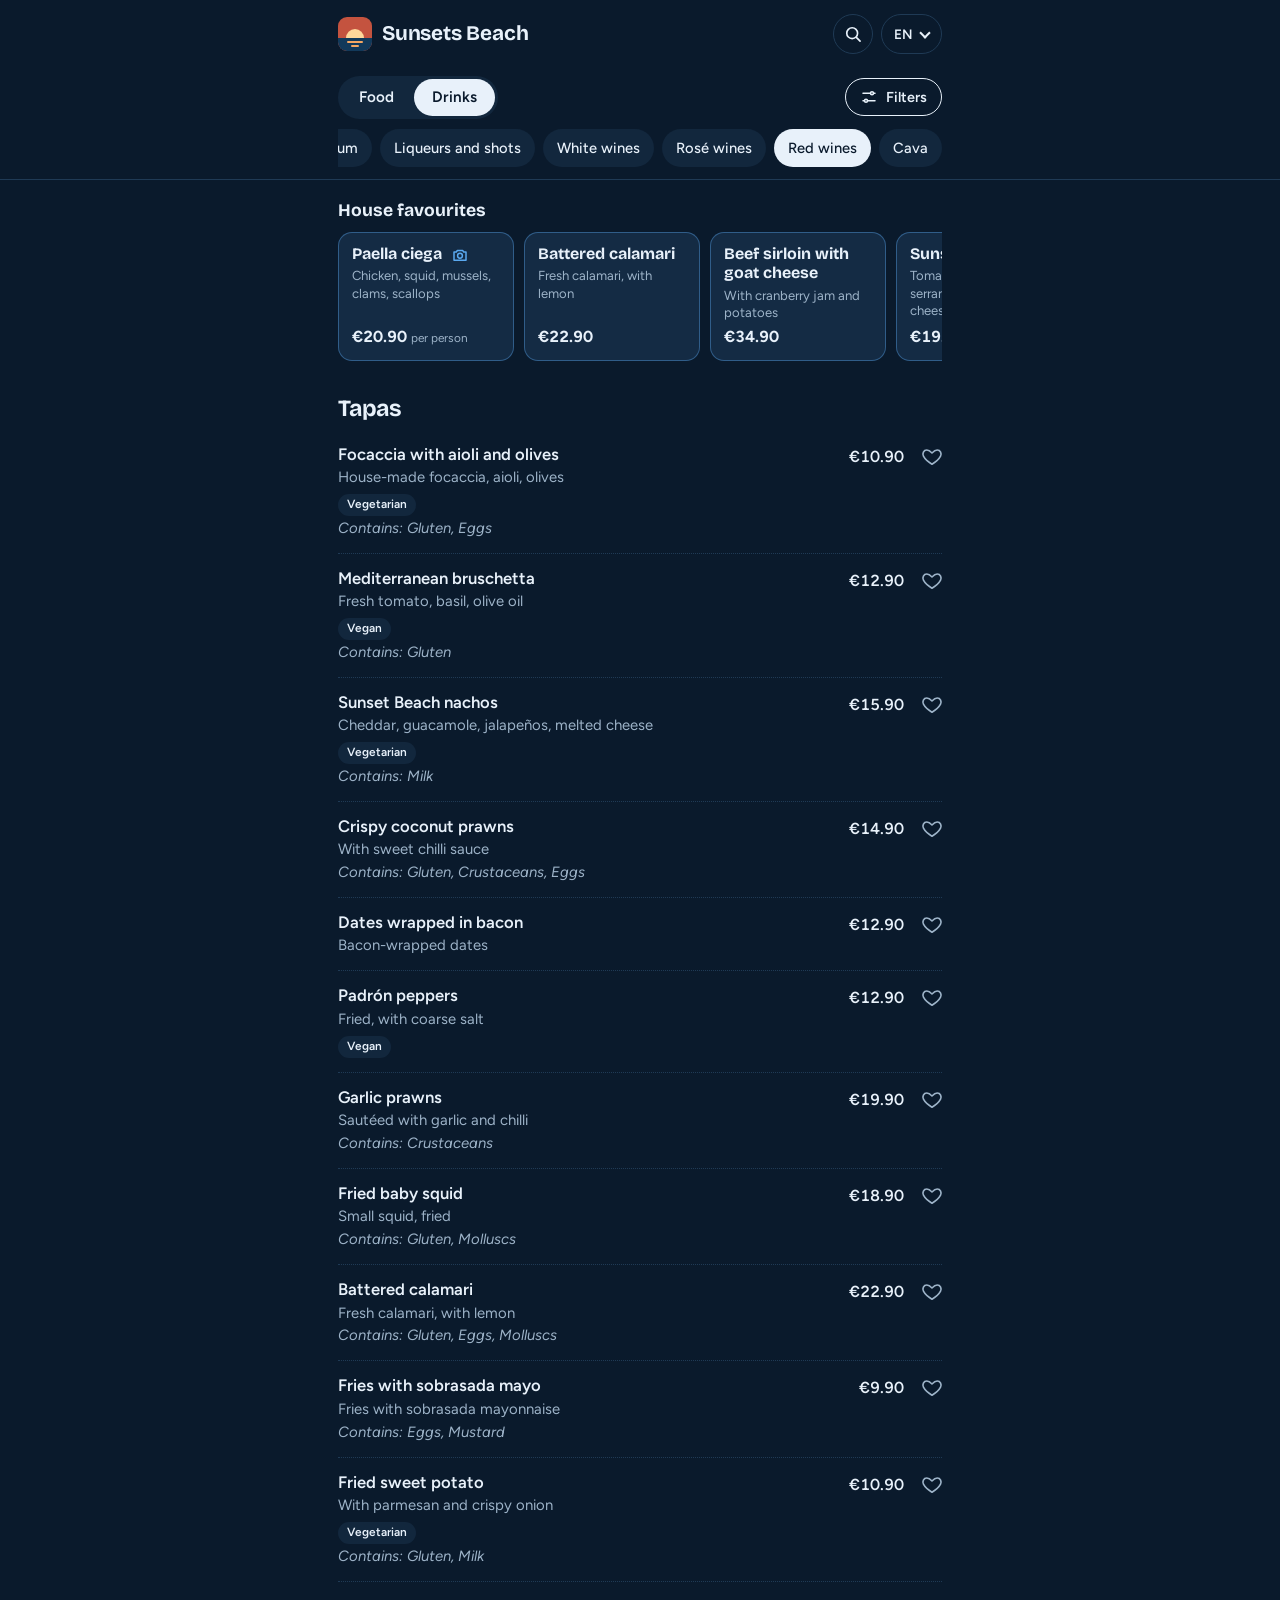
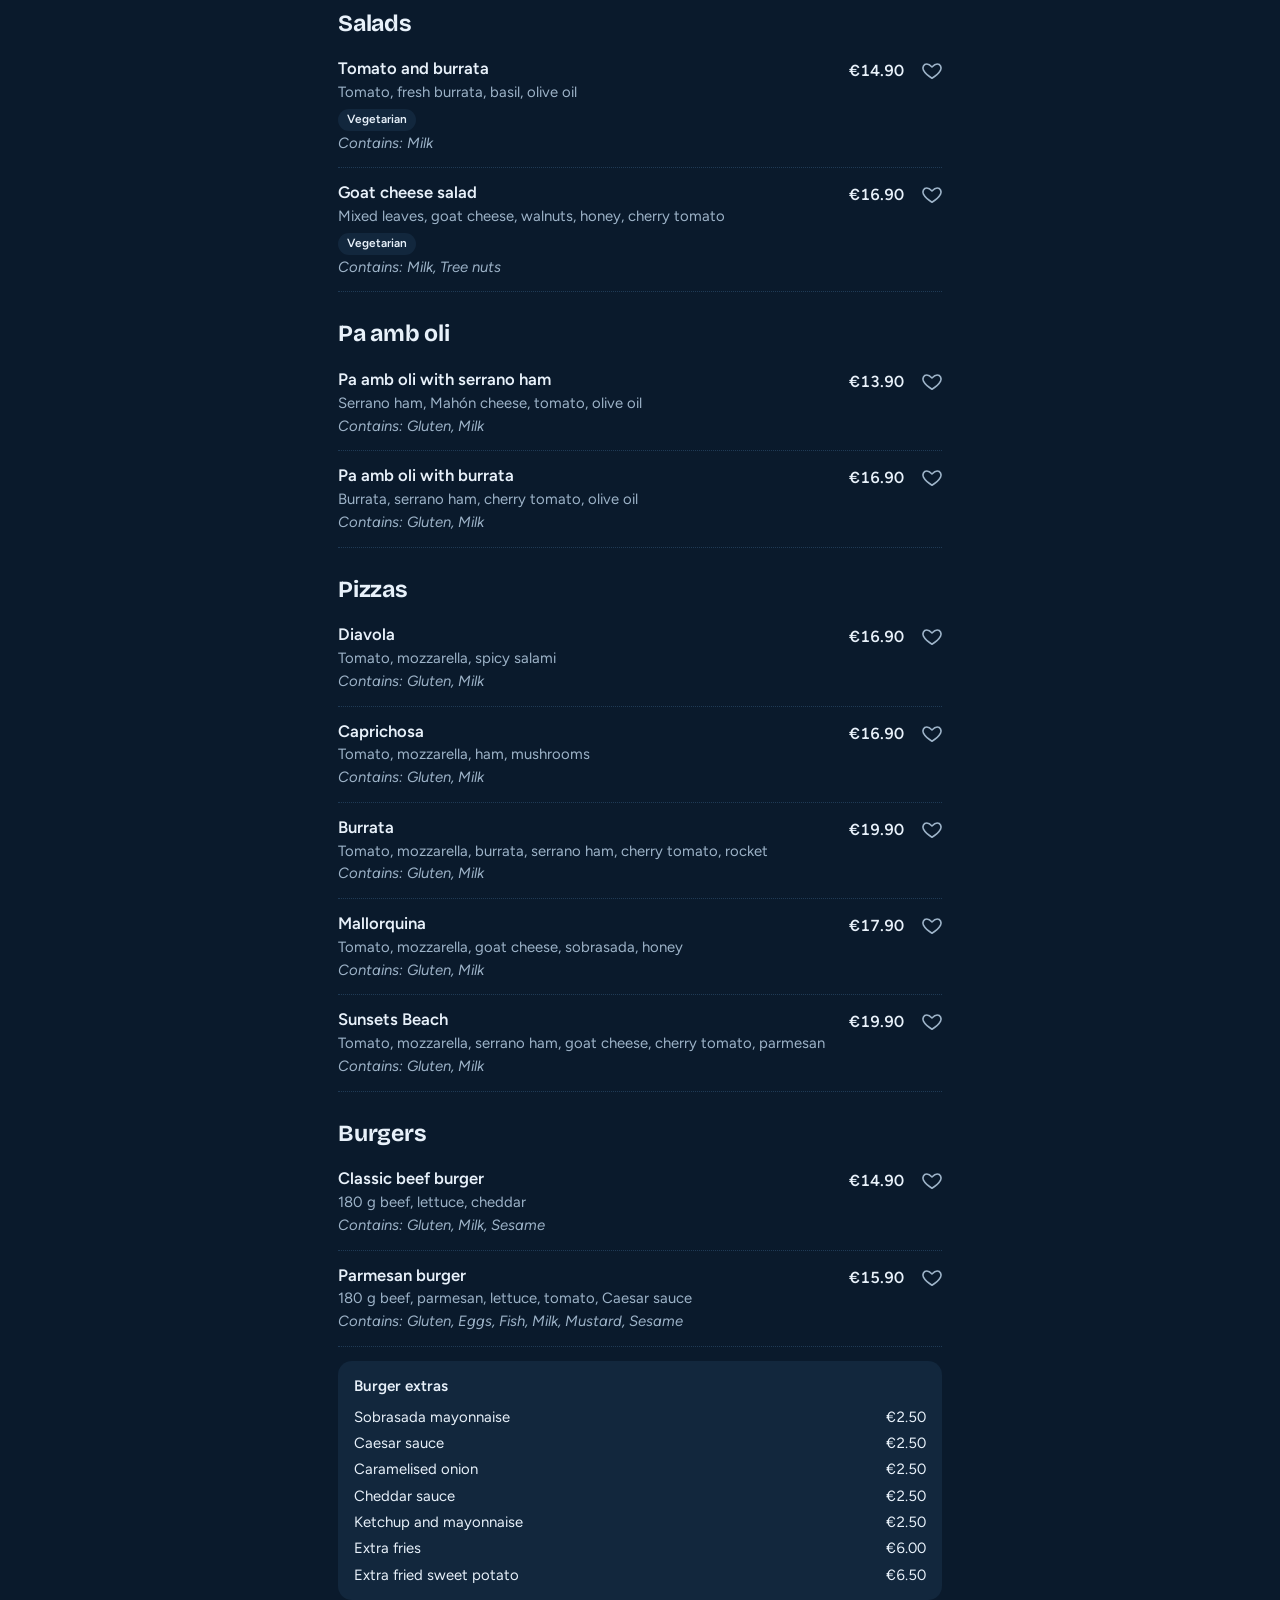
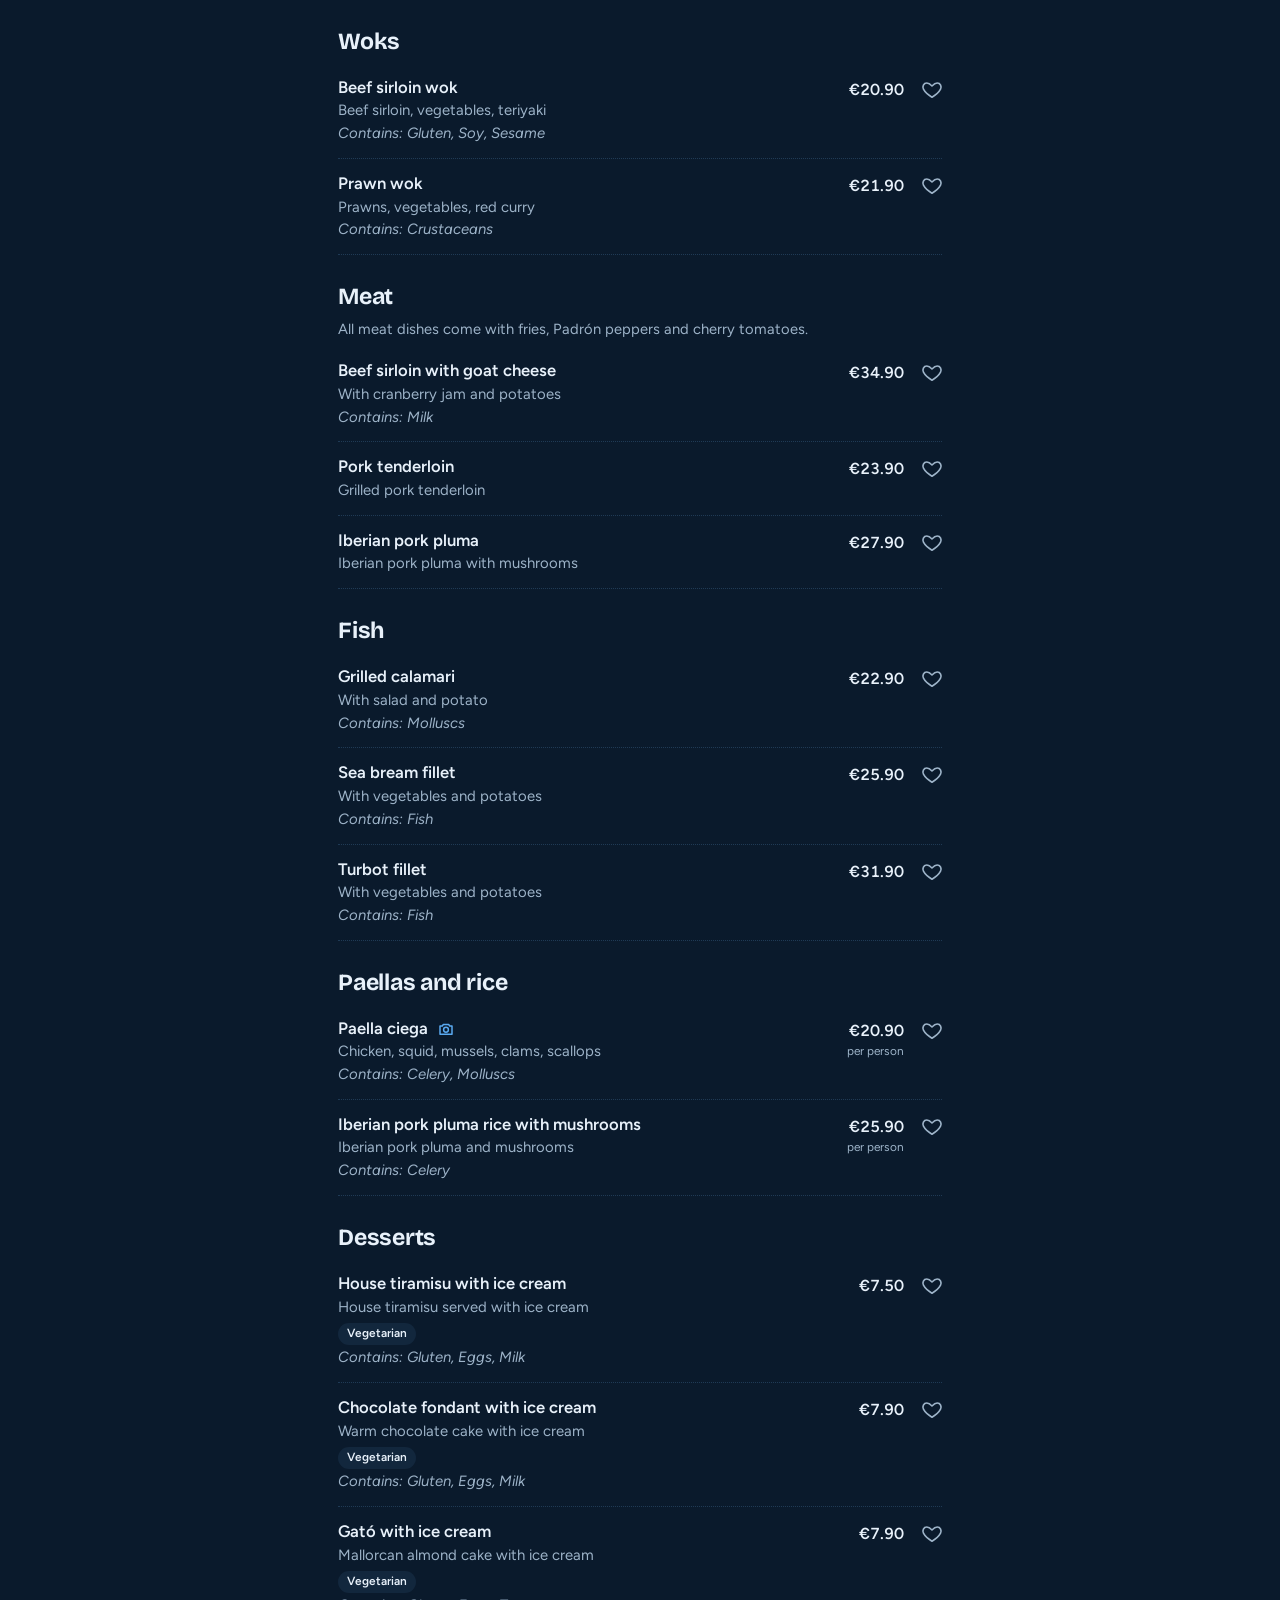
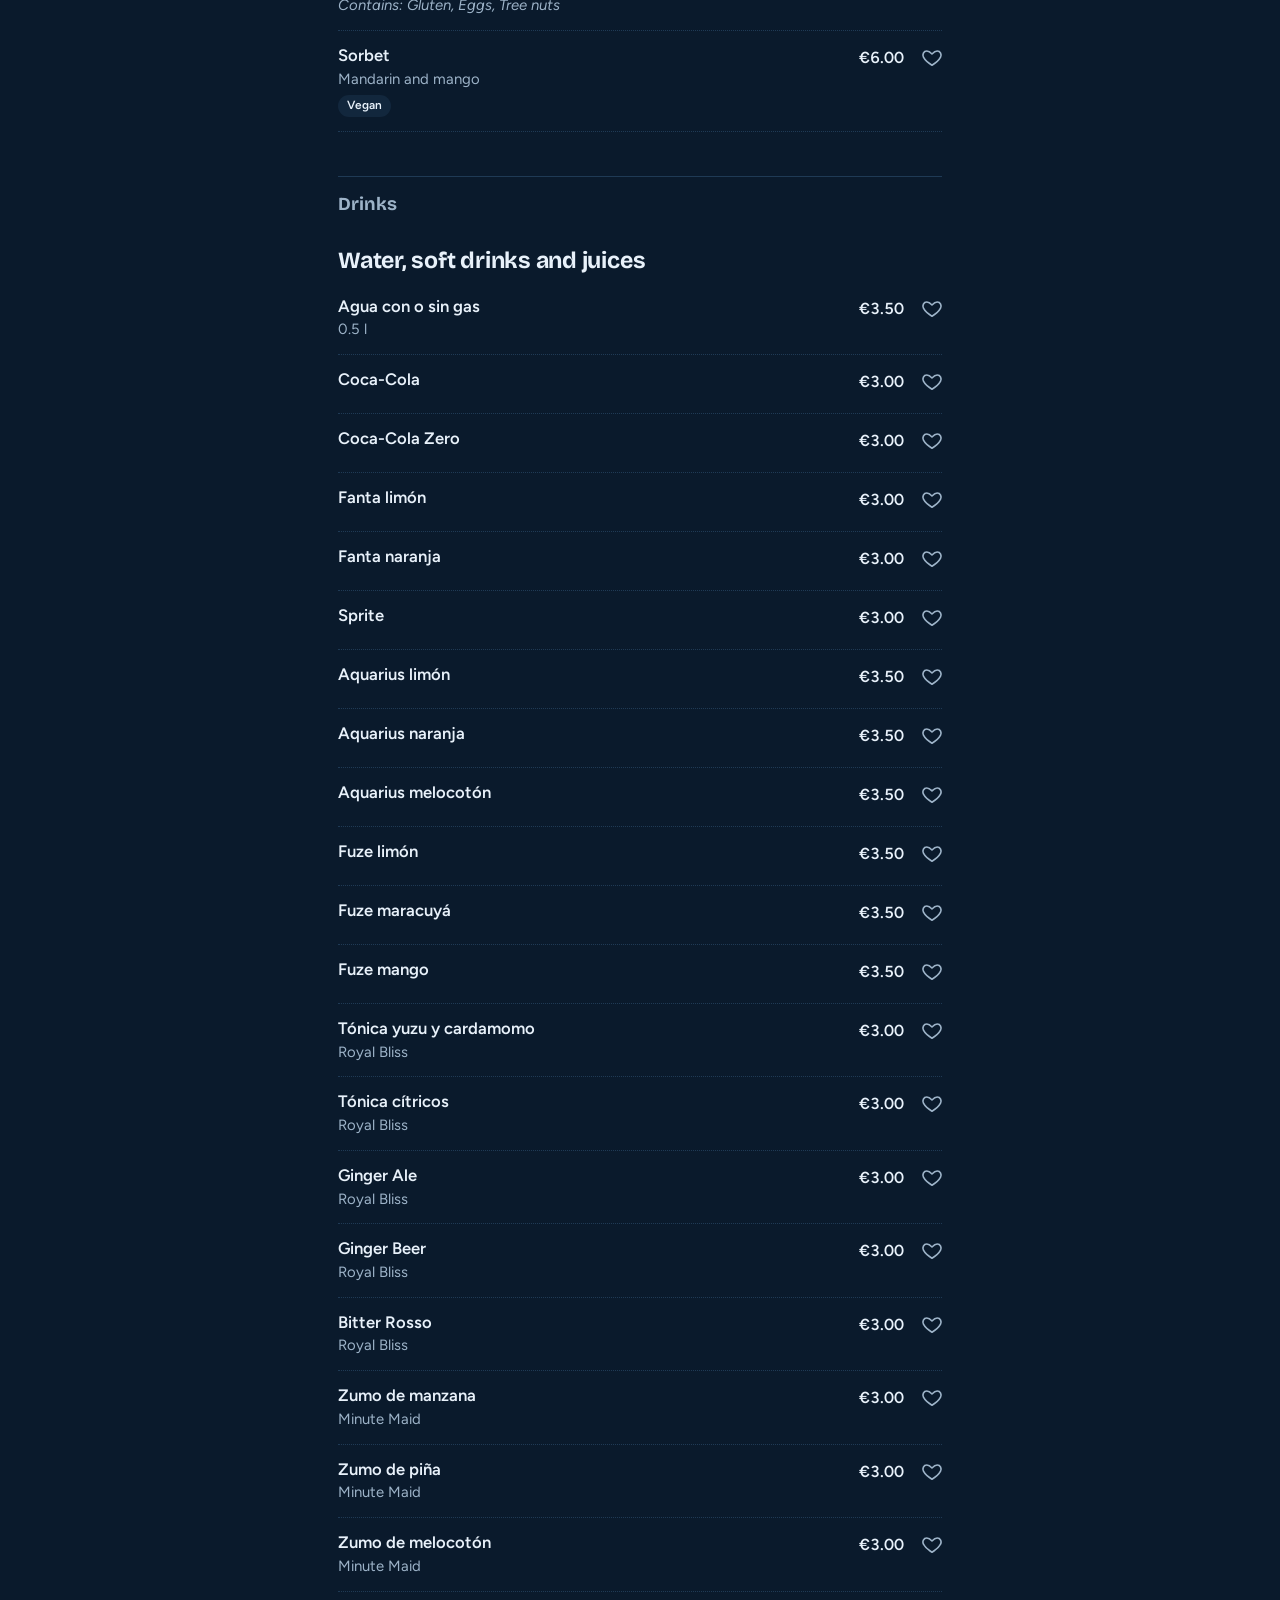
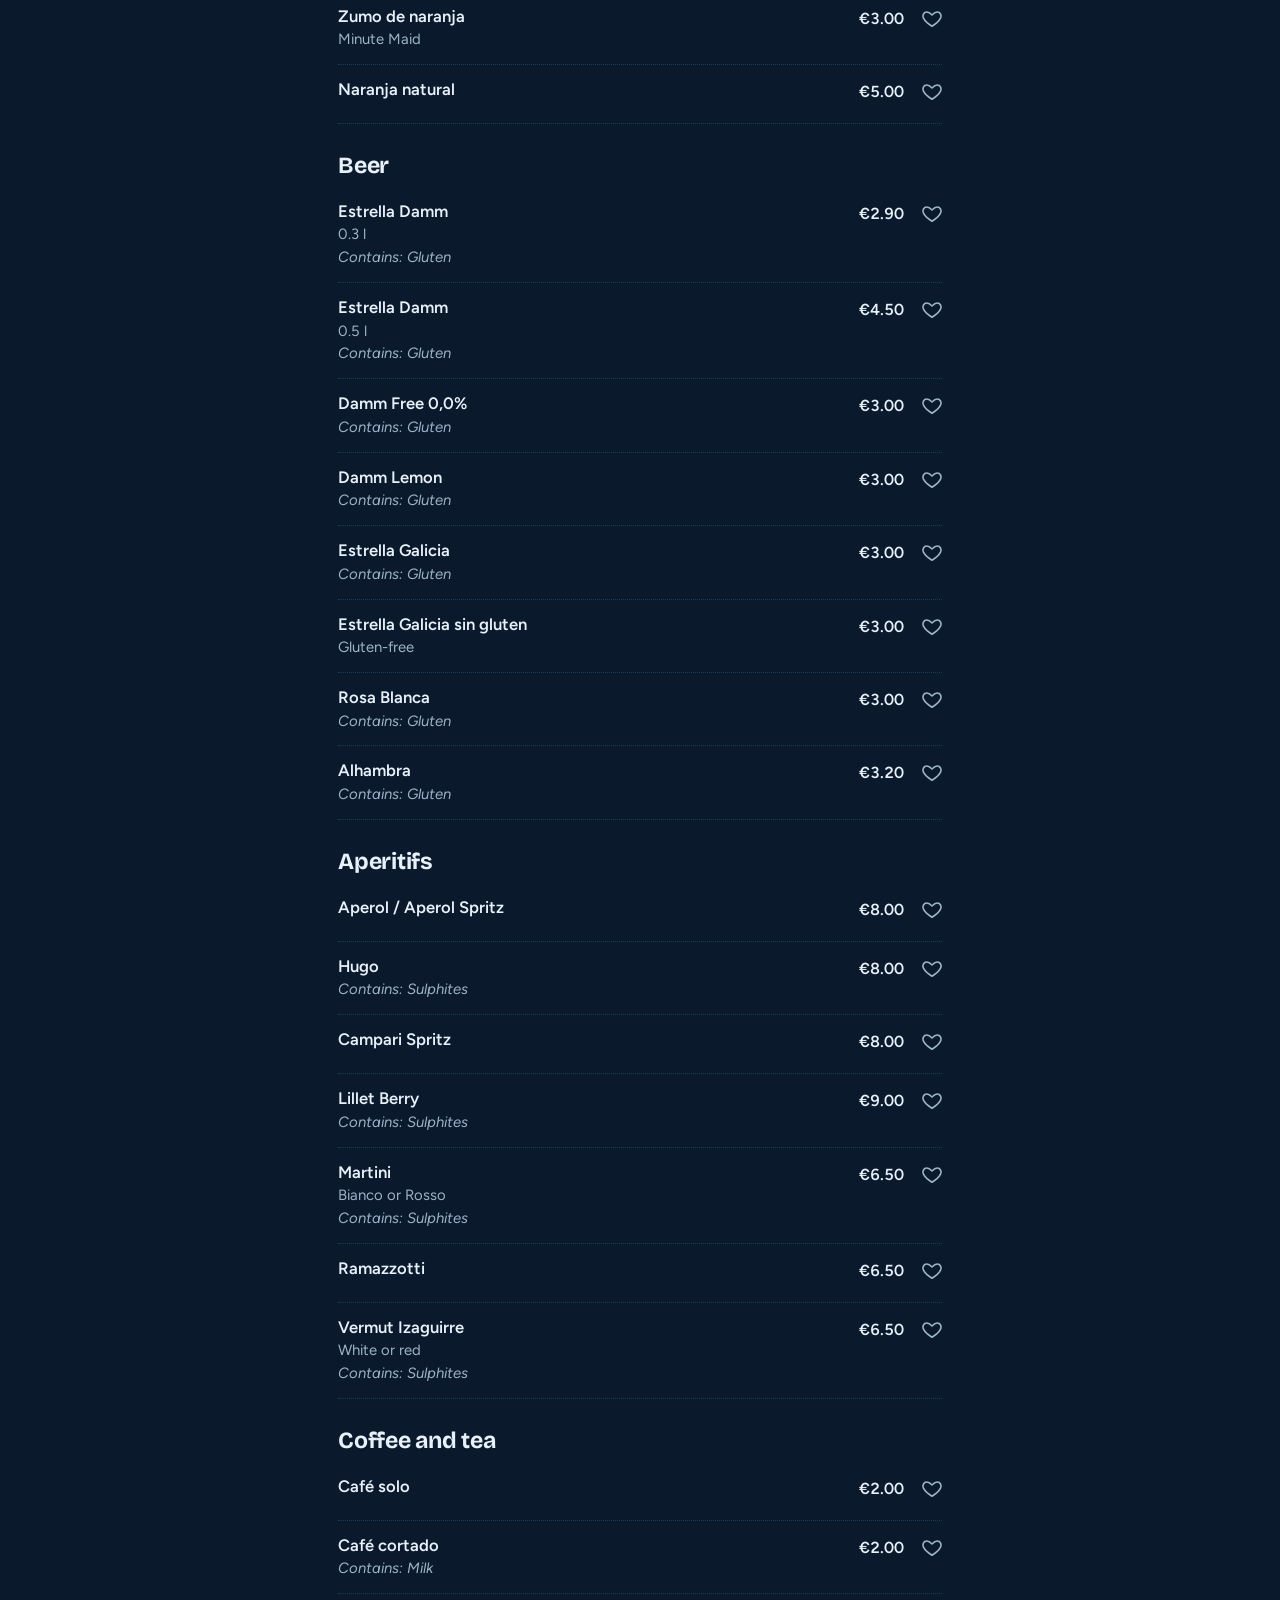
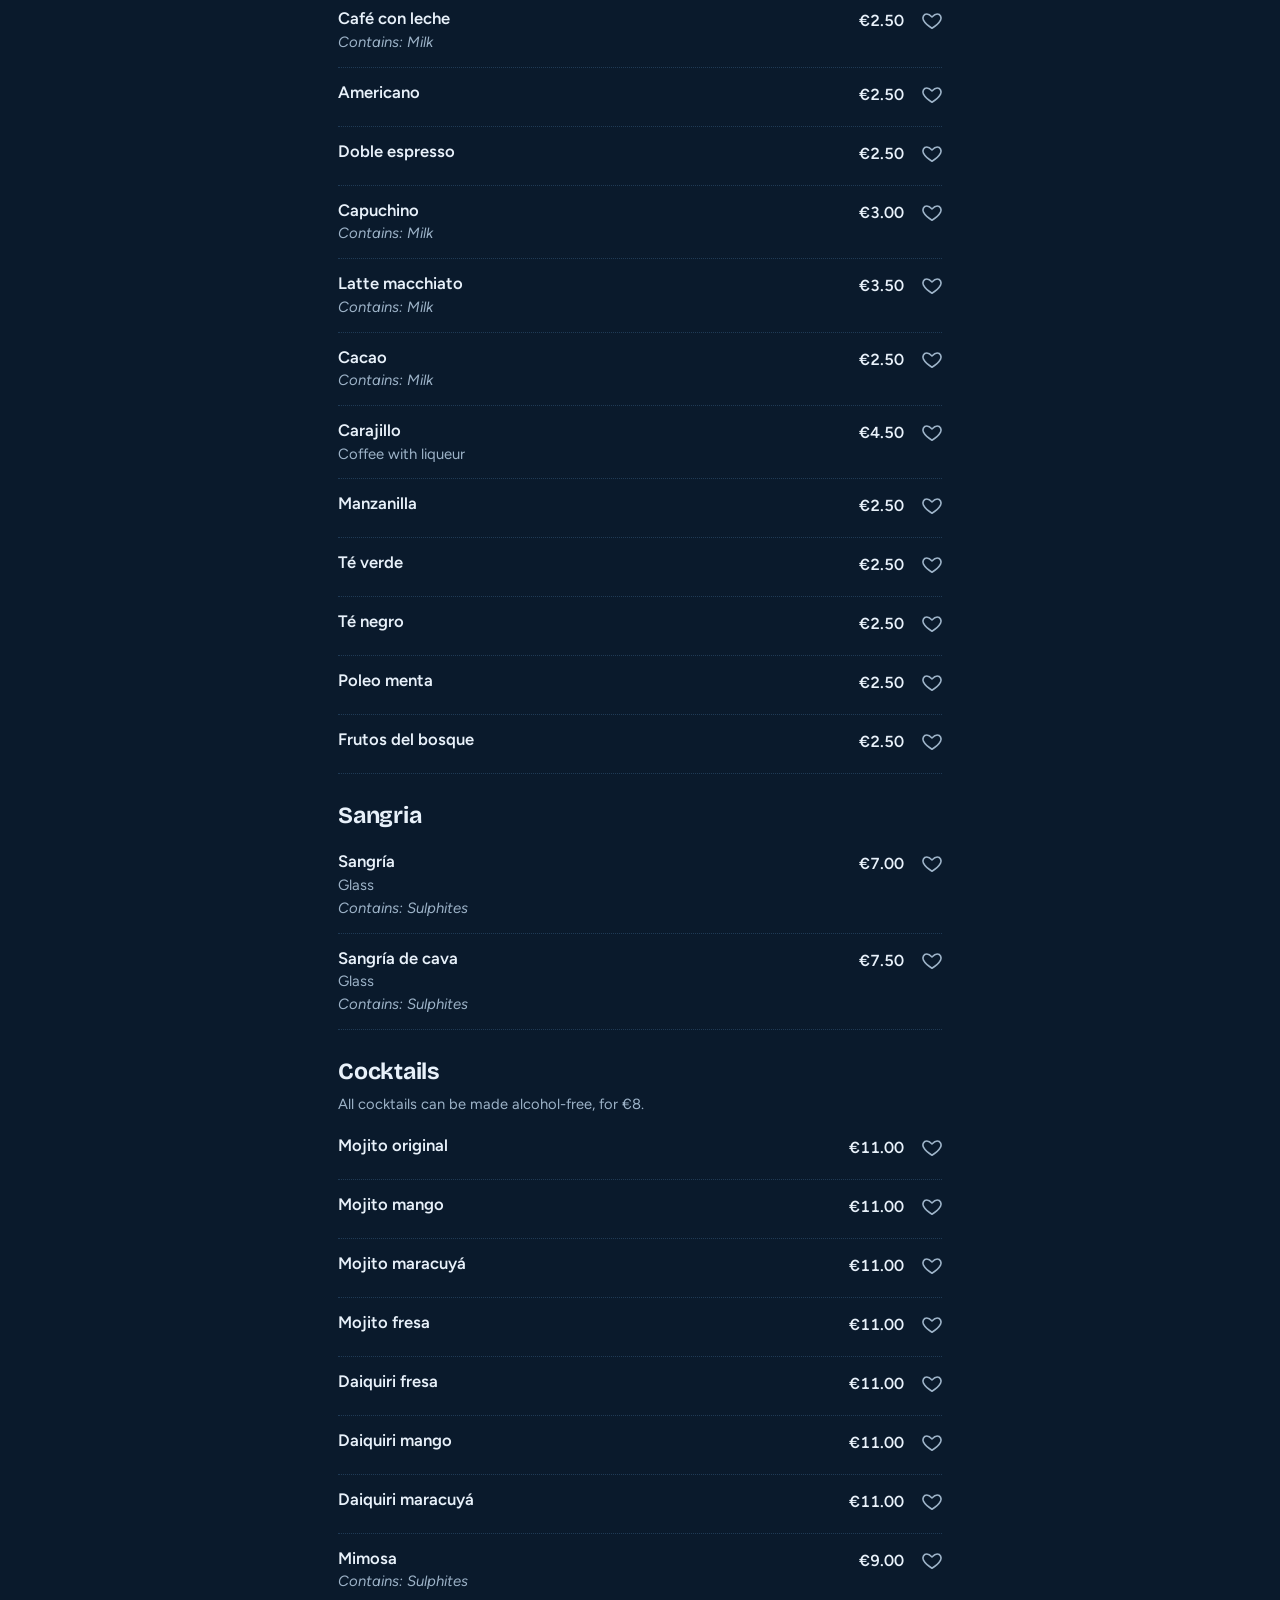
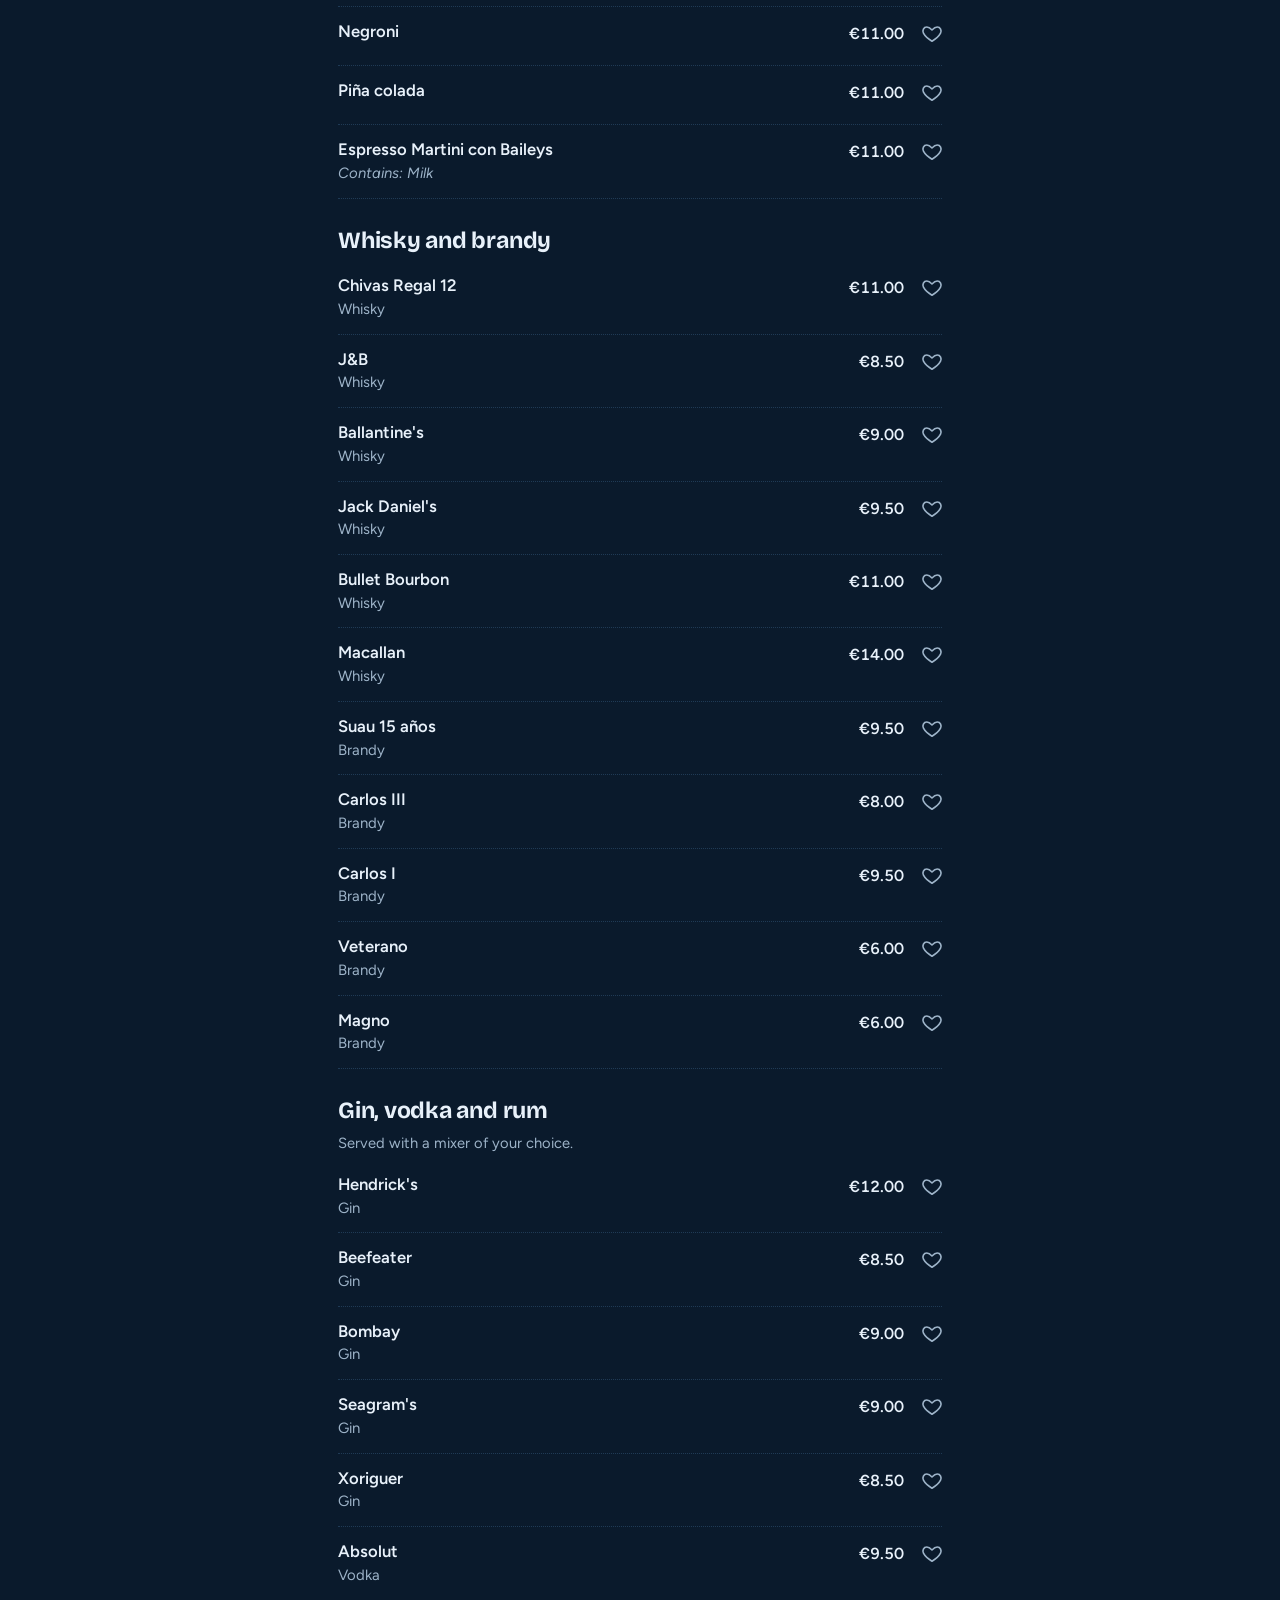
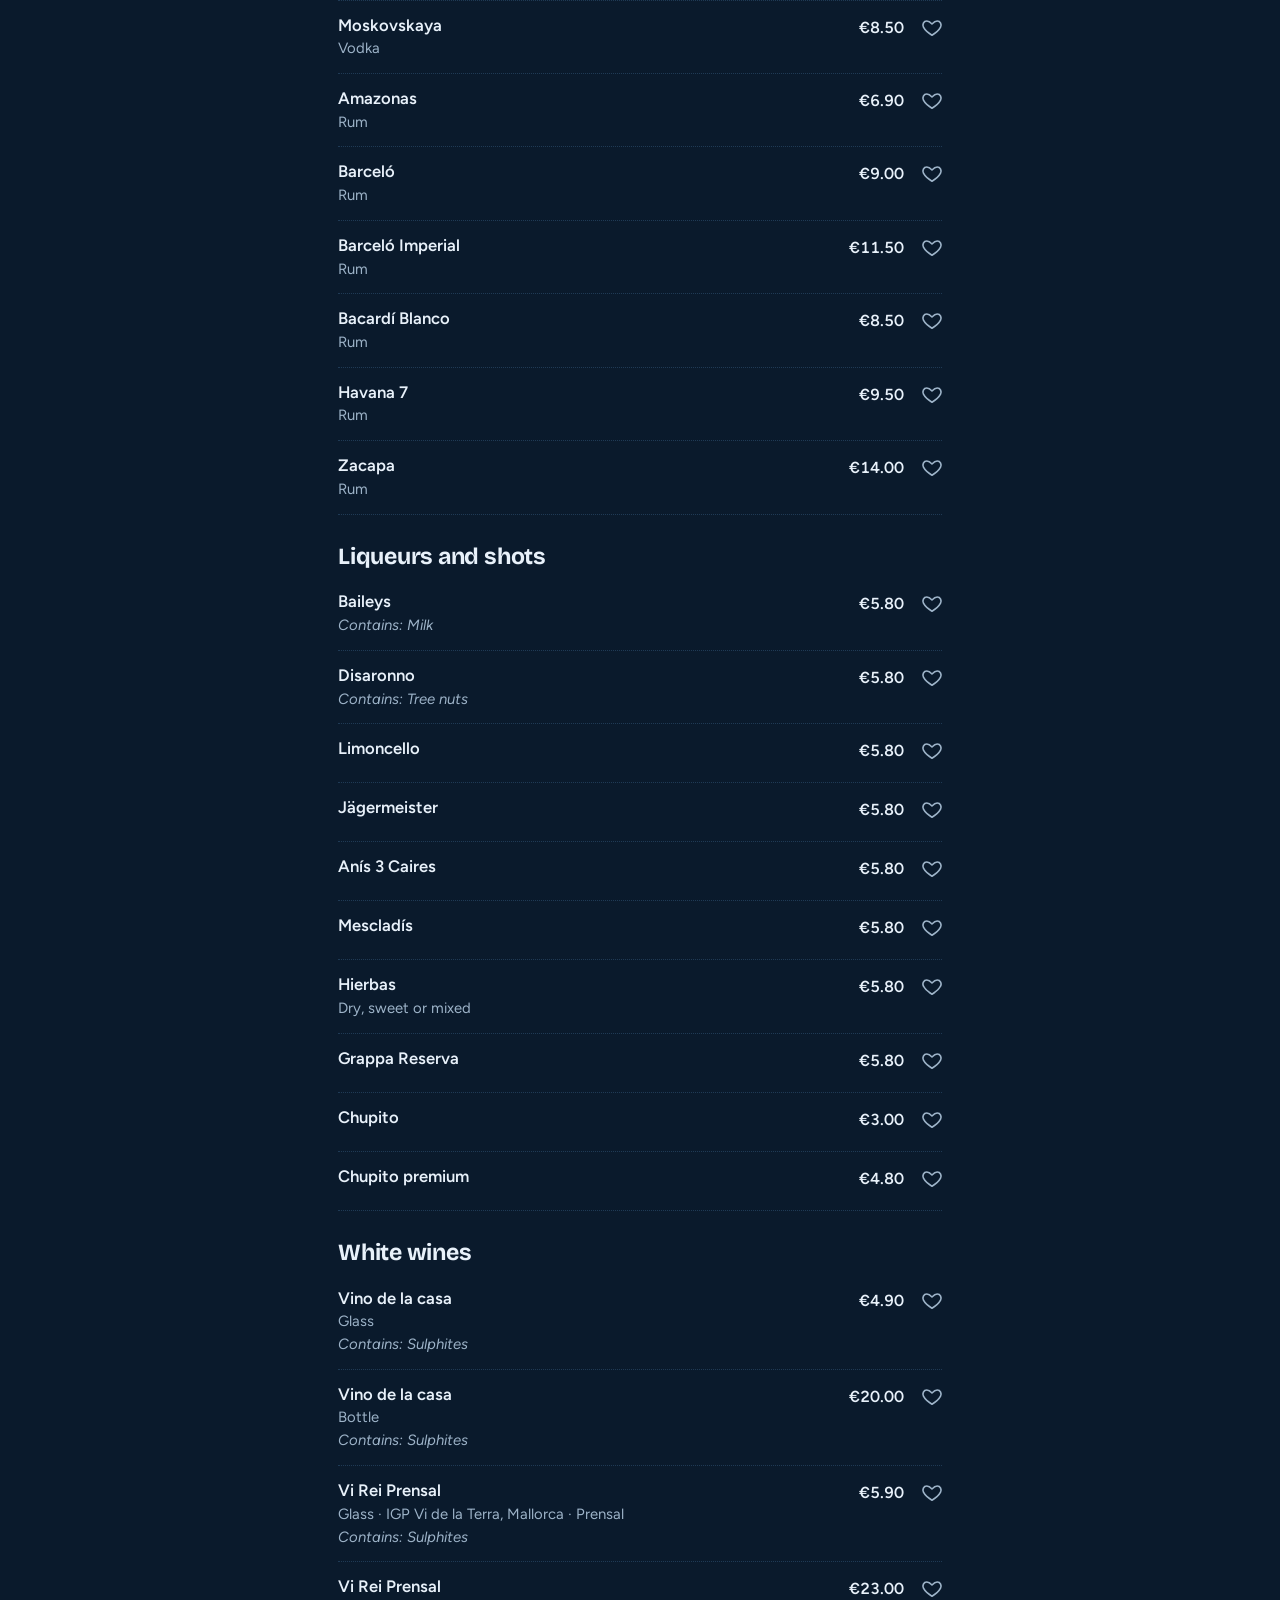
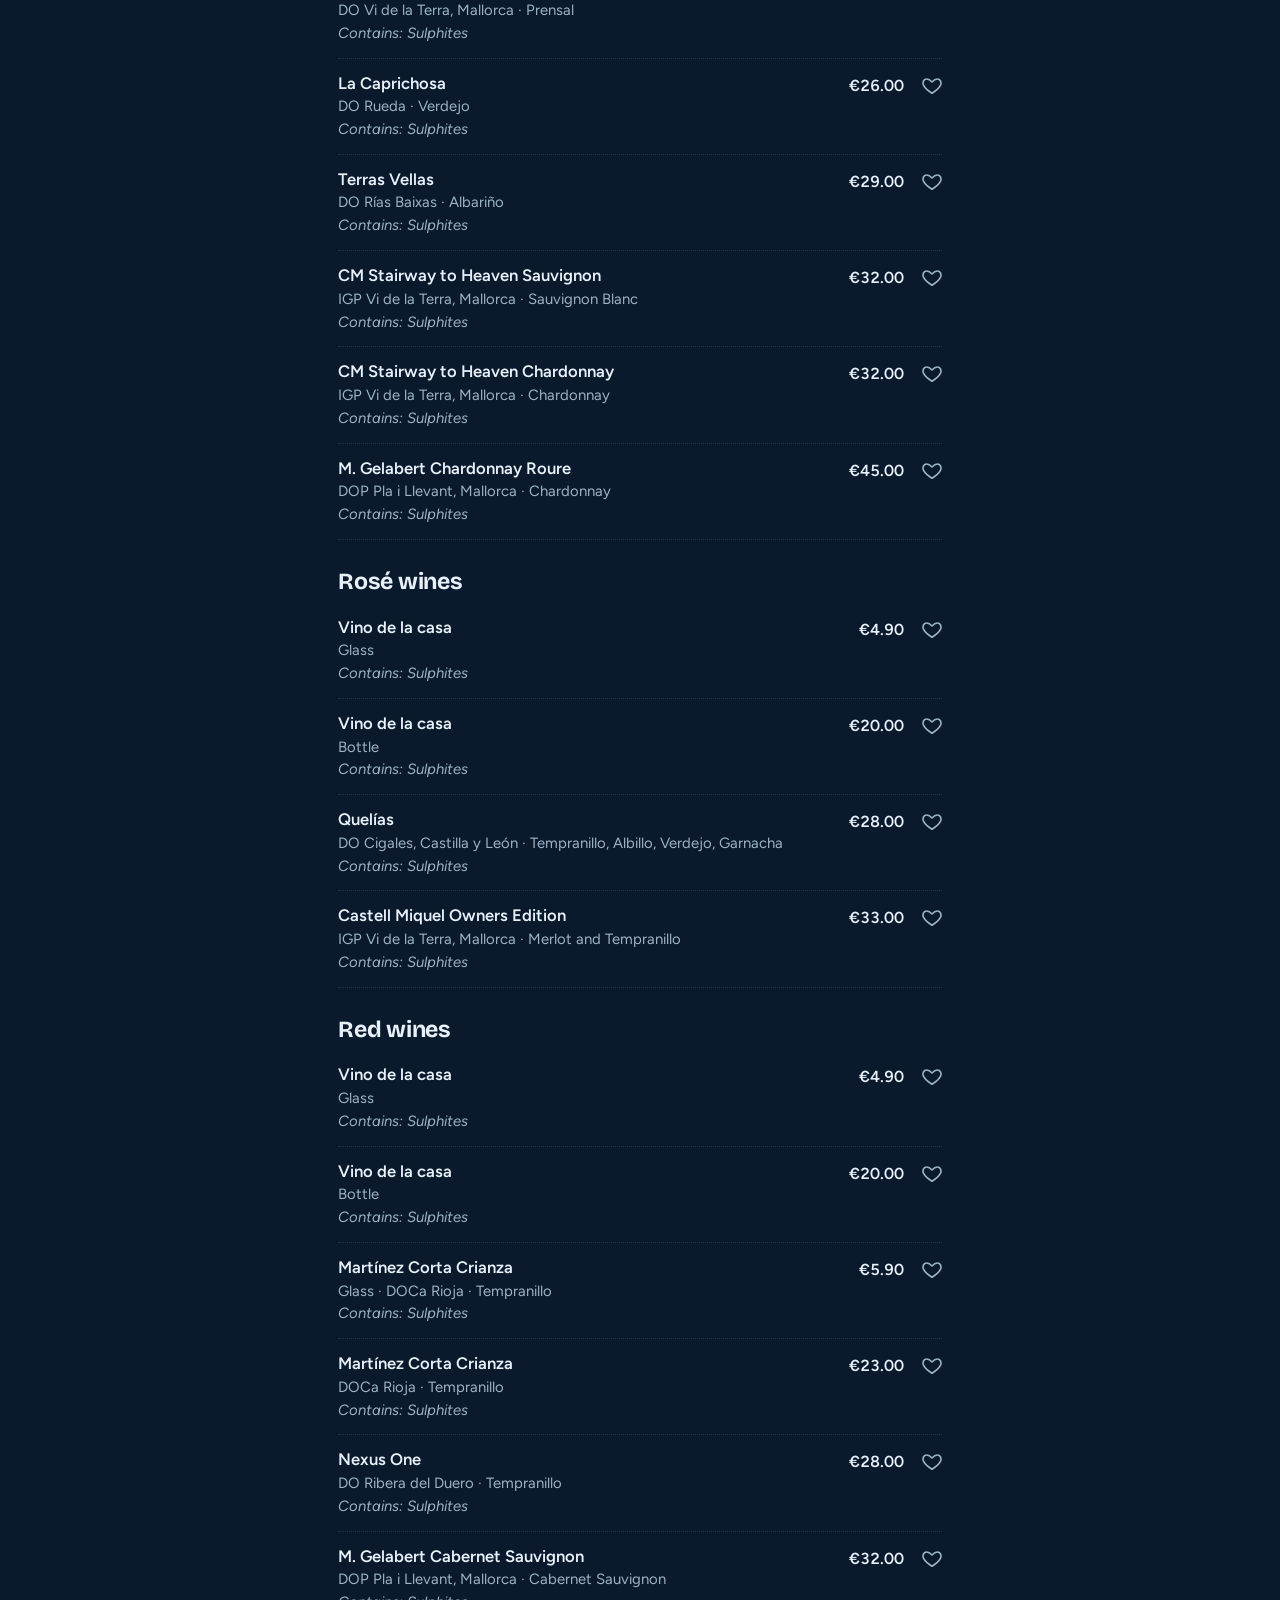
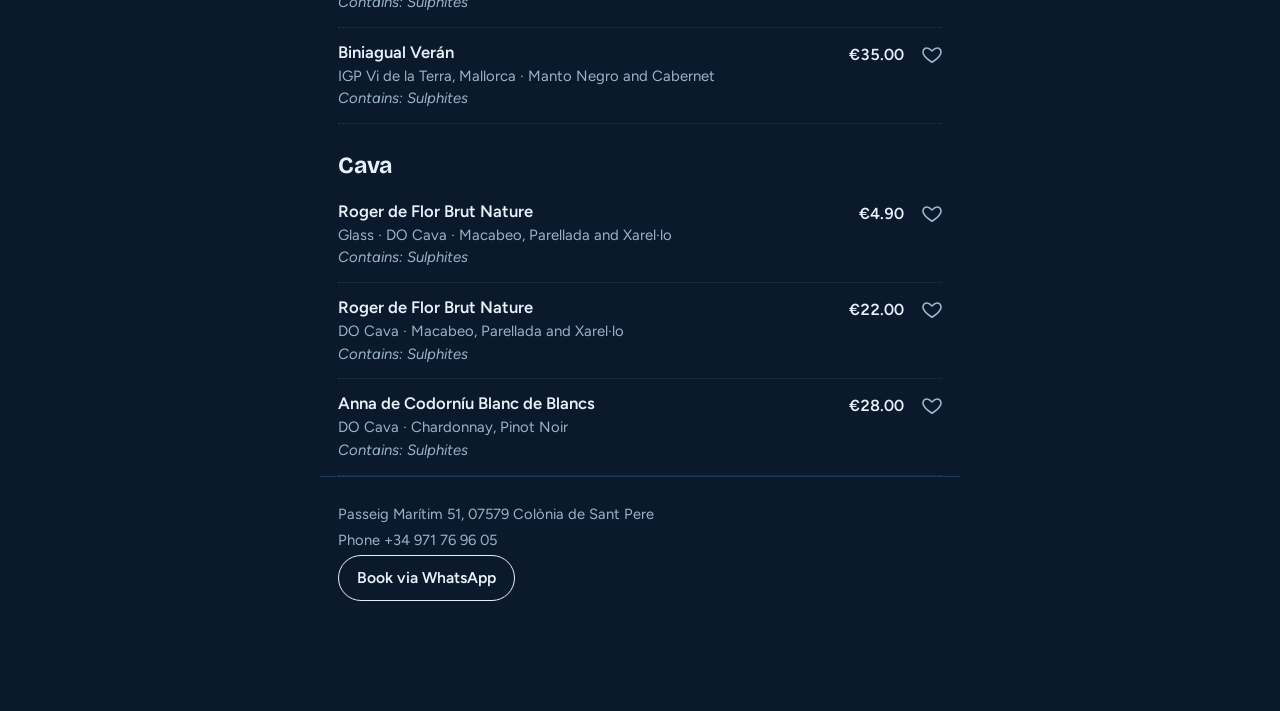
==== carta.html @ a3f98890 "Icono de camara en lugar de la etiqueta y ficha desde favoritos El plato con ficha lleva un icono de" ====
<!doctype html>
<html lang="es">
<head>
<meta charset="utf-8">
<meta name="viewport" content="width=device-width, initial-scale=1, viewport-fit=cover">
<title>Sunsets Beach · Carta</title>
<link rel="preconnect" href="https://fonts.googleapis.com">
<link rel="preconnect" href="https://fonts.gstatic.com" crossorigin>
<link rel="stylesheet" href="https://fonts.googleapis.com/css2?family=Bricolage+Grotesque:opsz,wght@12..96,500;12..96,700&family=Figtree:wght@400;500;600&display=swap">
<script>try{if(localStorage.getItem("sb-theme")==="light")document.documentElement.setAttribute("data-theme","light")}catch(e){}</script>
<link rel="stylesheet" href="style.css?v=20261004c">
</head>
<body>
<div class="wrap slim">
  <a href="index.html" id="homeLink"><svg viewBox="0 0 34 34" aria-hidden="true"><defs><clipPath id="lg"><rect width="34" height="34" rx="9"/></clipPath></defs><g clip-path="url(#lg)"><rect width="34" height="34" fill="var(--sky-b)"/><circle cx="17" cy="21" r="9" fill="var(--sun)"/><rect y="21" width="34" height="13" fill="var(--sea-a)"/><rect x="9" y="24" width="16" height="2" rx="1" fill="var(--glint)"/><rect x="13" y="28" width="8" height="2" rx="1" fill="var(--glint)"/></g></svg><span>Sunsets Beach</span></a>
  <div class="head-tools">
    <button type="button" class="icon-btn" id="searchBtn" aria-expanded="false" aria-controls="searchRow"><svg viewBox="0 0 24 24" aria-hidden="true"><circle cx="11" cy="11" r="6.5"/><path d="M16 16l4.5 4.5"/></svg></button>
    <details class="langmenu" id="langMenu"><summary id="langCur"></summary><div class="lang" id="lang"></div></details>
  </div>
</div>
<div class="wrap search" id="searchRow" hidden><input type="search" id="q" autocomplete="off" aria-label="Buscar"><p class="search-info" id="qInfo" aria-live="polite"></p></div>

<div class="bar">
  <div class="wrap bar-inner">
    <div class="bar-top">
      <div class="seg" id="seg"></div>
      <button type="button" class="btn small" id="filtersBtn" aria-expanded="false" aria-controls="sheet"></button>
    </div>
    <nav class="chips" id="chips" aria-label="Categorías"></nav>
  </div>
</div>

<main>
  <div class="wrap" id="alControls"></div>
  <div class="wrap stars-wrap" id="starsWrap"></div>
  <div class="wrap" id="menu"></div>
  <footer class="wrap">
    <p id="addr"></p>
    <p id="phone"></p>
    <p><a class="btn" id="reserve" href="#" target="_blank" rel="noopener"></a></p>
  </footer>
</main>

<div class="tray-back" id="trayBack" hidden></div>
<div class="tray" id="tray" data-state="closed" hidden>
  <div class="tray-inner">
    <button class="tray-head" id="trayHead" aria-expanded="false" aria-controls="trayBody">
      <span class="grab" aria-hidden="true"></span>
      <span class="th-left"><span id="trayCount"></span><small id="trayHint"></small></span>
      <span class="th-right"><span class="tray-total" id="trayTotal"></span><span class="chev" aria-hidden="true"><svg viewBox="0 0 24 24"><path d="M6 15l6-6 6 6"/></svg></span></span>
    </button>
    <div class="tray-body" id="trayBody" inert><div class="tray-body-in">
      <ul class="tray-list" id="trayList"></ul>
      <p class="tray-note" id="trayNote"></p>
      <div class="tray-actions">
        <button class="btn primary small" id="waiterBtn" type="button"></button>
        <button class="link-btn" id="trayClear" type="button"></button>
      </div>
    </div></div>
  </div>
</div>

<div id="sheetWrap"></div>
<div id="fichaWrap"></div>

<div class="waiter" id="waiter" role="dialog" aria-modal="true" hidden>
  <div class="waiter-inner" id="waiterBody"></div>
</div>
<script src="data.js?v=20261004c"></script>
<script src="carta.js?v=20261004c"></script>
</body>
</html>
---- style.css ----
/* Palette: blues taken from the restaurant's existing look. Warm tones stay only in the sunset artwork and as a warning colour. */
/* Oscuro por defecto; el claro se activa con data-theme="light" (ajuste en Filtros). */
:root {
  --bg: #0A1A2C;
  --ink: #E8F1FA;
  --muted: #9DB3C8;
  --line: #1F3A55;
  --accent: #5AA9F0;
  --on-accent: #04121F;
  --chip: #12273D;
  --raised: #1D4068;
  --raised-line: #5AA9F0;
  --warn: #FF8266;
  --ok: #4FD08E;
  --sky-a: #5B3F6B;
  --sky-b: #C4533F;
  --sky-c: #F08A4B;
  --sun: #FFD79A;
  --sea-a: #12395A;
  --sea-b: #0A2438;
  --glint: #F5A762;
  --font-display: "Bricolage Grotesque", "Trebuchet MS", system-ui, sans-serif;
  --font-body: "Figtree", system-ui, -apple-system, "Segoe UI", sans-serif;
  color-scheme: dark;
}
:root[data-theme="light"] {
  --bg: #F4F8FC;
  --ink: #0E2A47;
  --muted: #4A647D;
  --line: #D3E0EC;
  --accent: #1565C0;
  --on-accent: #FFFFFF;
  --chip: #E3EDF7;
  --raised: #FFFFFF;
  --raised-line: #1565C0;
  --warn: #C8391F;
  --ok: #1B8553;
  --sky-a: #FFD98F;
  --sky-b: #F7945F;
  --sky-c: #D2432A;
  --sun: #FFF0C2;
  --sea-a: #1B5E8F;
  --sea-b: #0F3F66;
  --glint: #FFD98F;
  color-scheme: light;
}

* { box-sizing: border-box; }
body {
  background: var(--bg);
  color: var(--ink);
  font-family: var(--font-body);
  font-size: 16px;
  line-height: 1.5;
  margin: 0;
  padding-bottom: 96px;
}
@media (prefers-reduced-motion: no-preference) { html { scroll-behavior: smooth; } }
button { font: inherit; color: inherit; }
:focus-visible { outline: 3px solid var(--accent); outline-offset: 2px; border-radius: 6px; }

.hero-art { display: block; width: 100%; height: 200px; }
.hero-art .sky-a { stop-color: var(--sky-a); }
.hero-art .sky-b { stop-color: var(--sky-b); }
.hero-art .sky-c { stop-color: var(--sky-c); }
.hero-art .sun { fill: var(--sun); }
.hero-art .sea-a { fill: var(--sea-a); }
.hero-art .sea-b { fill: var(--sea-b); }
.hero-art .glint { fill: var(--glint); }

.wrap { max-width: 640px; margin: 0 auto; padding-inline: 18px; }

.intro { padding-block: 22px 8px; }
.intro h1 {
  font-family: var(--font-display);
  font-weight: 700;
  font-size: clamp(2.4rem, 11vw, 3.6rem);
  line-height: 1;
  letter-spacing: -0.02em;
  margin: 0 0 6px;
  text-wrap: balance;
}
.intro .tagline { margin: 0; color: var(--muted); font-size: 1.05rem; }
.facts { display: flex; flex-wrap: wrap; gap: 6px 18px; margin: 16px 0 0; padding: 0; list-style: none; font-size: 0.95rem; }
.facts li { min-width: 0; }
.facts b { font-weight: 600; }

.actions { display: flex; flex-wrap: wrap; gap: 10px; margin-top: 18px; }
.btn {
  display: inline-flex; align-items: center; gap: 8px;
  min-height: 46px; padding: 0 18px;
  border-radius: 999px; border: 1.5px solid var(--ink);
  background: transparent; color: var(--ink);
  font-weight: 600; font-size: 0.98rem; text-decoration: none; cursor: pointer;
}
.btn.primary { background: var(--accent); border-color: var(--accent); color: var(--on-accent); }
.contact { margin: 12px 0 0; font-size: 0.9rem; color: var(--muted); }

.bar {
  position: sticky; top: env(safe-area-inset-top, 0px); z-index: 5;
  background: var(--bg); border-bottom: 1px solid var(--line);
  margin-top: 8px;
}
.bar-inner { display: flex; flex-direction: column; gap: 8px; padding-block: 10px; }
.bar-top { display: flex; align-items: center; justify-content: space-between; gap: 12px; }
.seg { display: flex; padding: 3px; gap: 2px; background: var(--chip); border-radius: 999px; }
.seg button { border: 0; background: transparent; border-radius: 999px; padding: 7px 18px; font-weight: 600; font-size: 0.95rem; cursor: pointer; color: var(--ink); }
.seg button[aria-pressed="true"] { background: var(--ink); color: var(--bg); }
.chips { display: flex; gap: 8px; overflow-x: auto; min-width: 0; scrollbar-width: none; padding-block: 2px; }
.chips::-webkit-scrollbar { display: none; }
.chip {
  flex: none; border: 0; background: var(--chip); color: var(--ink);
  border-radius: 999px; padding: 8px 14px; font-weight: 500; font-size: 0.92rem; cursor: pointer; white-space: nowrap;
}
.chip[aria-current="true"] { background: var(--ink); color: var(--bg); }
.lang { display: flex; gap: 2px; flex: none; font-size: 0.82rem; font-weight: 600; }
.lang button { border: 0; background: transparent; padding: 6px 5px; cursor: pointer; color: var(--muted); border-radius: 6px; }
.lang button[aria-pressed="true"] { color: var(--ink); text-decoration: underline; text-decoration-thickness: 2px; text-underline-offset: 5px; }
.lang button[disabled] { opacity: 0.45; cursor: not-allowed; }

.section { padding-top: 24px; scroll-margin-top: 118px; }
.section h2 {
  font-family: var(--font-display); font-weight: 700; font-size: 1.45rem; letter-spacing: -0.01em;
  margin: 0 0 4px;
}
.note { margin: 0 0 6px; color: var(--muted); font-size: 0.92rem; }
.dishes { list-style: none; margin: 0; padding: 0; }
.dish {
  display: grid; grid-template-columns: minmax(0, 1fr) auto auto; align-items: start; column-gap: 10px;
  padding: 14px 0; border-bottom: 1px dotted var(--line);
}
.dish h3 { margin: 0; font-size: 1.04rem; font-weight: 600; line-height: 1.3; }
.dish p { margin: 2px 0 0; color: var(--muted); font-size: 0.93rem; line-height: 1.4; }
.price { font-weight: 600; font-variant-numeric: tabular-nums; white-space: nowrap; padding-top: 1px; text-align: right; }
.price small { display: block; font-weight: 400; color: var(--muted); font-size: 0.74rem; }
.fav { border: 0; background: transparent; width: 36px; height: 36px; margin: -6px -8px 0 0; display: grid; place-items: center; cursor: pointer; border-radius: 50%; }
.fav svg { width: 22px; height: 22px; fill: none; stroke: var(--muted); stroke-width: 1.8; }
.fav[aria-pressed="true"] svg { fill: var(--warn); stroke: var(--warn); }
.extras { margin-top: 14px; padding: 14px 16px; background: var(--chip); border-radius: 14px; }
.extras h3 { margin: 0 0 8px; font-size: 0.95rem; font-weight: 600; }
.extras ul { list-style: none; margin: 0; padding: 0; display: grid; gap: 4px; }
.extras li { display: flex; justify-content: space-between; gap: 12px; font-size: 0.93rem; font-variant-numeric: tabular-nums; }
.demo-note { margin: 12px 0 0; font-size: 0.8rem; line-height: 1.35; color: var(--muted); }
.demo-note b { font-weight: 600; color: var(--ink); }
.group-title { font-family: var(--font-display); font-weight: 700; font-size: 1.15rem; color: var(--muted); margin: 44px 0 0; padding-top: 14px; border-top: 1px solid var(--line); scroll-margin-top: 118px; }
#menu > .group-title:first-child { position: absolute; width: 1px; height: 1px; margin: 0; padding: 0; border: 0; overflow: hidden; clip-path: inset(50%); white-space: nowrap; }

footer { margin-top: 40px; padding-block: 26px 10px; border-top: 1px solid var(--line); color: var(--muted); font-size: 0.92rem; }
footer p { margin: 0 0 4px; }

.tray {
  position: fixed; left: 0; right: 0; bottom: 0; z-index: 8;
  padding: 0 20px calc(18px + env(safe-area-inset-bottom, 0px));
  background: var(--raised); border-top: 2px solid var(--raised-line);
  border-radius: 18px 18px 0 0; box-shadow: 0 -12px 32px rgba(0, 0, 0, 0.45);
}
.tray[hidden] { display: none; }
.tray-inner { max-width: 640px; margin: 0 auto; }
.tray-total { font-variant-numeric: tabular-nums; font-weight: 700; }
.tray-list { list-style: none; margin: 4px 0 8px; padding: 0; max-height: 34vh; overflow-y: auto; transition: max-height 0.28s ease; }
.tray-list li { display: flex; justify-content: space-between; gap: 14px; padding: 14px 0; border-bottom: 1px solid color-mix(in srgb, var(--ink) 16%, transparent); font-size: 0.94rem; }
.tray-list li span:first-child { min-width: 0; }
.tray-note { margin: 14px 0 0; font-size: 0.82rem; color: var(--muted); }
.link-btn { border: 0; background: transparent; color: var(--accent); font-weight: 600; cursor: pointer; padding: 0; text-decoration: underline; }

/* ---- portada y cabecera de la carta ---- */
.slim { display: flex; align-items: center; justify-content: space-between; gap: 12px; padding-block: 14px 4px; }
.slim a { display: inline-flex; align-items: center; gap: 10px; color: var(--ink); text-decoration: none; font-family: var(--font-display); font-weight: 700; font-size: 1.3rem; letter-spacing: -0.01em; }
.slim svg { width: 34px; height: 34px; flex: none; }
.slim .where { color: var(--muted); font-family: var(--font-body); font-weight: 500; font-size: 0.95rem; }
.btn.big { min-height: 52px; padding: 0 24px; font-size: 1.05rem; }
.p-section { padding-top: 34px; }
.p-section h2 { font-family: var(--font-display); font-weight: 700; font-size: 1.6rem; letter-spacing: -0.01em; margin: 0 0 10px; }
.p-section p { margin: 0 0 8px; max-width: 60ch; }
.photos { display: grid; grid-template-columns: repeat(3, minmax(0, 1fr)); gap: 8px; margin-top: 12px; }
.ph { aspect-ratio: 4 / 3; max-width: 100%; border: 1.5px dashed var(--line); border-radius: 14px; background: var(--chip); display: grid; place-items: center; text-align: center; padding: 10px; color: var(--muted); font-size: 0.88rem; }
.hours { margin: 0; padding: 0; }
.hours div { display: flex; justify-content: space-between; gap: 12px; padding: 9px 0; border-bottom: 1px dotted var(--line); font-variant-numeric: tabular-nums; }
.hours dt { font-weight: 500; }
.hours dd { margin: 0; color: var(--muted); }
.hours .off dd { color: var(--warn); font-weight: 600; }
.place { display: grid; gap: 6px; }
.place a.inline { color: var(--accent); font-weight: 600; }
[hidden] { display: none !important; }

/* ---- alérgenos ---- */
.al-text { margin: 5px 0 0; font-size: 0.86rem; font-style: italic; color: var(--muted); line-height: 1.35; }
.al-text .hit { font-weight: 600; color: var(--warn); }
.al-ctrl { display: flex; flex-wrap: wrap; align-items: center; gap: 10px 16px; margin-top: 18px; }
.switch { display: inline-flex; align-items: center; gap: 10px; border: 0; background: transparent; cursor: pointer; font-weight: 600; font-size: 0.95rem; padding: 4px 0; }
.switch .track { width: 44px; height: 26px; border-radius: 999px; background: var(--line); position: relative; flex: none; transition: background 0.15s; }
.switch .track::after { content: ""; position: absolute; top: 3px; left: 3px; width: 20px; height: 20px; border-radius: 50%; background: var(--bg); transition: transform 0.15s; }
.switch[aria-checked="true"] .track { background: var(--accent); }
.switch[aria-checked="true"] .track::after { transform: translateX(18px); }
.btn.small { min-height: 38px; padding: 0 14px; font-size: 0.9rem; }
.btn.small[aria-expanded="true"] { background: var(--ink); color: var(--bg); }
.avoid-panel { margin-top: 12px; padding: 14px 16px; background: var(--chip); border-radius: 14px; }
.avoid-panel h3, .sheet h3 { margin: 0; font-size: 0.98rem; font-weight: 600; }
.avoid-panel .opts, .sheet .opts { display: flex; flex-wrap: wrap; gap: 8px; margin-top: 10px; }
.opt { border: 1.5px solid var(--line); background: var(--bg); color: var(--ink); border-radius: 999px; padding: 7px 13px; cursor: pointer; font-size: 0.9rem; }
.opt[aria-pressed="true"] { background: var(--accent); border-color: var(--accent); color: var(--on-accent); font-weight: 600; }
.avoid-panel .tray-note { margin-top: 10px; }
.avoid-status { margin: 10px 0 0; font-size: 0.92rem; }
.avoid-status b { font-weight: 600; }

/* ---- dieta ---- */
.tags { display: flex; flex-wrap: wrap; gap: 5px; margin-top: 6px; }
.tag { font-size: 0.74rem; font-weight: 600; padding: 2px 9px; border-radius: 999px; background: var(--chip); color: var(--ink); }
.filter-sec + .filter-sec { margin-top: 16px; }
.dish.nofit h3, .dish.nofit p:not(.al-text), .dish.nofit .price { opacity: 0.4; }

/* ---- resumen desplegable ---- */
.tray-head { position: relative; display: flex; align-items: center; justify-content: space-between; gap: 12px; width: 100%; border: 0; background: transparent; cursor: pointer; padding: 26px 0 18px; text-align: left; touch-action: none; user-select: none; }
.grab { position: absolute; top: 9px; left: 50%; width: 42px; height: 4px; margin-left: -21px; border-radius: 2px; background: color-mix(in srgb, var(--ink) 45%, transparent); }
.th-left { display: flex; flex-direction: column; min-width: 0; }
.th-left span { font-weight: 600; }
.th-left small { color: var(--muted); font-size: 0.82rem; }
.th-right { display: flex; align-items: center; gap: 10px; flex: none; }
.chev { width: 36px; height: 36px; border-radius: 50%; background: var(--accent); color: var(--on-accent); display: grid; place-items: center; transition: transform 0.2s; }
.chev svg { width: 20px; height: 20px; fill: none; stroke: currentColor; stroke-width: 2.4; stroke-linecap: round; stroke-linejoin: round; }
.tray-head[aria-expanded="true"] .chev { transform: rotate(180deg); }
.tray-list li { align-items: center; }
.tray-list .nm { flex: 1; min-width: 0; }
.tray-list .pr { min-width: 66px; text-align: right; font-variant-numeric: tabular-nums; }
.step { display: inline-flex; align-items: center; gap: 8px; flex: none; }
.step button { width: 38px; height: 38px; border-radius: 50%; border: 1.5px solid color-mix(in srgb, var(--ink) 40%, transparent); background: transparent; cursor: pointer; font-size: 1.1rem; line-height: 1; }
.step span { min-width: 22px; text-align: center; font-weight: 600; font-variant-numeric: tabular-nums; }
.tray-actions { display: flex; flex-wrap: wrap; align-items: center; gap: 12px 22px; margin-top: 20px; }

/* ---- buscador ---- */
.search { margin-top: 8px; }
.search input { width: 100%; min-height: 48px; border: 1.5px solid var(--line); border-radius: 999px; padding: 0 20px; background: var(--bg); color: var(--ink); font: inherit; }
.search input::placeholder { color: var(--muted); }
.search-info { margin: 8px 4px 0; color: var(--muted); font-size: 0.9rem; }

/* ---- modo camarero ---- */
.waiter { position: fixed; inset: 0; z-index: 30; background: var(--bg); color: var(--ink); overflow-y: auto; padding: calc(16px + env(safe-area-inset-top, 0px)) 20px calc(28px + env(safe-area-inset-bottom, 0px)); }
.waiter-inner { max-width: 640px; margin: 0 auto; }
.waiter-top { display: flex; justify-content: space-between; align-items: center; gap: 12px; }
.waiter h2 { font-family: var(--font-display); font-weight: 700; font-size: 2rem; line-height: 1.1; margin: 18px 0 2px; }
.waiter .sub { margin: 0 0 18px; color: var(--muted); }
.w-list { list-style: none; margin: 0; padding: 0; }
.w-list li { display: grid; grid-template-columns: auto minmax(0, 1fr); gap: 14px; align-items: baseline; padding: 14px 0; border-bottom: 1px solid var(--line); }
.w-qty { font-family: var(--font-display); font-weight: 700; font-size: 2rem; color: var(--accent); min-width: 2.2ch; font-variant-numeric: tabular-nums; }
.w-name { font-family: var(--font-display); font-weight: 700; font-size: 1.55rem; line-height: 1.2; }
.w-trans { display: block; color: var(--muted); font-size: 1rem; font-weight: 400; font-family: var(--font-body); }
.w-avoid { margin-top: 20px; padding: 14px 16px; border-radius: 14px; background: var(--chip); font-size: 1.15rem; line-height: 1.4; }
.w-avoid b { color: var(--warn); }
.w-avoid small { display: block; color: var(--muted); font-size: 0.9rem; margin-top: 2px; }
.w-note { margin-top: 22px; color: var(--muted); font-size: 0.9rem; }

/* ---- estado abierto/cerrado ---- */
.status { display: inline-flex; align-items: center; gap: 8px; margin: 14px 0 0; padding: 6px 14px; border-radius: 999px; background: var(--chip); font-weight: 600; font-size: 0.95rem; }
.status::before { content: ""; width: 10px; height: 10px; border-radius: 50%; background: var(--warn); flex: none; }
.status.open::before { background: var(--ok); }
.hours .today dt { font-weight: 700; }
.hours .today dt small { font-weight: 500; color: var(--accent); margin-left: 6px; }

/* ---- favoritos de la casa ---- */
.stars-wrap { margin-top: 18px; }
.stars-wrap h2 { font-family: var(--font-display); font-weight: 700; font-size: 1.1rem; margin: 0 0 8px; }
.stars { display: flex; gap: 10px; overflow-x: auto; scroll-snap-type: x proximity; padding-bottom: 6px; scrollbar-width: thin; }
.star { flex: 0 0 auto; width: 176px; min-width: 0; text-align: left; border: 1px solid color-mix(in srgb, var(--accent) 40%, transparent); border-radius: 14px; background: color-mix(in srgb, var(--accent) 12%, var(--bg)); color: var(--ink); padding: 11px 13px; cursor: pointer; scroll-snap-align: start; display: flex; flex-direction: column; gap: 4px; }
.star h3 { margin: 0; font-family: var(--font-display); font-weight: 700; font-size: 1rem; line-height: 1.2; }
.star p { margin: 0; color: var(--muted); font-size: 0.82rem; line-height: 1.3; flex: 1; display: -webkit-box; -webkit-line-clamp: 2; -webkit-box-orient: vertical; overflow: hidden; }
.star .sp { font-weight: 700; font-variant-numeric: tabular-nums; }
.star.nofit { opacity: 0.45; }
@keyframes flash { from { background: var(--chip); } to { background: transparent; } }
.dish.flash { animation: flash 1.6s ease-out; }
@media (prefers-reduced-motion: reduce) { .dish.flash { animation: none; background: var(--chip); } }

/* ---- cabecera compacta ---- */
.head-tools { display: flex; align-items: center; gap: 8px; flex: none; }
.icon-btn { width: 40px; height: 40px; border-radius: 50%; border: 1.5px solid var(--line); background: transparent; color: var(--ink); display: grid; place-items: center; cursor: pointer; }
.icon-btn svg { width: 20px; height: 20px; fill: none; stroke: currentColor; stroke-width: 2; stroke-linecap: round; }
.icon-btn[aria-expanded="true"] { background: var(--ink); color: var(--bg); border-color: var(--ink); }
.langmenu { position: relative; }
.langmenu summary { list-style: none; display: inline-flex; align-items: center; gap: 8px; min-height: 40px; padding: 0 12px; border: 1.5px solid var(--line); border-radius: 999px; font-weight: 600; font-size: 0.85rem; cursor: pointer; }
.langmenu summary::-webkit-details-marker { display: none; }
.langmenu summary::after { content: ""; width: 6px; height: 6px; border: solid currentColor; border-width: 0 2px 2px 0; transform: rotate(45deg); margin-top: -3px; }
.langmenu[open] summary::after { transform: rotate(-135deg); margin-top: 3px; }
.langmenu .lang { position: absolute; right: 0; top: calc(100% + 6px); z-index: 12; flex-direction: column; gap: 0; min-width: 150px; padding: 6px; background: var(--bg); border: 1px solid var(--line); border-radius: 14px; box-shadow: 0 10px 30px rgba(0, 0, 0, 0.35); font-size: 0.95rem; }
.langmenu .lang button { text-align: left; padding: 10px 12px; color: var(--ink); border-radius: 8px; text-decoration: none; }
.langmenu .lang button[aria-pressed="true"] { background: var(--chip); text-decoration: none; }
.langmenu .lang button[disabled] { color: var(--muted); }
.btn.small svg { width: 18px; height: 18px; fill: none; stroke: currentColor; stroke-width: 2; stroke-linecap: round; }
.badge { min-width: 20px; height: 20px; padding: 0 6px; border-radius: 999px; background: var(--accent); color: var(--on-accent); font-size: 0.75rem; display: inline-grid; place-items: center; }
#filtersBtn { flex: none; }

/* ---- hoja de filtros ---- */
.sheet-back { position: fixed; inset: 0; z-index: 20; background: rgba(2, 10, 20, 0.6); }
.sheet { position: fixed; left: 0; right: 0; bottom: 0; z-index: 21; max-height: 86vh; overflow-y: auto; background: var(--bg); border-top: 1px solid var(--line); border-radius: 20px 20px 0 0; padding: 18px 18px calc(22px + env(safe-area-inset-bottom, 0px)); }
.sheet-inner { max-width: 640px; margin: 0 auto; }
.sheet-top { display: flex; justify-content: space-between; align-items: center; gap: 12px; }
.sheet h2 { font-family: var(--font-display); font-weight: 700; font-size: 1.4rem; margin: 0; }
.sheet .filter-sec { margin-top: 18px; }
.sheet .tray-note { margin-top: 16px; }
.star .sp small { font-weight: 400; font-size: 0.74rem; color: var(--muted); }
.tray .tray-note { color: color-mix(in srgb, var(--ink) 75%, transparent); }
.tray .th-left small { color: color-mix(in srgb, var(--ink) 75%, transparent); }
.tray .link-btn { color: var(--ink); }

/* ---- resumen: tres estados (cerrado, abierto, ampliado) ---- */
.tray-body { display: grid; grid-template-rows: 0fr; transition: grid-template-rows 0.28s ease; }
.tray-body-in { min-height: 0; overflow: hidden; }
.tray[data-state="open"] .tray-body, .tray[data-state="full"] .tray-body { grid-template-rows: 1fr; }
.tray[data-state="full"] .tray-list { max-height: calc(100dvh - 330px); min-height: min(46dvh, calc(100dvh - 330px)); }
.tray .tray-actions .btn.small { min-height: 46px; padding: 0 20px; }
.tray-back { position: fixed; inset: 0; z-index: 7; background: rgba(2, 10, 20, 0.55); }
.tray[data-state="closed"] .chev { transform: none; }
.tray[data-state="open"] .chev, .tray[data-state="full"] .chev { transform: rotate(180deg); }
@media (prefers-reduced-motion: reduce) { .tray-body, .tray-list { transition: none; } }

/* ---- ficha de plato ---- */
.cam, .cam-ico { display: inline-grid; place-items: center; width: 22px; height: 22px; margin: -4px 0 -4px 7px; vertical-align: middle; color: var(--accent); }
.cam { border: 0; background: transparent; padding: 0; cursor: pointer; border-radius: 6px; }
.cam svg, .cam-ico svg { width: 18px; height: 18px; fill: none; stroke: currentColor; stroke-width: 2; stroke-linejoin: round; }
.dish.has-ficha { cursor: pointer; }
.ficha { padding: 0; max-height: 92dvh; }
.ficha-photo { position: relative; aspect-ratio: 4 / 3; max-height: 46dvh; width: 100%; background: var(--chip); touch-action: none; overflow: hidden; border-radius: 20px 20px 0 0; }
.ficha-photo img { width: 100%; height: 100%; object-fit: cover; display: block; pointer-events: none; -webkit-user-drag: none; user-select: none; }
.ficha-photo .ph-fallback { display: none; position: absolute; inset: 0; place-items: center; color: var(--muted); }
.ficha-photo.no-photo img { display: none; }
.ficha-photo.no-photo .ph-fallback { display: grid; }
.ficha-photo .grab { background: rgba(255, 255, 255, 0.85); box-shadow: 0 0 0 1px rgba(0, 0, 0, 0.25); }
.ficha-close { position: absolute; top: 12px; right: 12px; background: rgba(4, 14, 26, 0.7); border-color: rgba(255, 255, 255, 0.5); color: #fff; }
.ficha-body { padding: 20px 20px calc(24px + env(safe-area-inset-bottom, 0px)); }
.ficha-head { display: flex; justify-content: space-between; align-items: baseline; gap: 14px; }
.ficha-head h2 { font-size: 1.6rem; line-height: 1.15; }
.ficha-price { font-weight: 700; font-variant-numeric: tabular-nums; white-space: nowrap; text-align: right; }
.ficha-price small { display: block; font-weight: 400; color: var(--muted); font-size: 0.78rem; }
.ficha-short { margin: 10px 0 0; color: var(--muted); }
.ficha h3 { margin: 22px 0 8px; font-size: 0.98rem; font-weight: 600; }
.ficha-ing { margin: 0; }
.al-tags .tag { font-size: 0.82rem; padding: 4px 11px; }
.al-tags .hit { background: var(--warn); color: var(--bg); }
.ficha .muted { color: var(--muted); }
.ficha-add { width: 100%; justify-content: center; margin-top: 26px; }
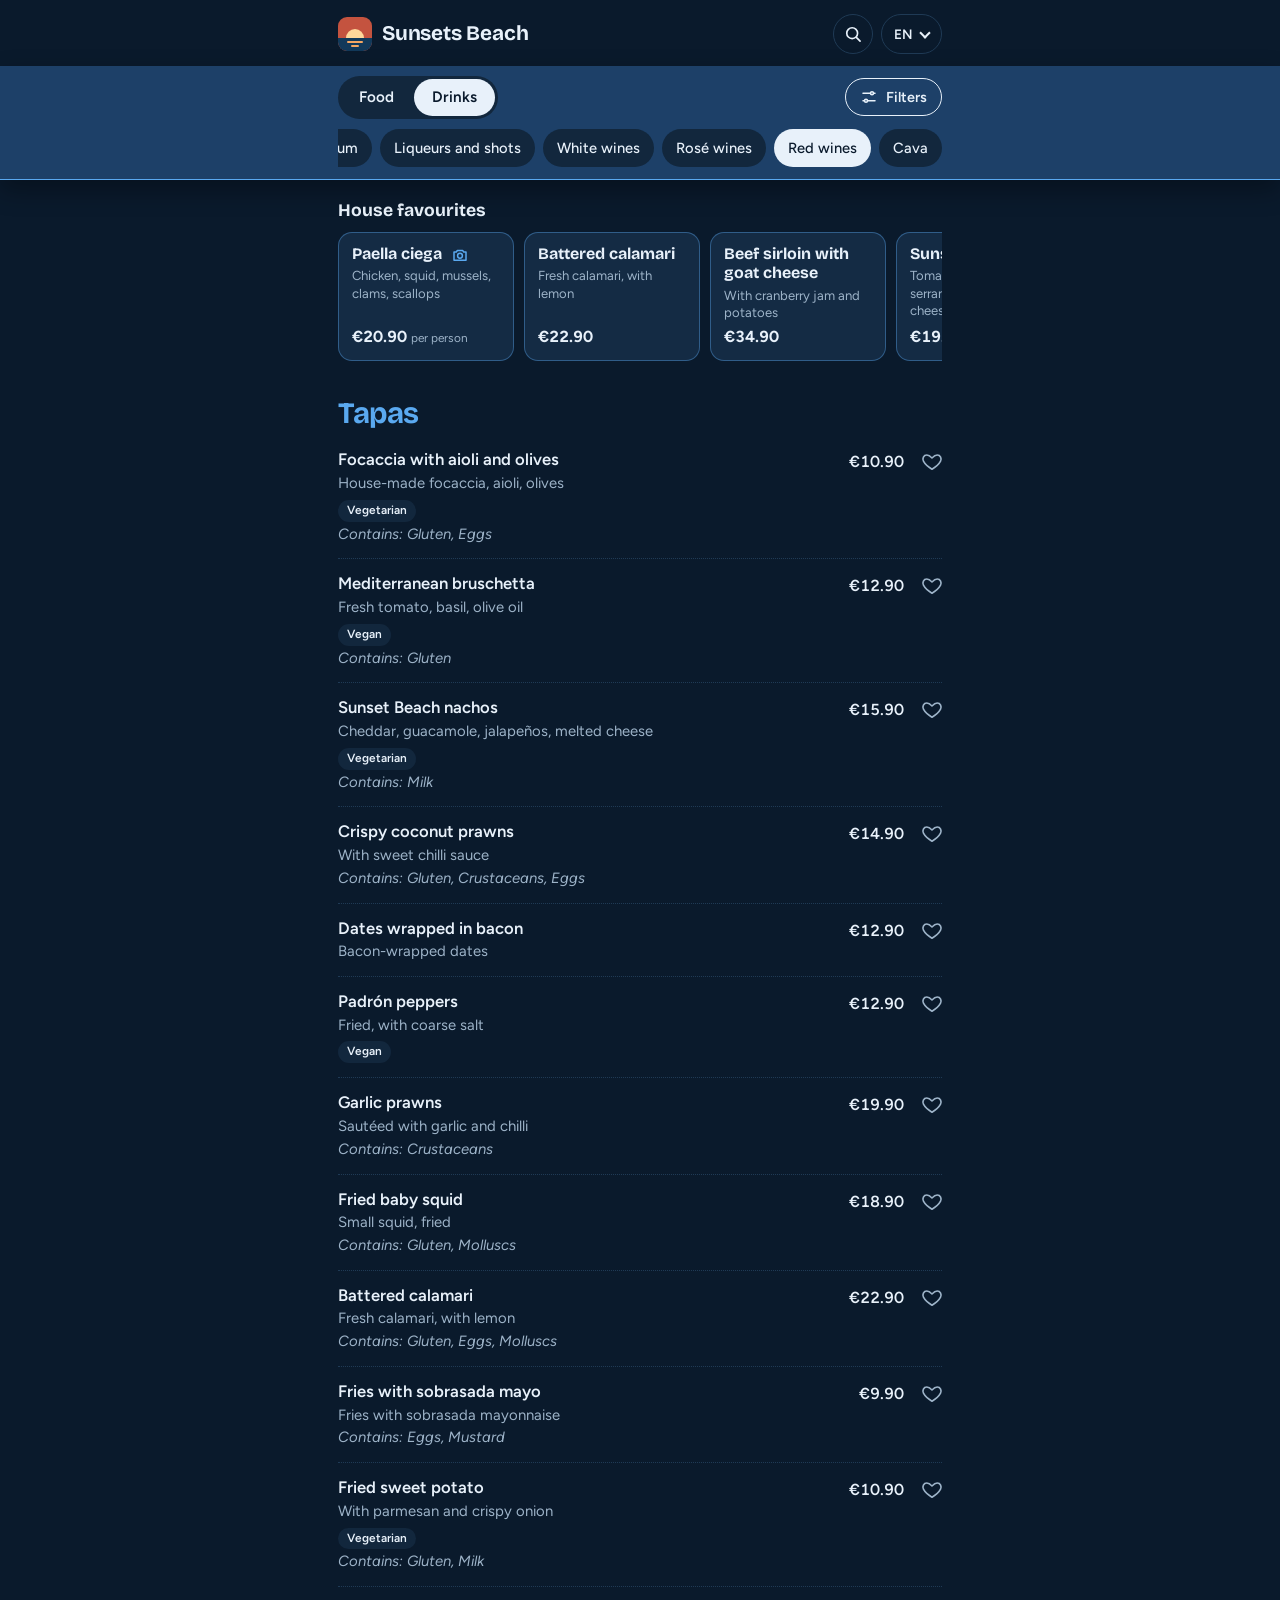
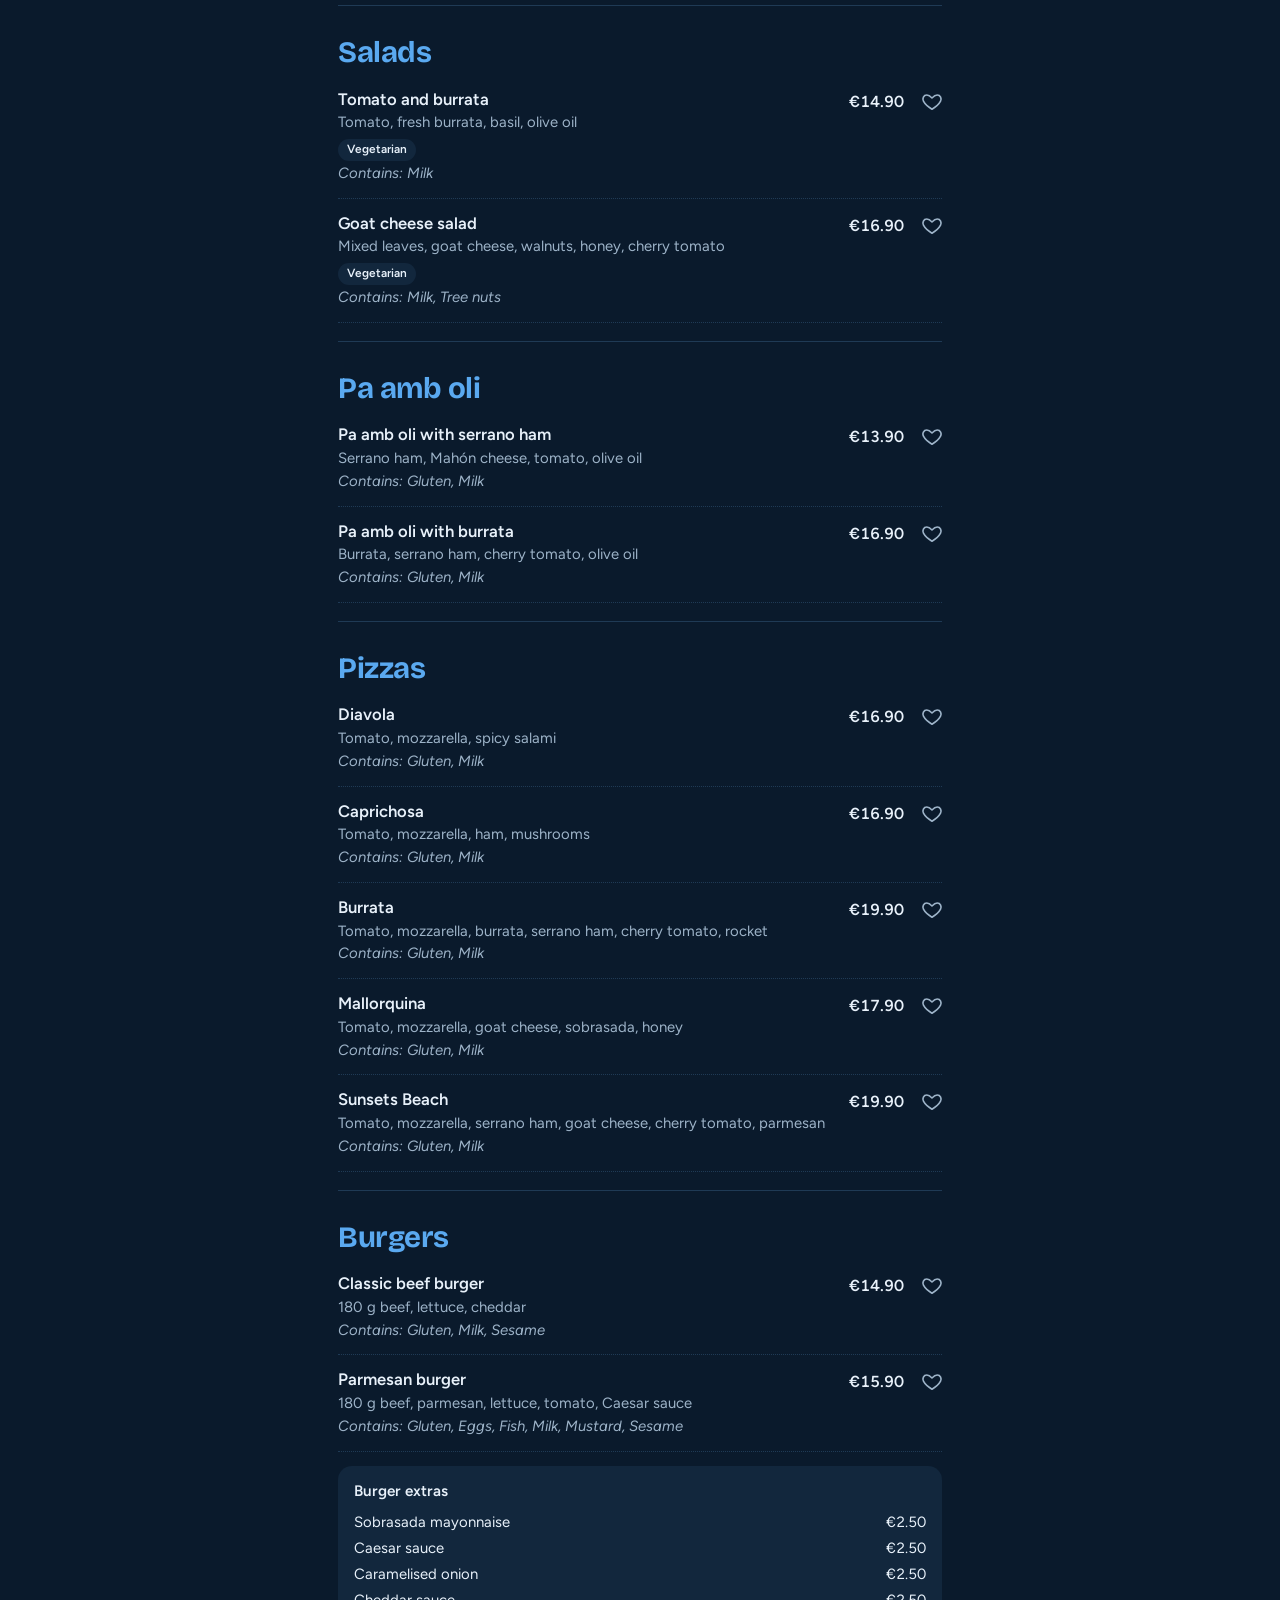
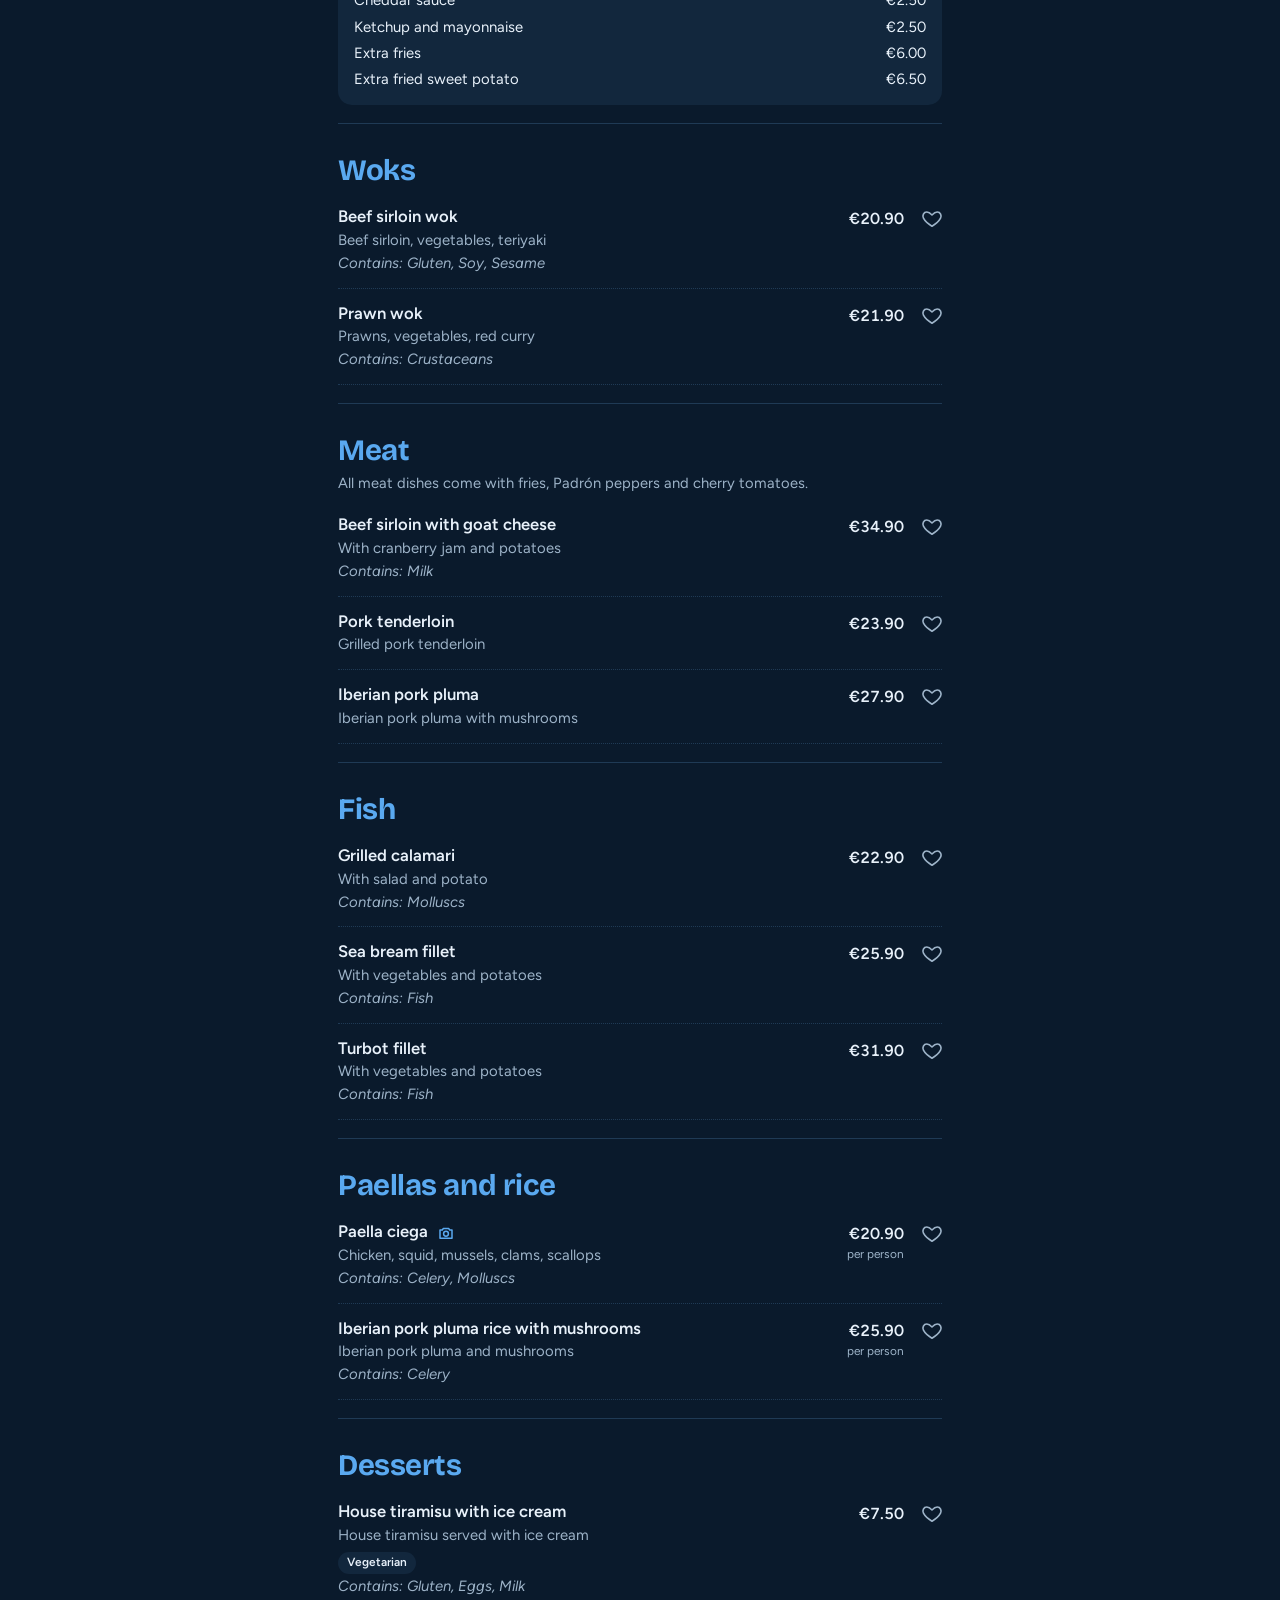
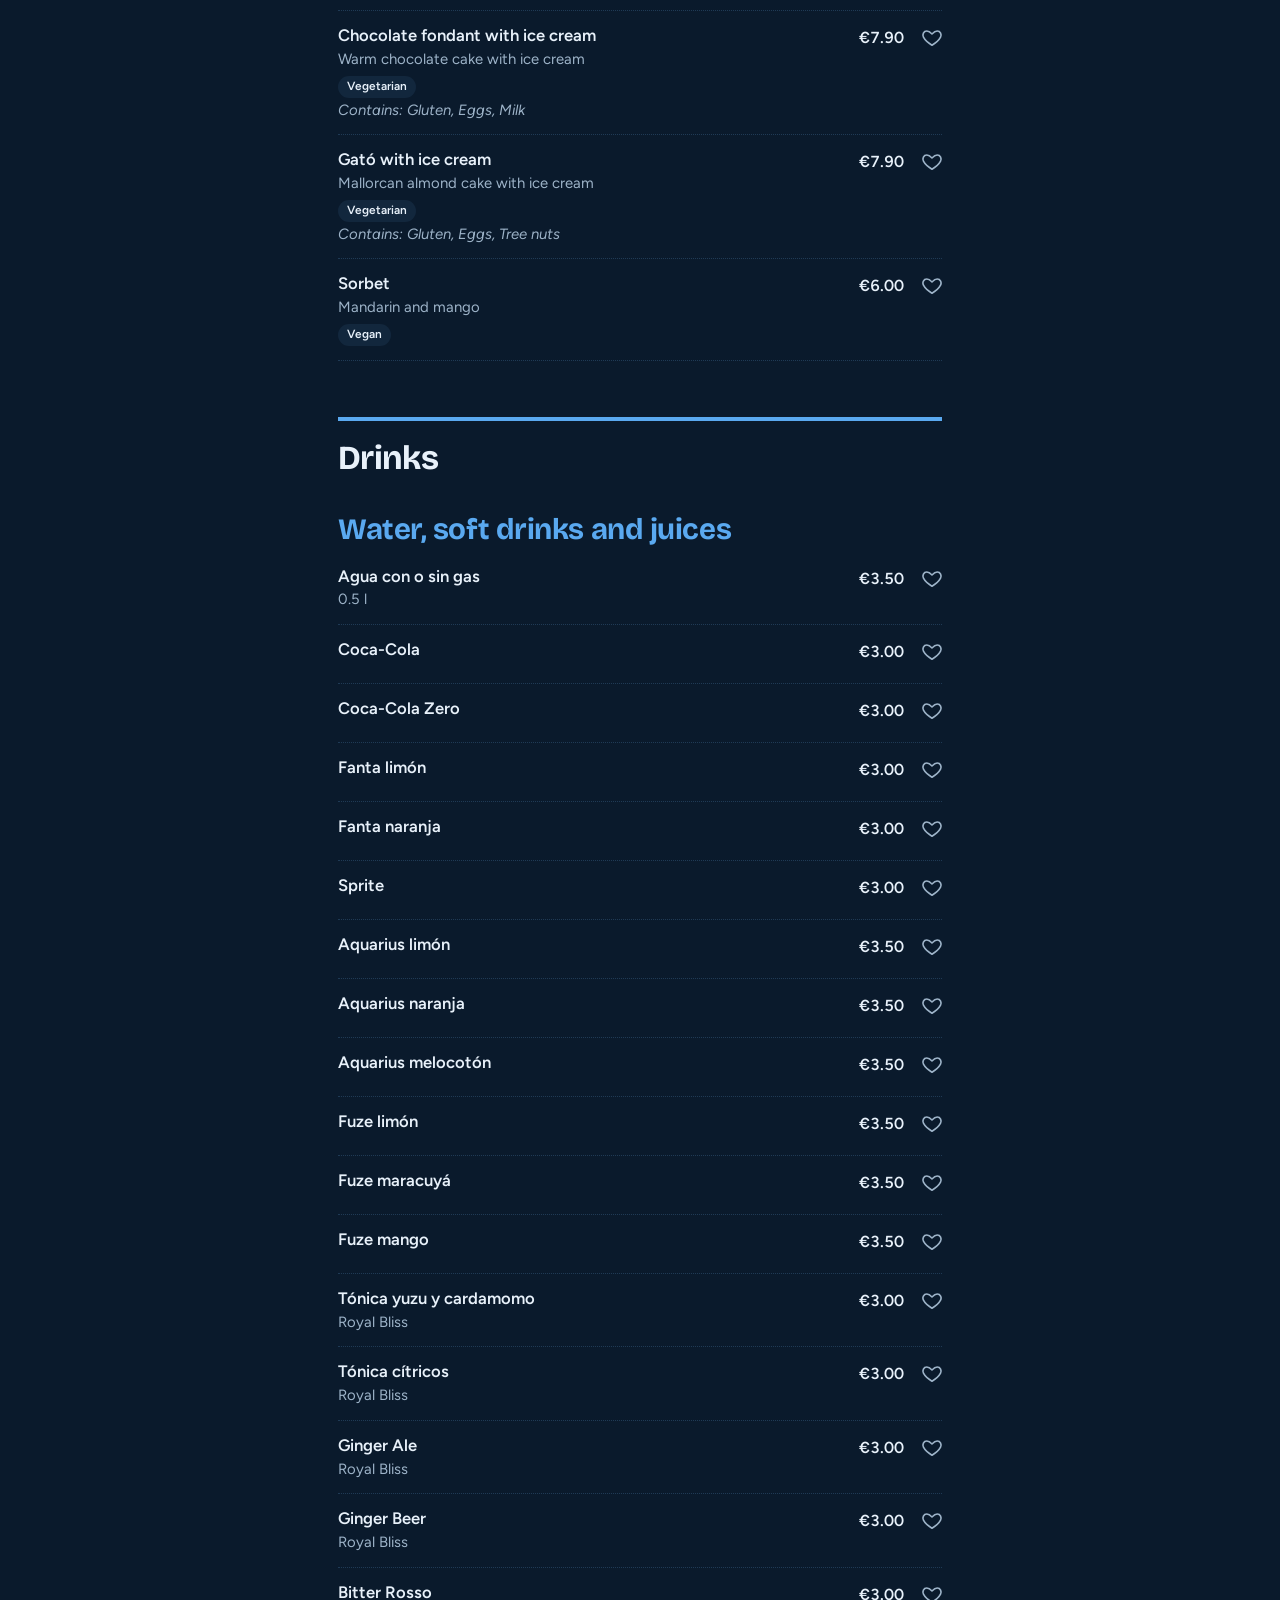
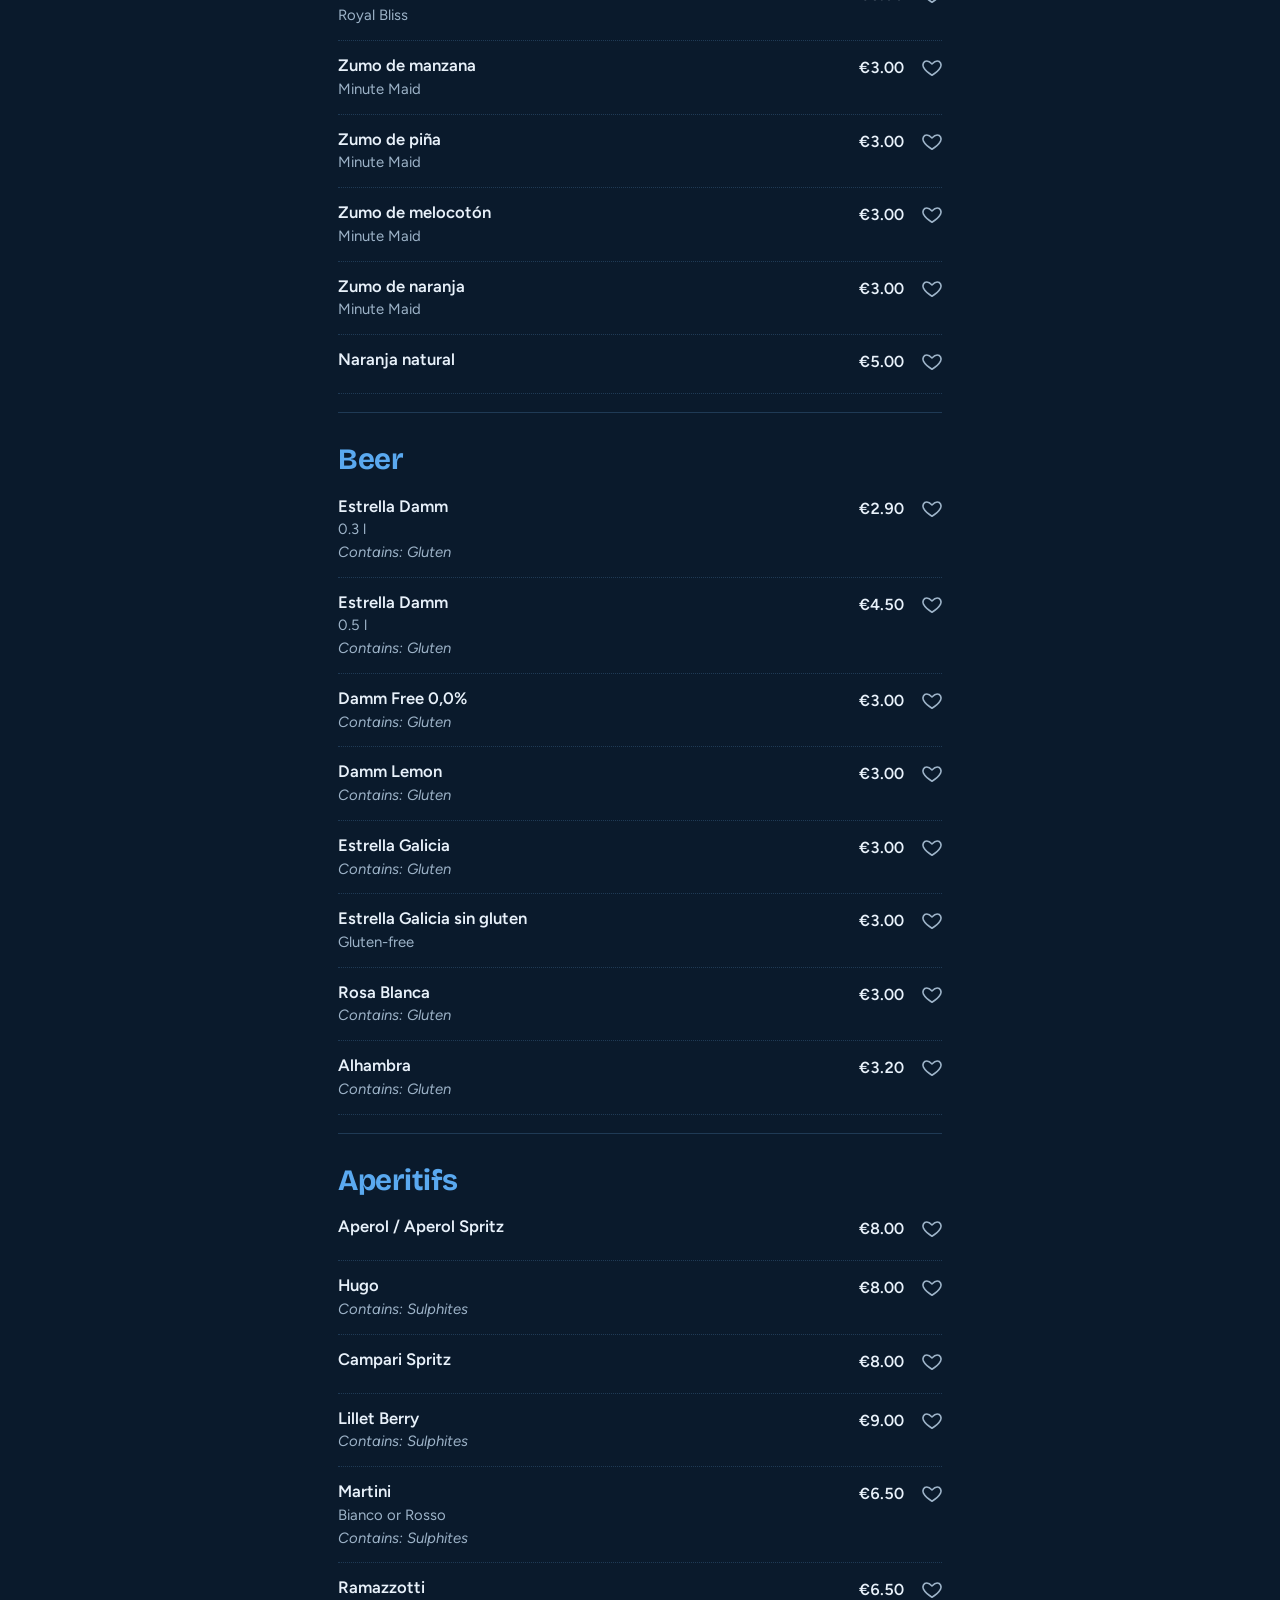
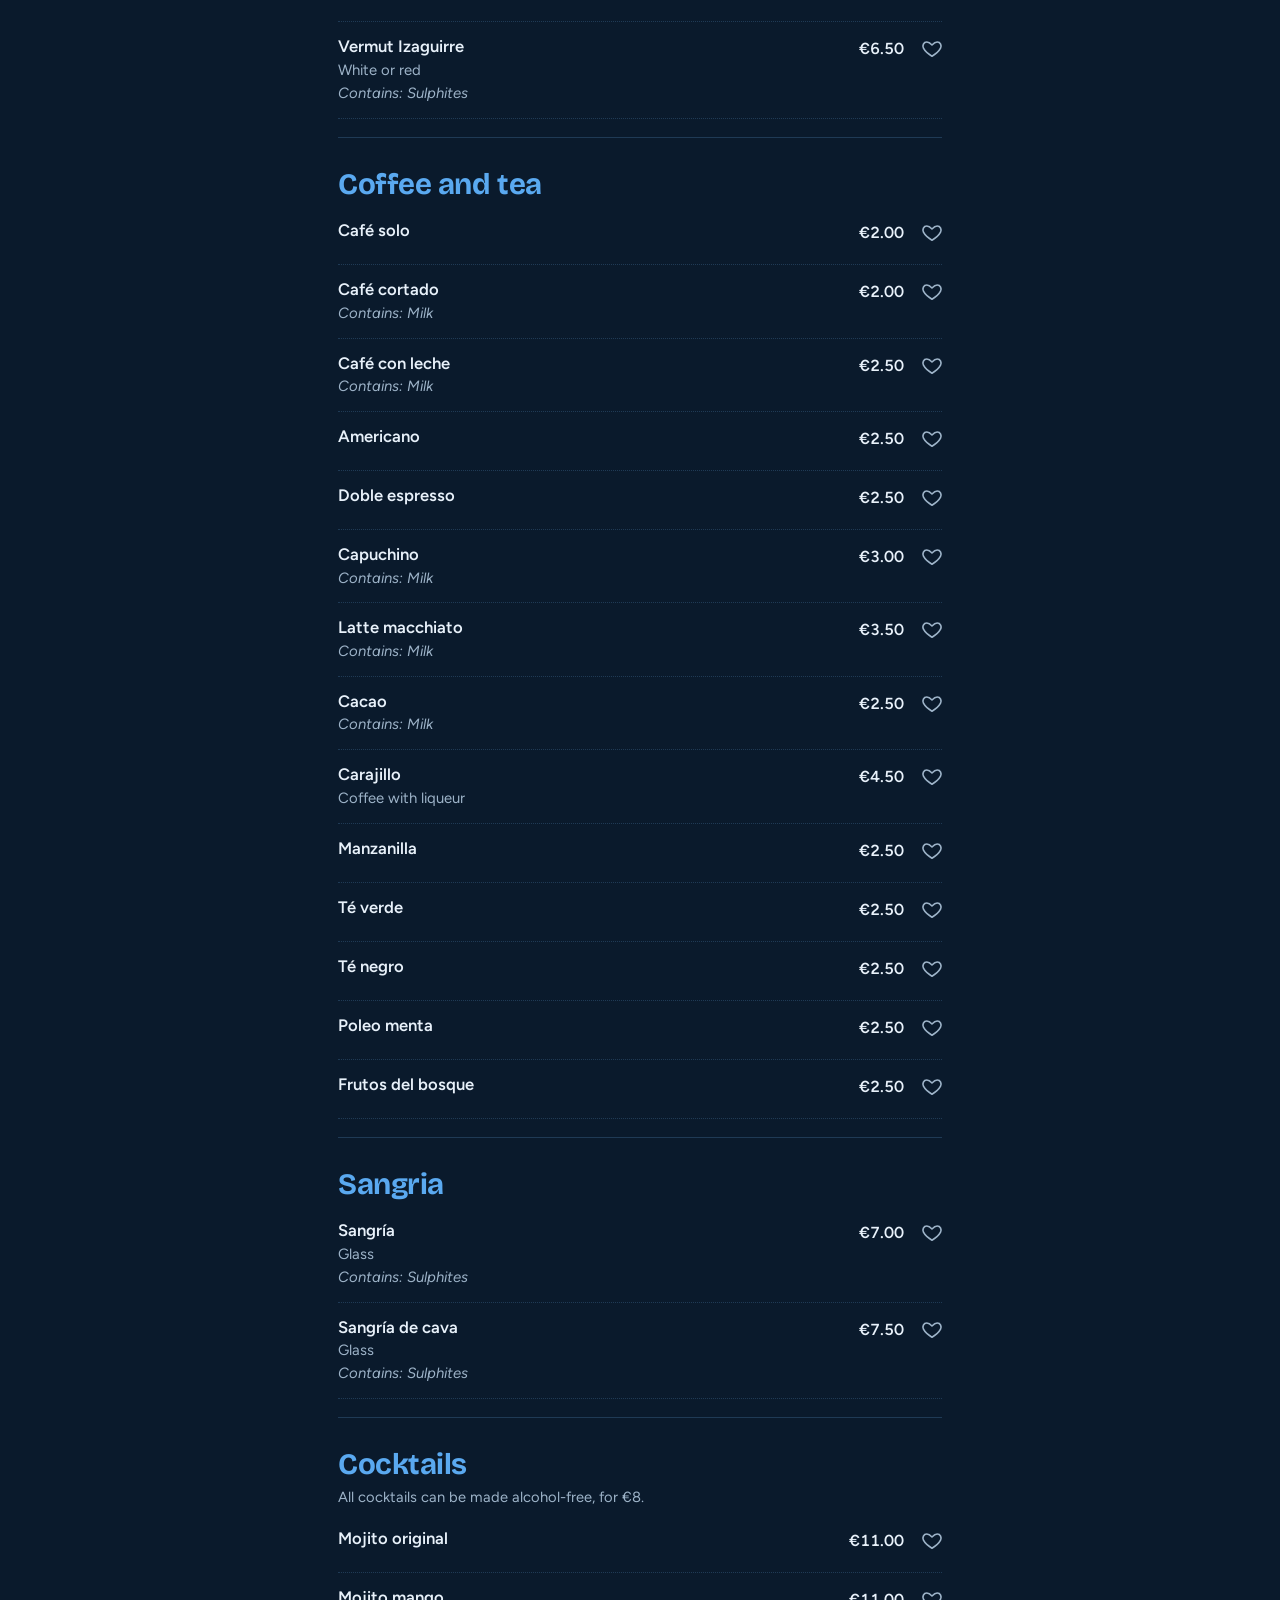
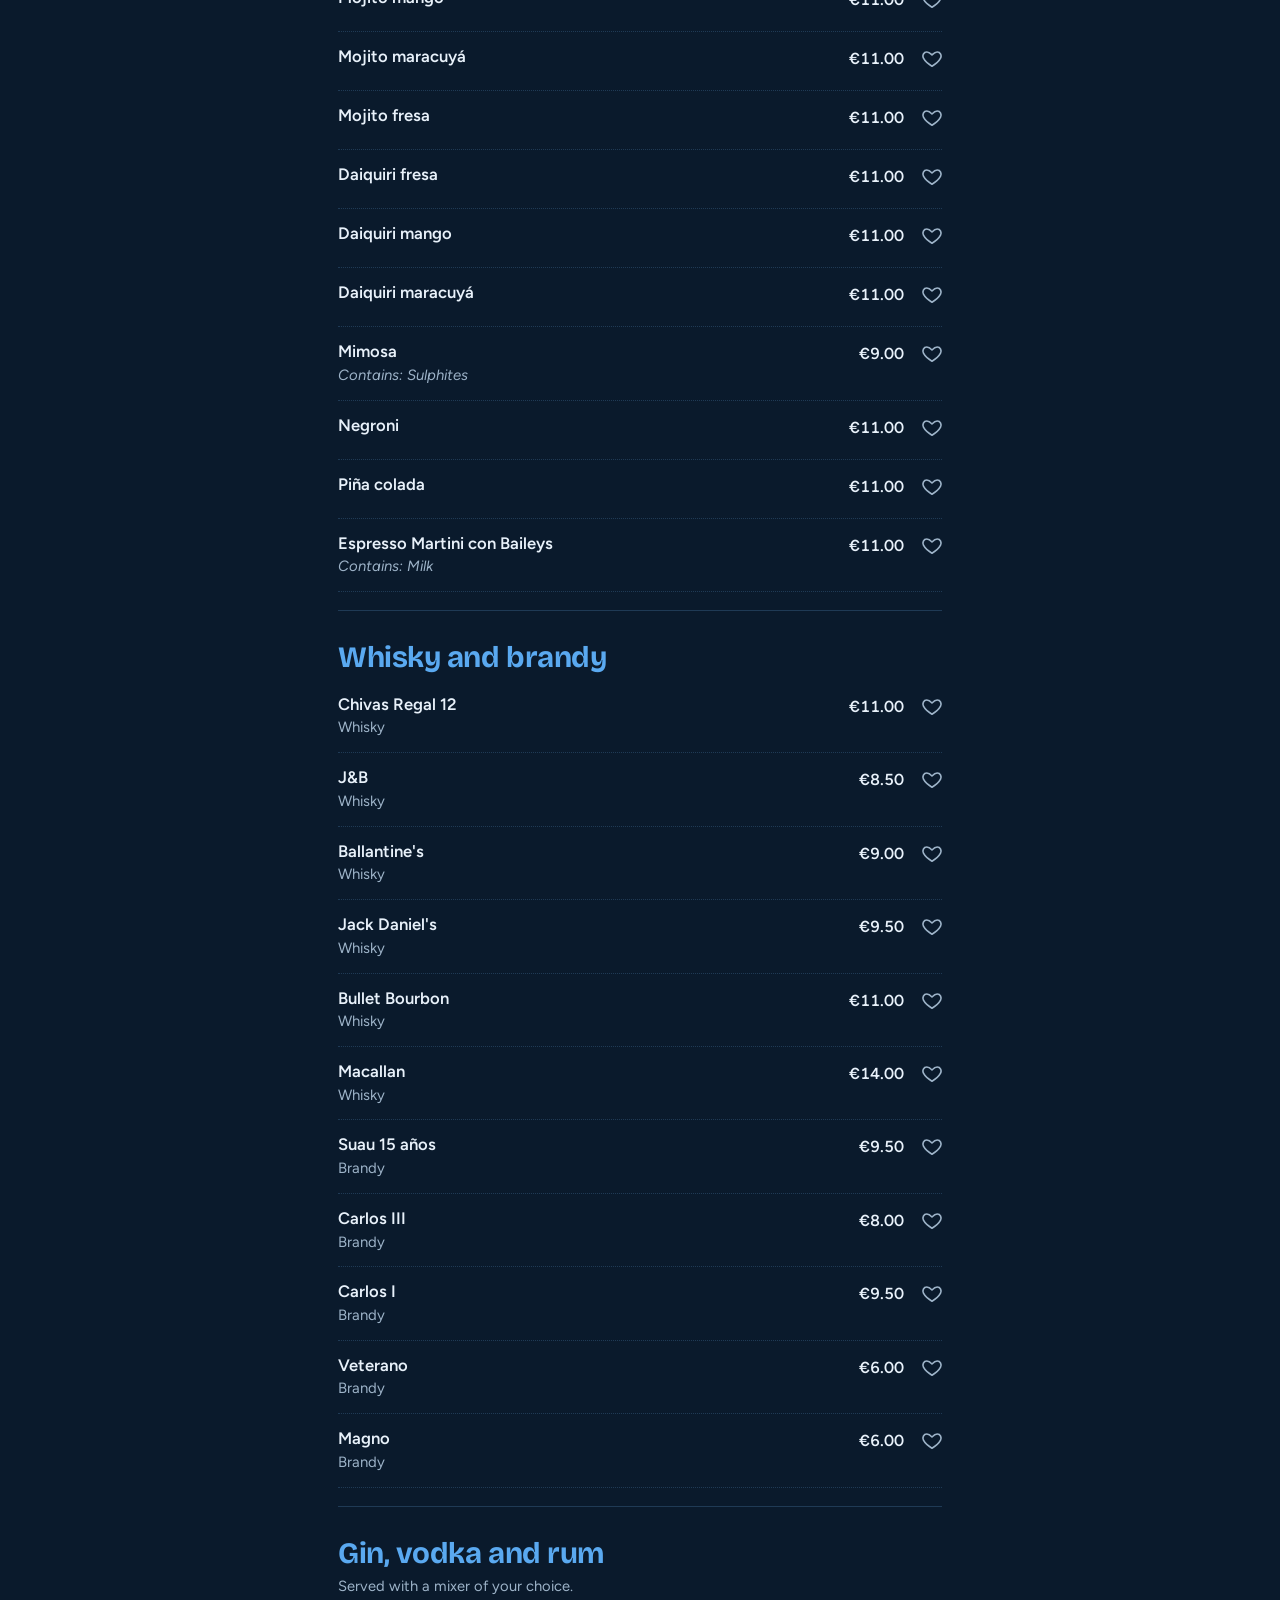
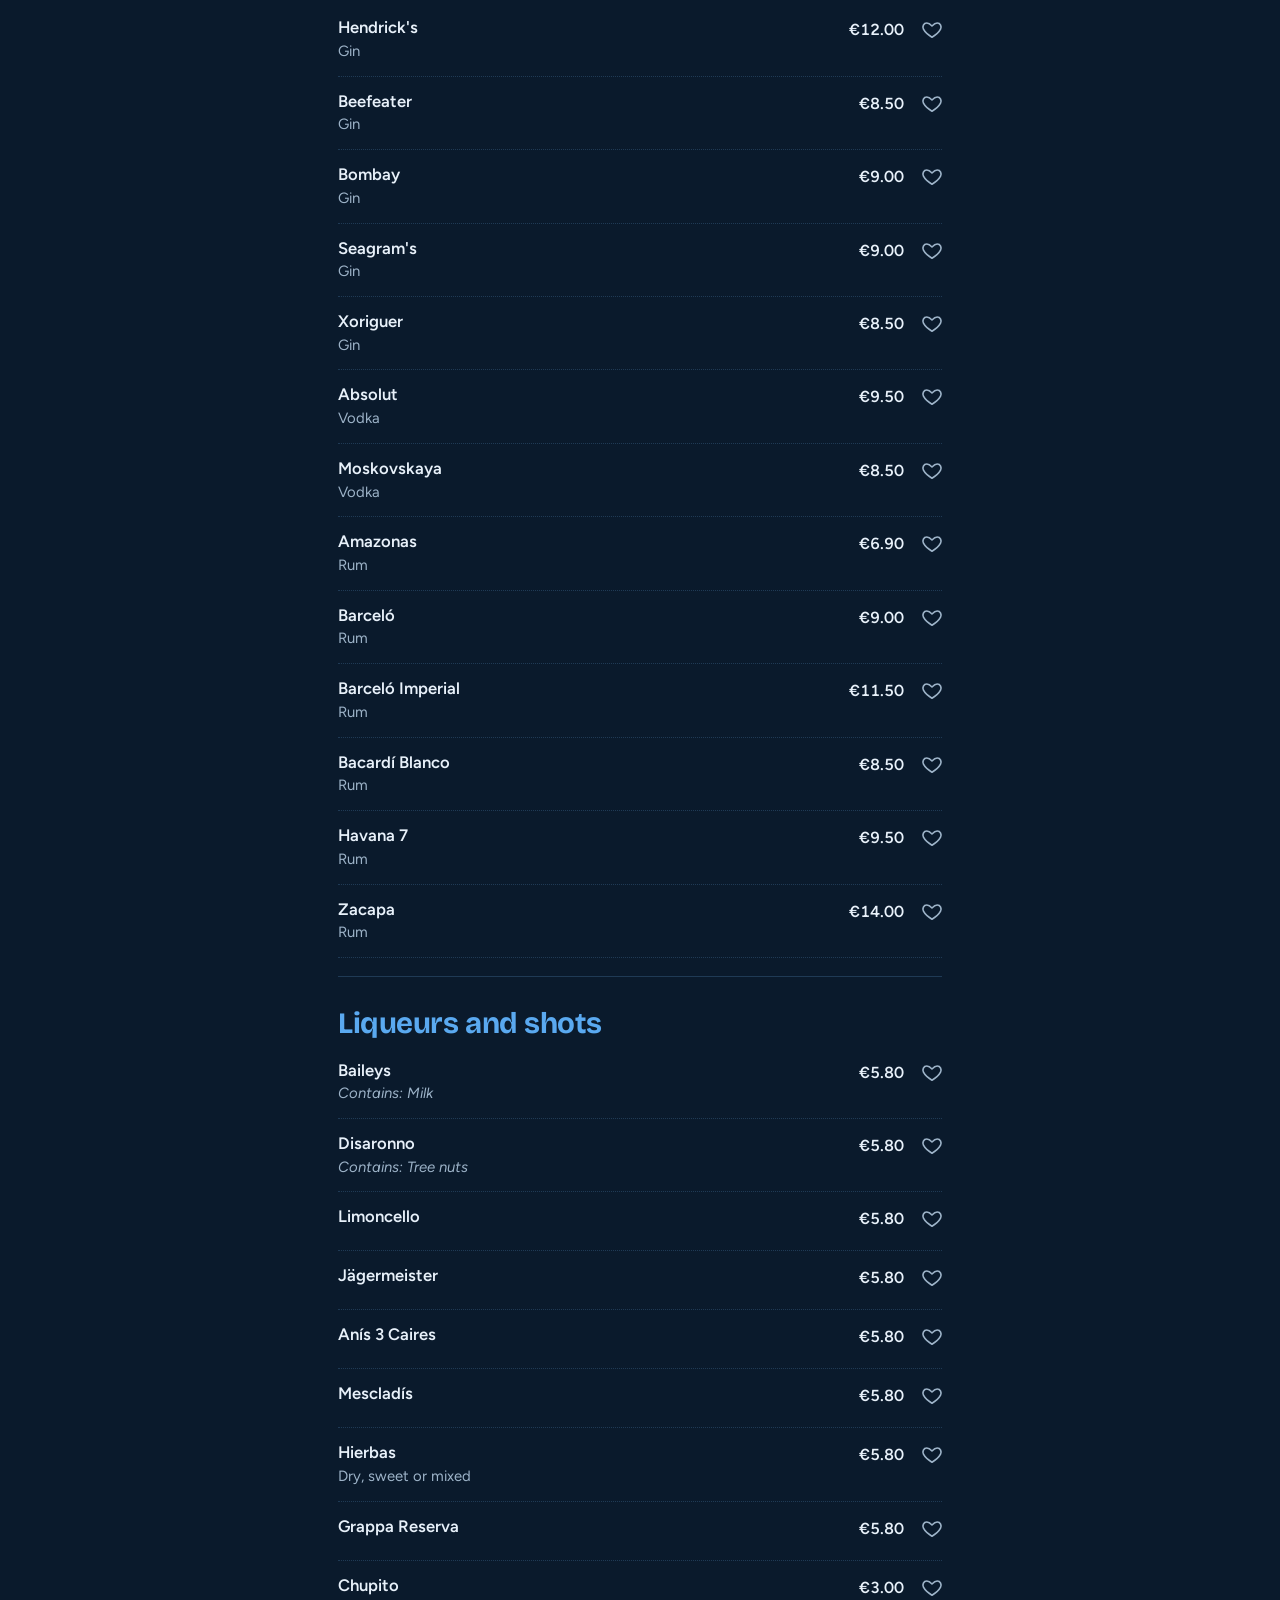
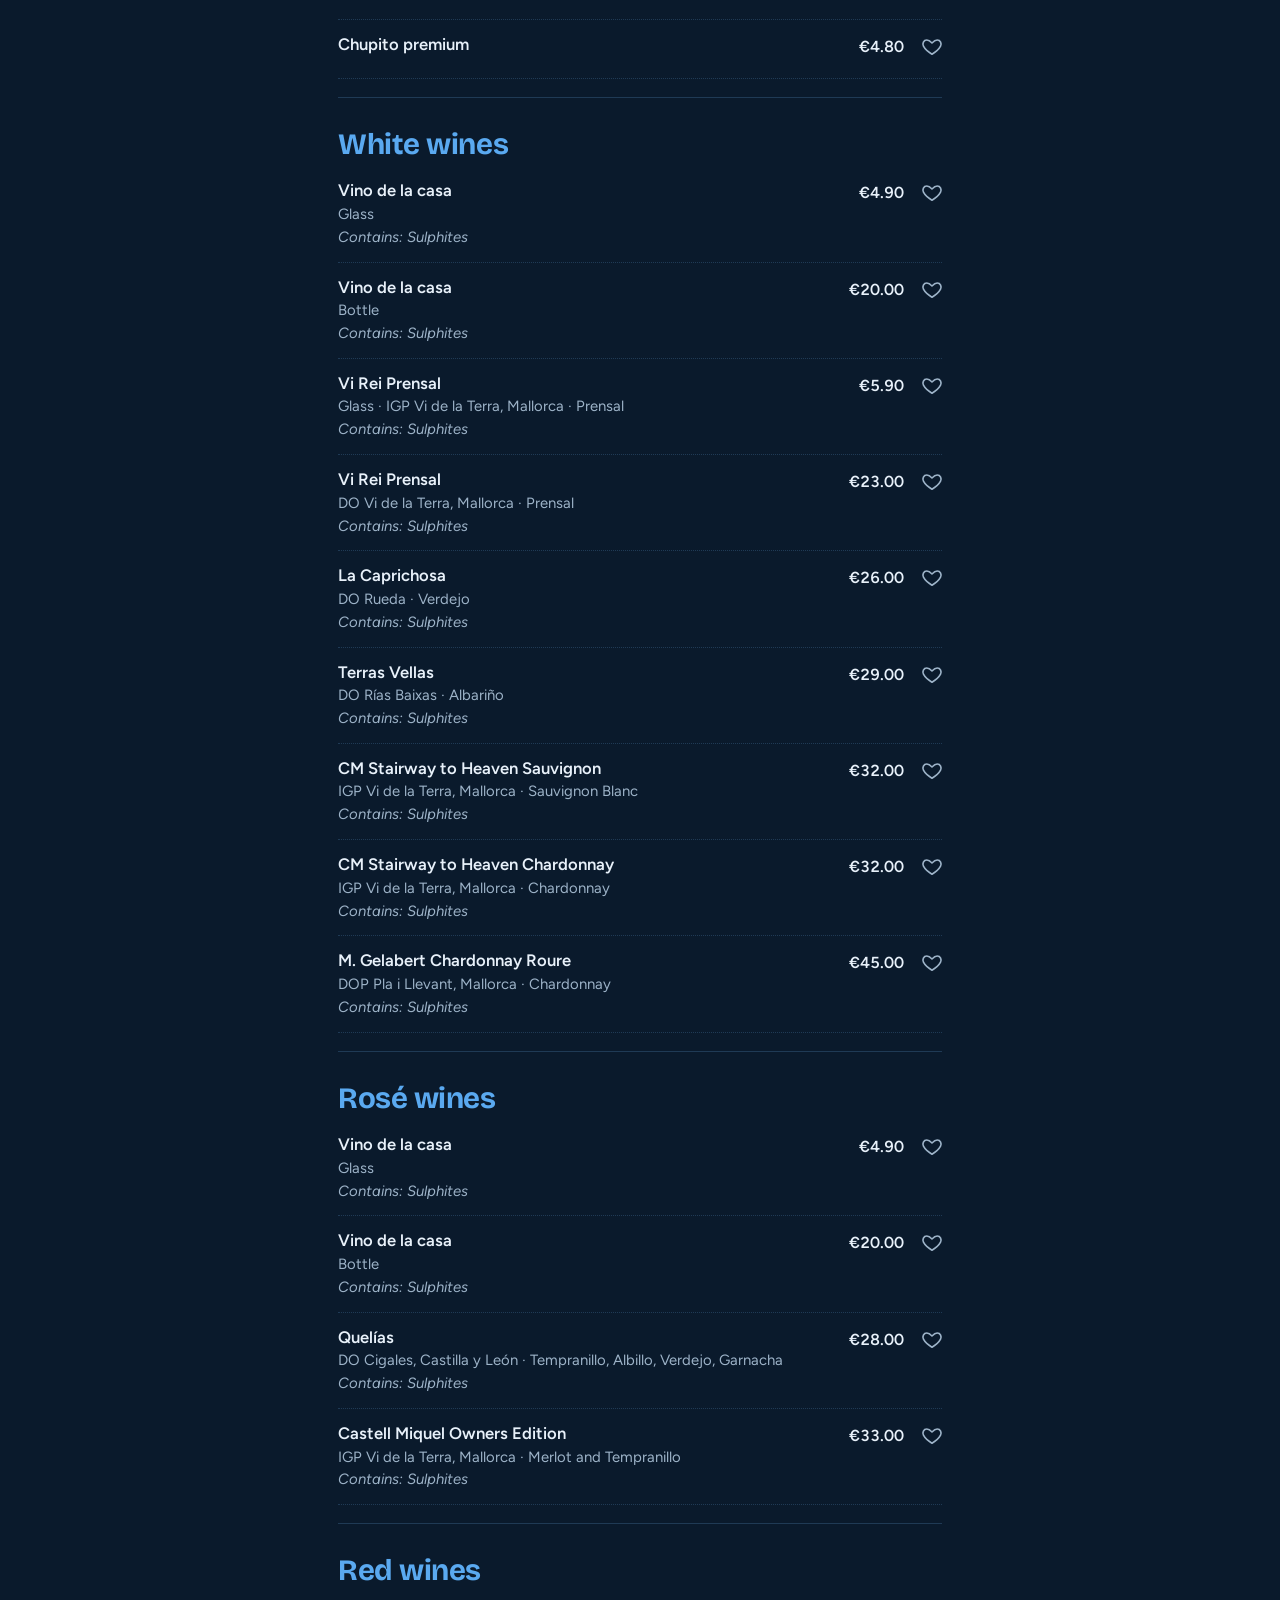
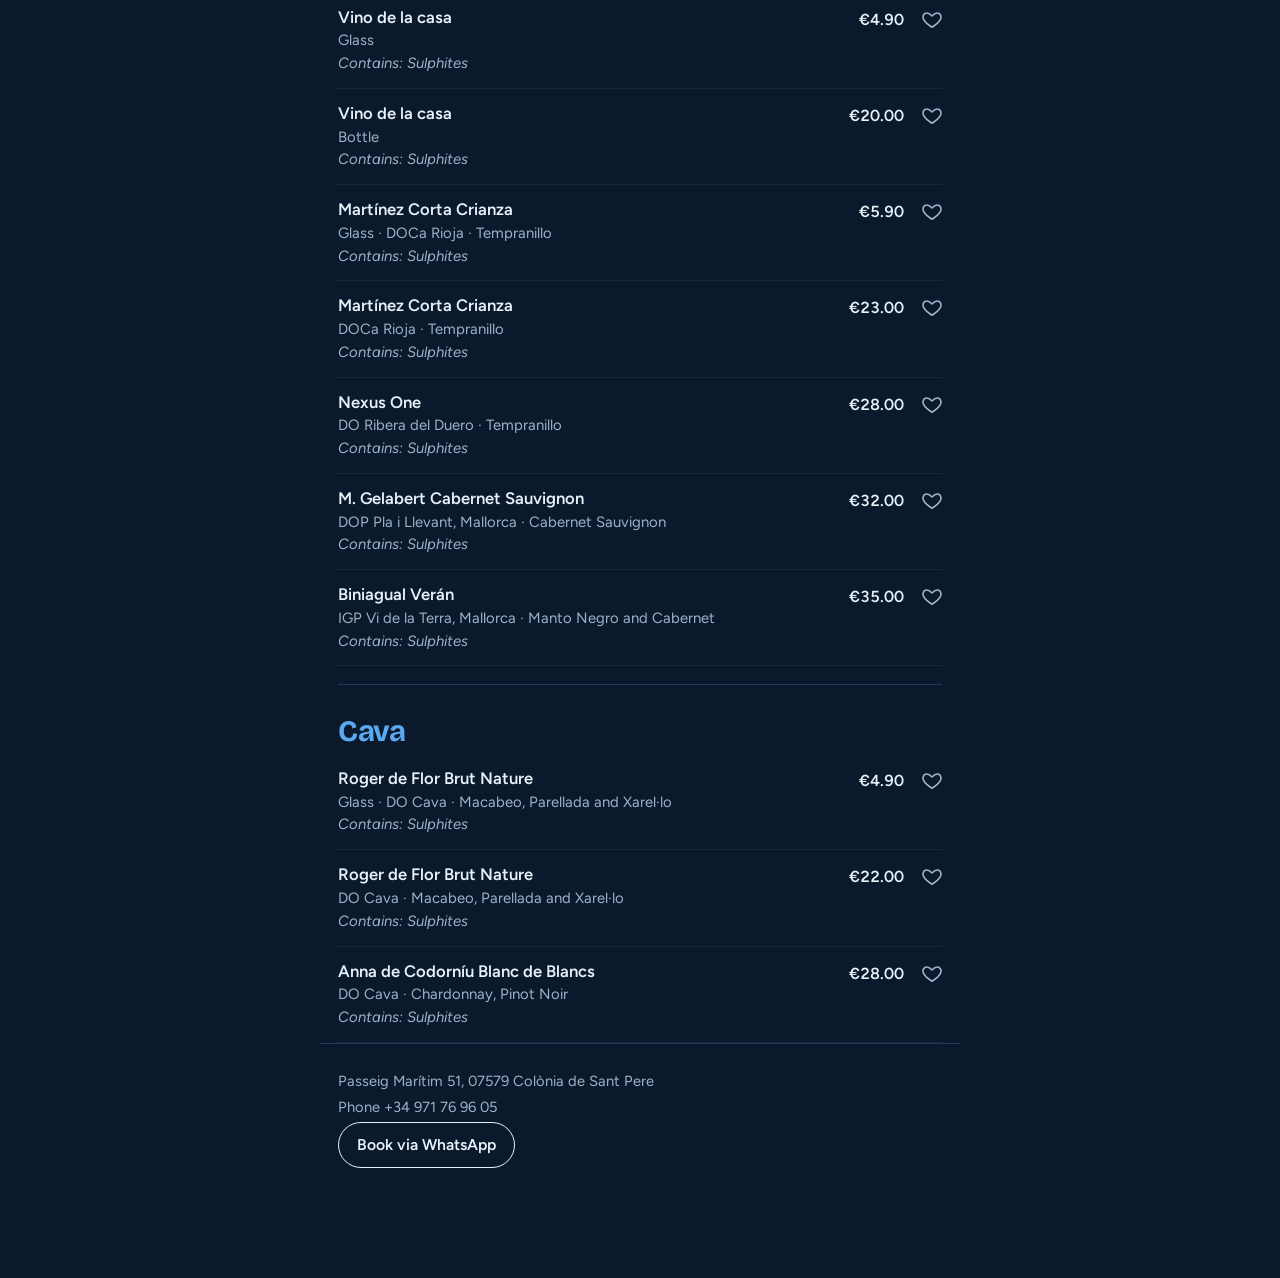
==== commit 3bc03b24: "Titulos de seccion mas marcados y barra superior elevada Categorias en grande y color de acento con " ====
--- a/carta.html
+++ b/carta.html
@@ -8,7 +8,7 @@
 <link rel="preconnect" href="https://fonts.gstatic.com" crossorigin>
 <link rel="stylesheet" href="https://fonts.googleapis.com/css2?family=Bricolage+Grotesque:opsz,wght@12..96,500;12..96,700&family=Figtree:wght@400;500;600&display=swap">
 <script>try{if(localStorage.getItem("sb-theme")==="light")document.documentElement.setAttribute("data-theme","light")}catch(e){}</script>
-<link rel="stylesheet" href="style.css?v=20261004c">
+<link rel="stylesheet" href="style.css?v=20261004d">
 </head>
 <body>
 <div class="wrap slim">
@@ -66,7 +66,7 @@
 <div class="waiter" id="waiter" role="dialog" aria-modal="true" hidden>
   <div class="waiter-inner" id="waiterBody"></div>
 </div>
-<script src="data.js?v=20261004c"></script>
-<script src="carta.js?v=20261004c"></script>
+<script src="data.js?v=20261004d"></script>
+<script src="carta.js?v=20261004d"></script>
 </body>
 </html>
--- a/style.css
+++ b/style.css
@@ -98,7 +98,8 @@
 
 .bar {
   position: sticky; top: env(safe-area-inset-top, 0px); z-index: 5;
-  background: var(--bg); border-bottom: 1px solid var(--line);
+  background: var(--raised); border-bottom: 1px solid var(--raised-line);
+  box-shadow: 0 10px 24px rgba(0, 0, 0, 0.32);
   margin-top: 8px;
 }
 .bar-inner { display: flex; flex-direction: column; gap: 8px; padding-block: 10px; }
@@ -118,10 +119,11 @@
 .lang button[aria-pressed="true"] { color: var(--ink); text-decoration: underline; text-decoration-thickness: 2px; text-underline-offset: 5px; }
 .lang button[disabled] { opacity: 0.45; cursor: not-allowed; }
 
-.section { padding-top: 24px; scroll-margin-top: 118px; }
+.section { padding-top: 30px; scroll-margin-top: 118px; }
+.section + .section { margin-top: 18px; border-top: 1px solid var(--line); }
 .section h2 {
-  font-family: var(--font-display); font-weight: 700; font-size: 1.45rem; letter-spacing: -0.01em;
-  margin: 0 0 4px;
+  font-family: var(--font-display); font-weight: 700; font-size: 1.85rem; line-height: 1.1; letter-spacing: -0.015em; color: var(--accent);
+  margin: 0 0 6px;
 }
 .note { margin: 0 0 6px; color: var(--muted); font-size: 0.92rem; }
 .dishes { list-style: none; margin: 0; padding: 0; }
@@ -142,7 +144,7 @@
 .extras li { display: flex; justify-content: space-between; gap: 12px; font-size: 0.93rem; font-variant-numeric: tabular-nums; }
 .demo-note { margin: 12px 0 0; font-size: 0.8rem; line-height: 1.35; color: var(--muted); }
 .demo-note b { font-weight: 600; color: var(--ink); }
-.group-title { font-family: var(--font-display); font-weight: 700; font-size: 1.15rem; color: var(--muted); margin: 44px 0 0; padding-top: 14px; border-top: 1px solid var(--line); scroll-margin-top: 118px; }
+.group-title { font-family: var(--font-display); font-weight: 700; font-size: 2.1rem; letter-spacing: -0.02em; color: var(--ink); margin: 56px 0 0; padding-top: 12px; border-top: 4px solid var(--accent); scroll-margin-top: 118px; }
 #menu > .group-title:first-child { position: absolute; width: 1px; height: 1px; margin: 0; padding: 0; border: 0; overflow: hidden; clip-path: inset(50%); white-space: nowrap; }
 
 footer { margin-top: 40px; padding-block: 26px 10px; border-top: 1px solid var(--line); color: var(--muted); font-size: 0.92rem; }
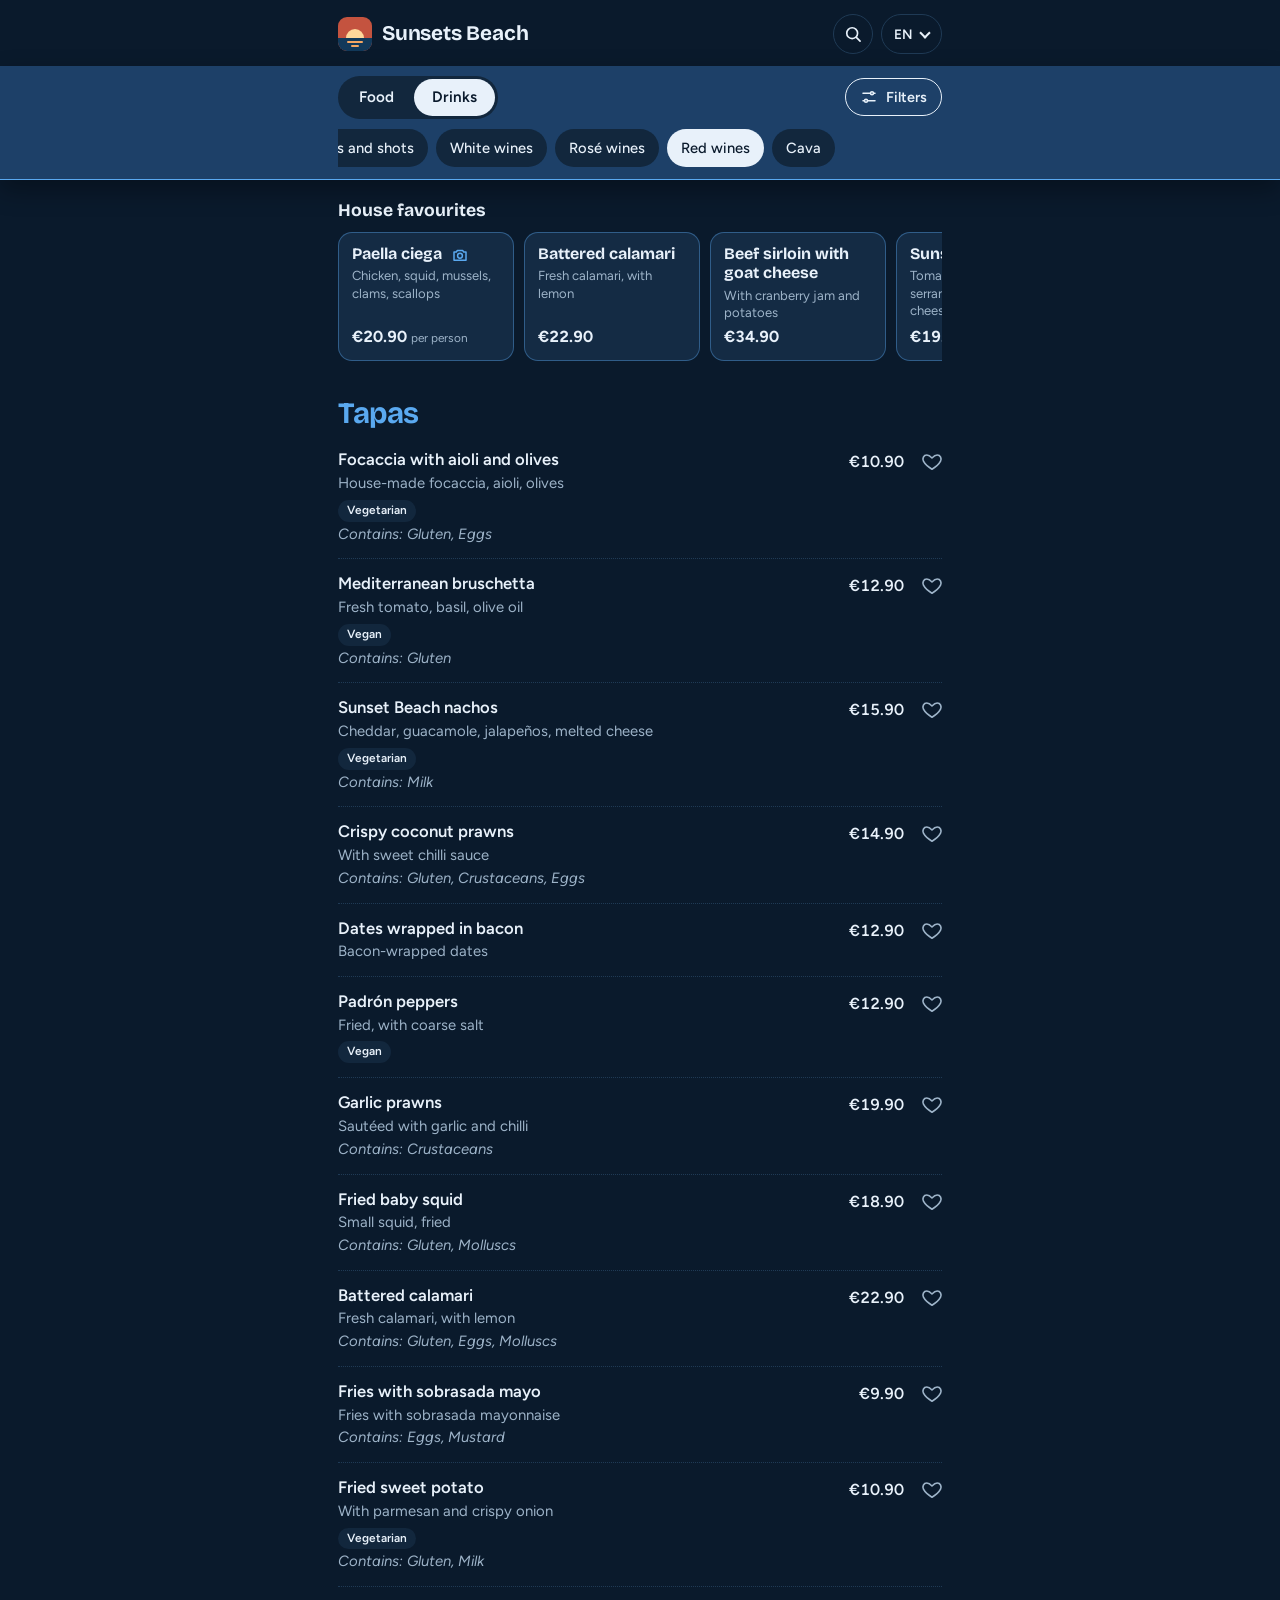
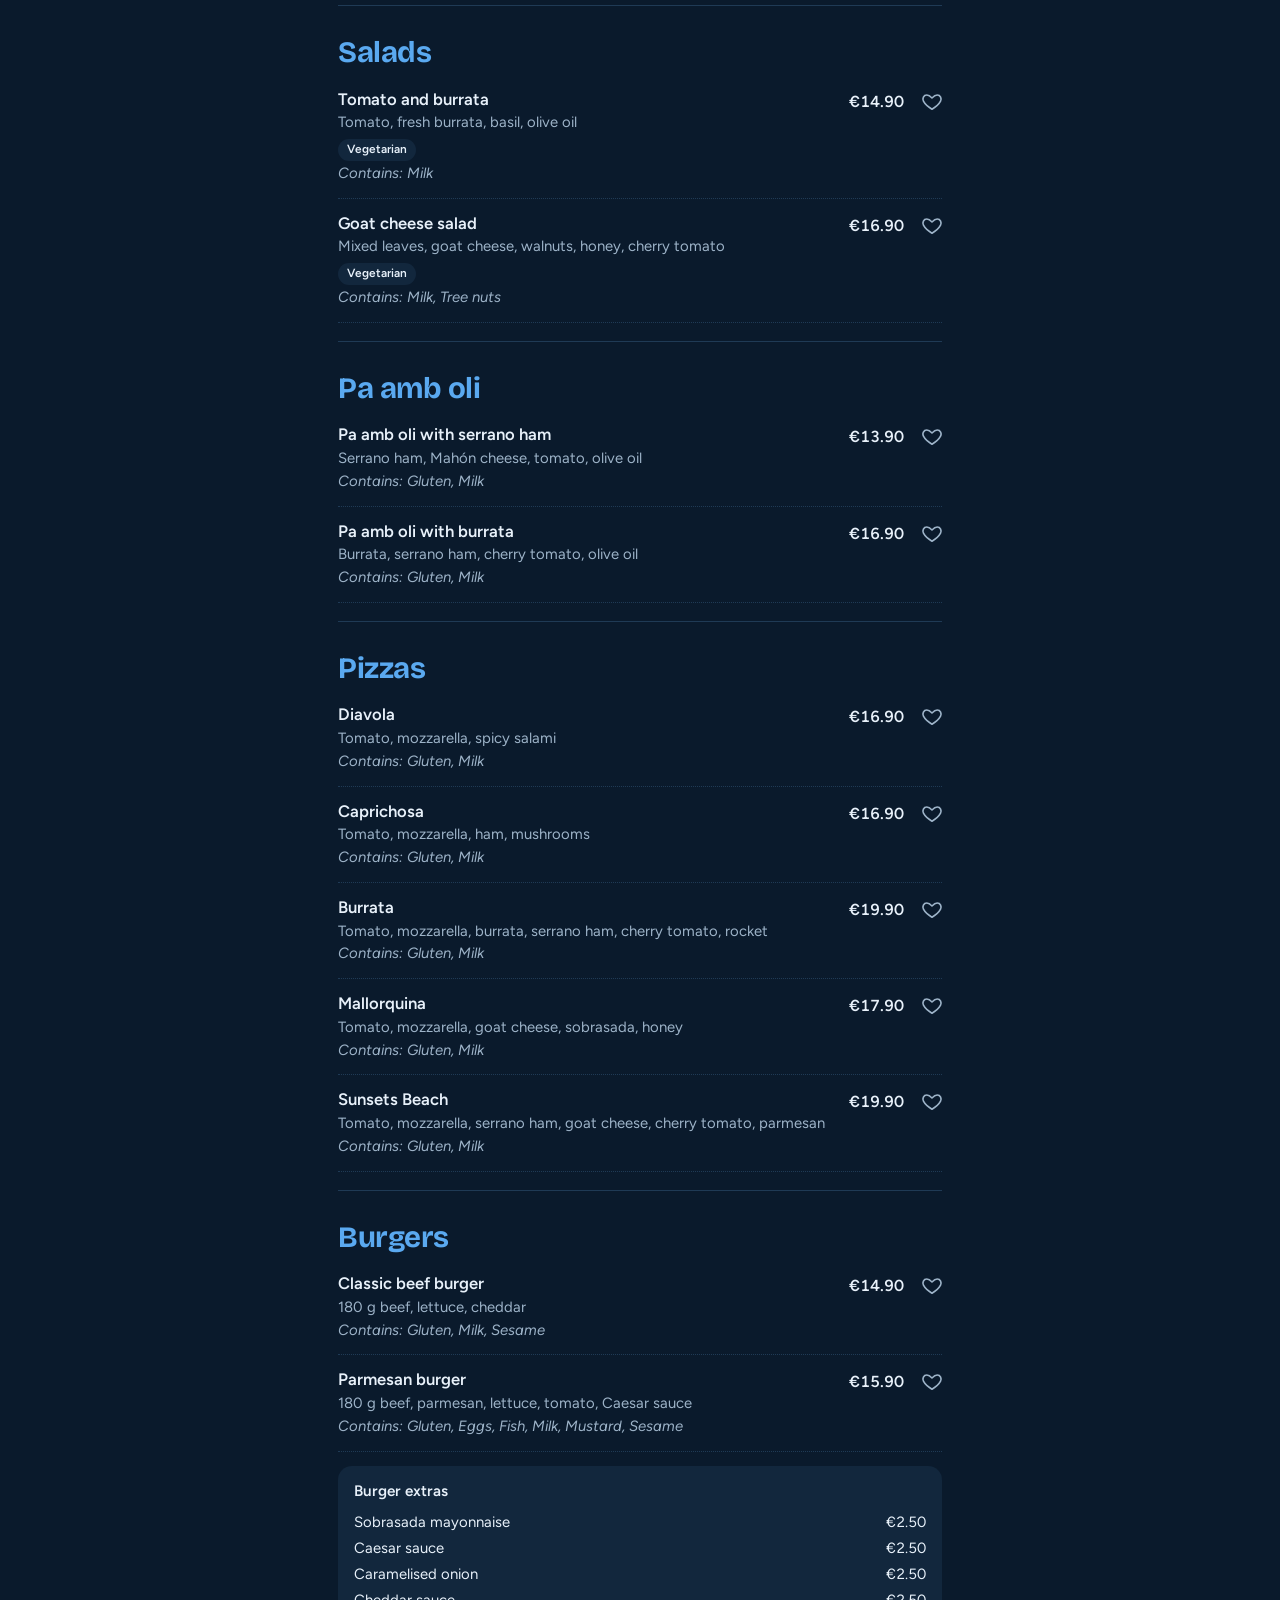
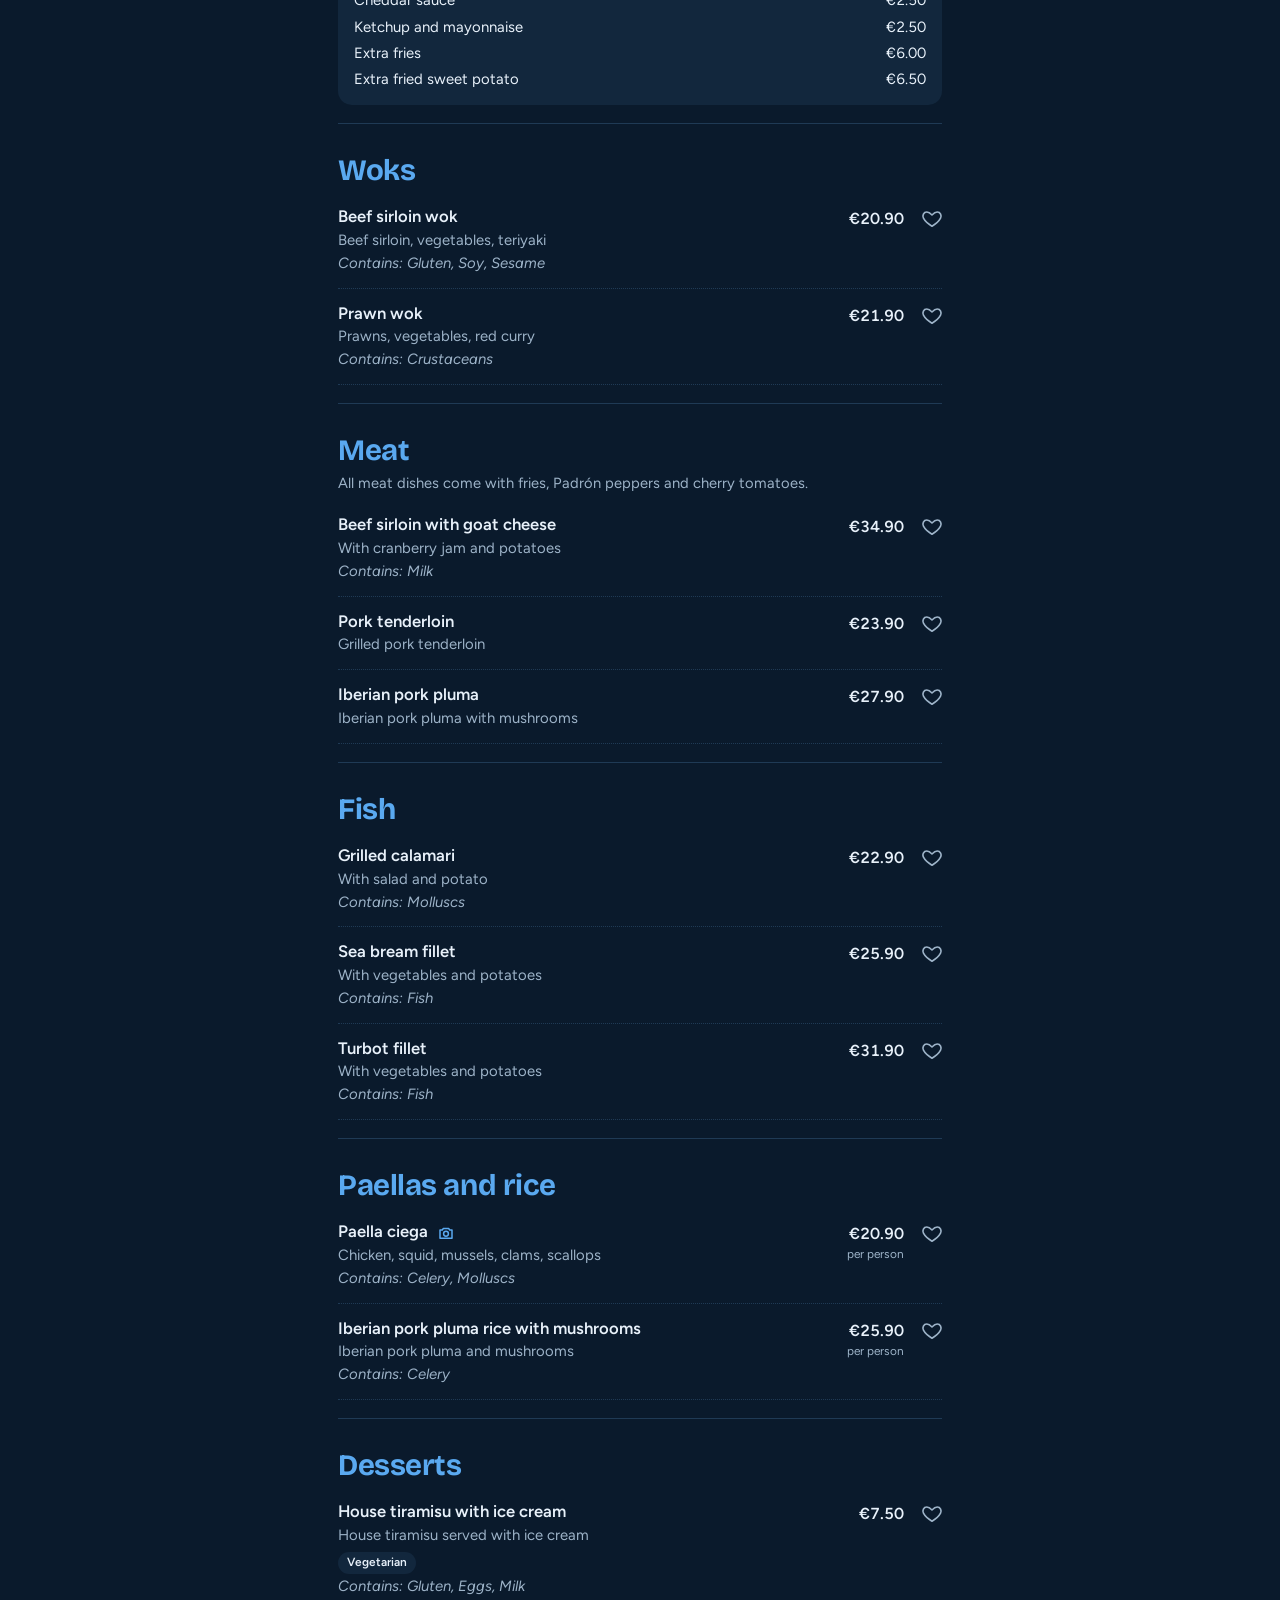
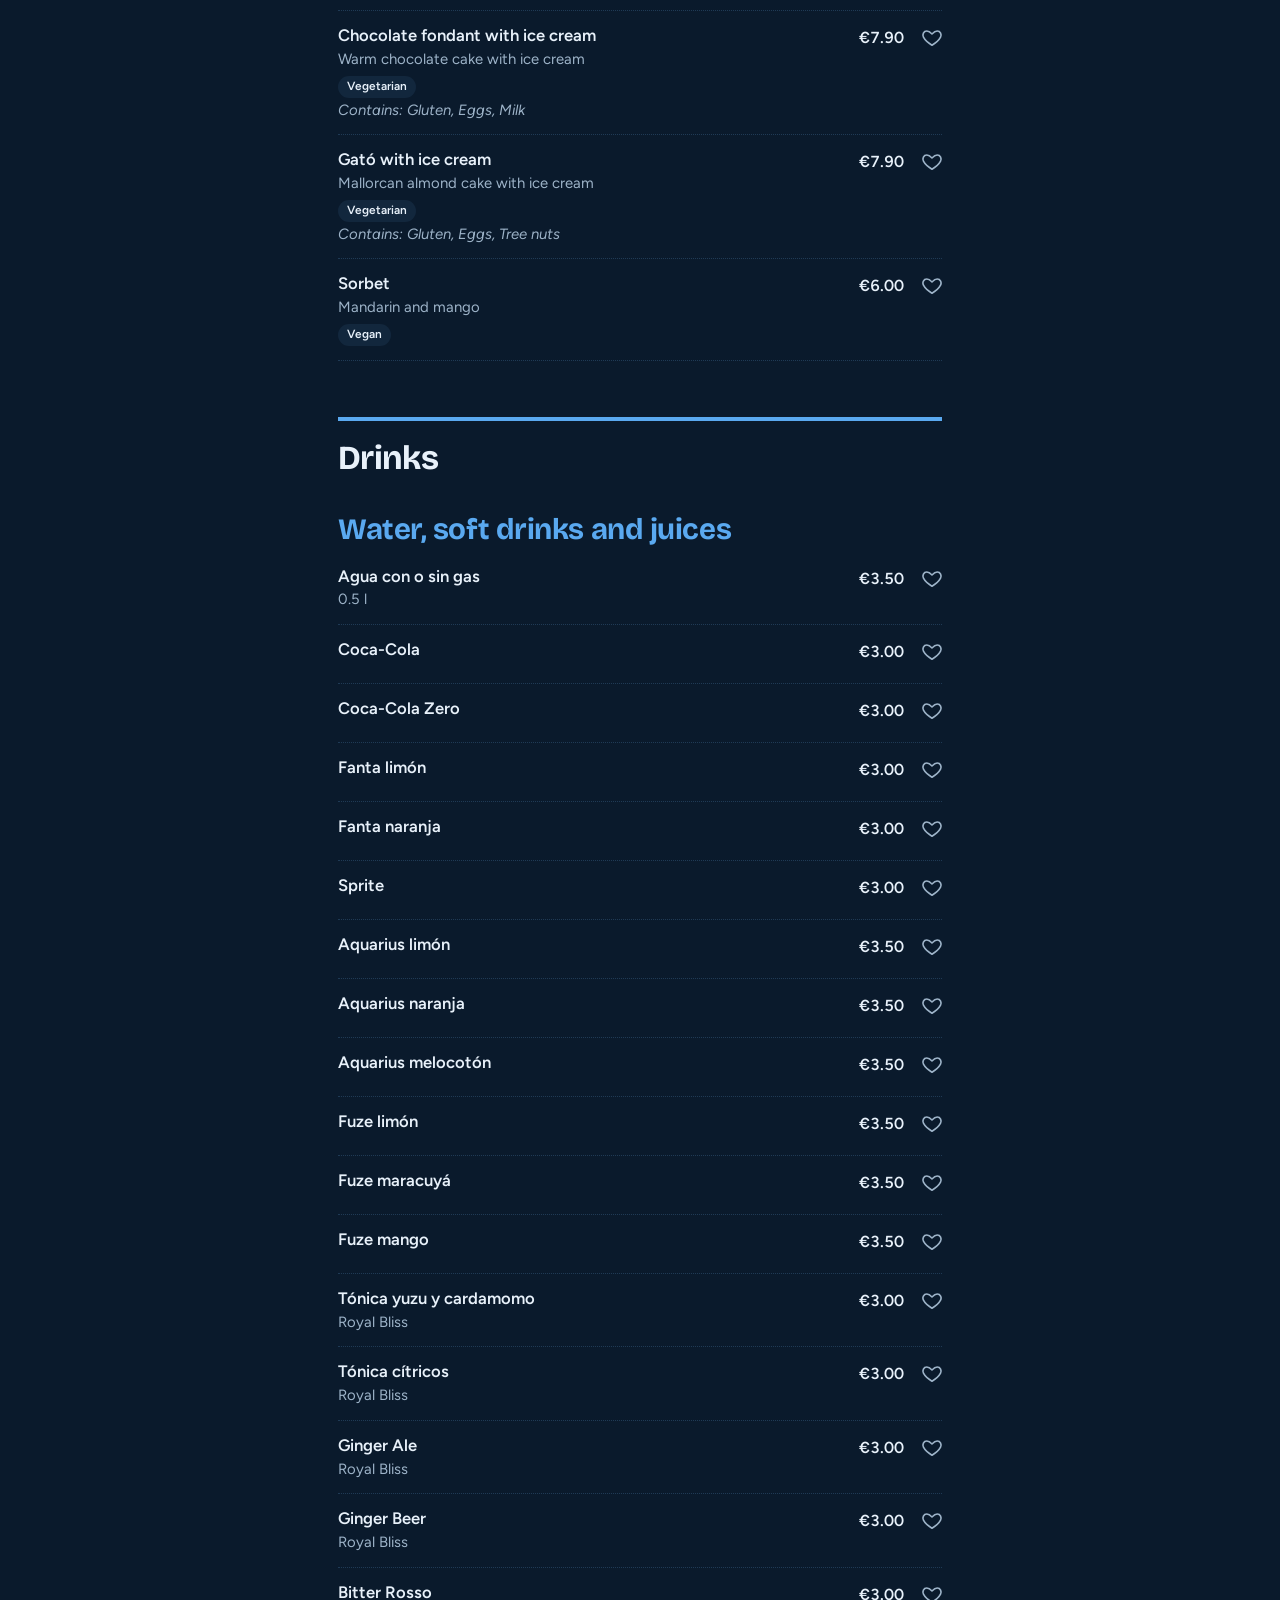
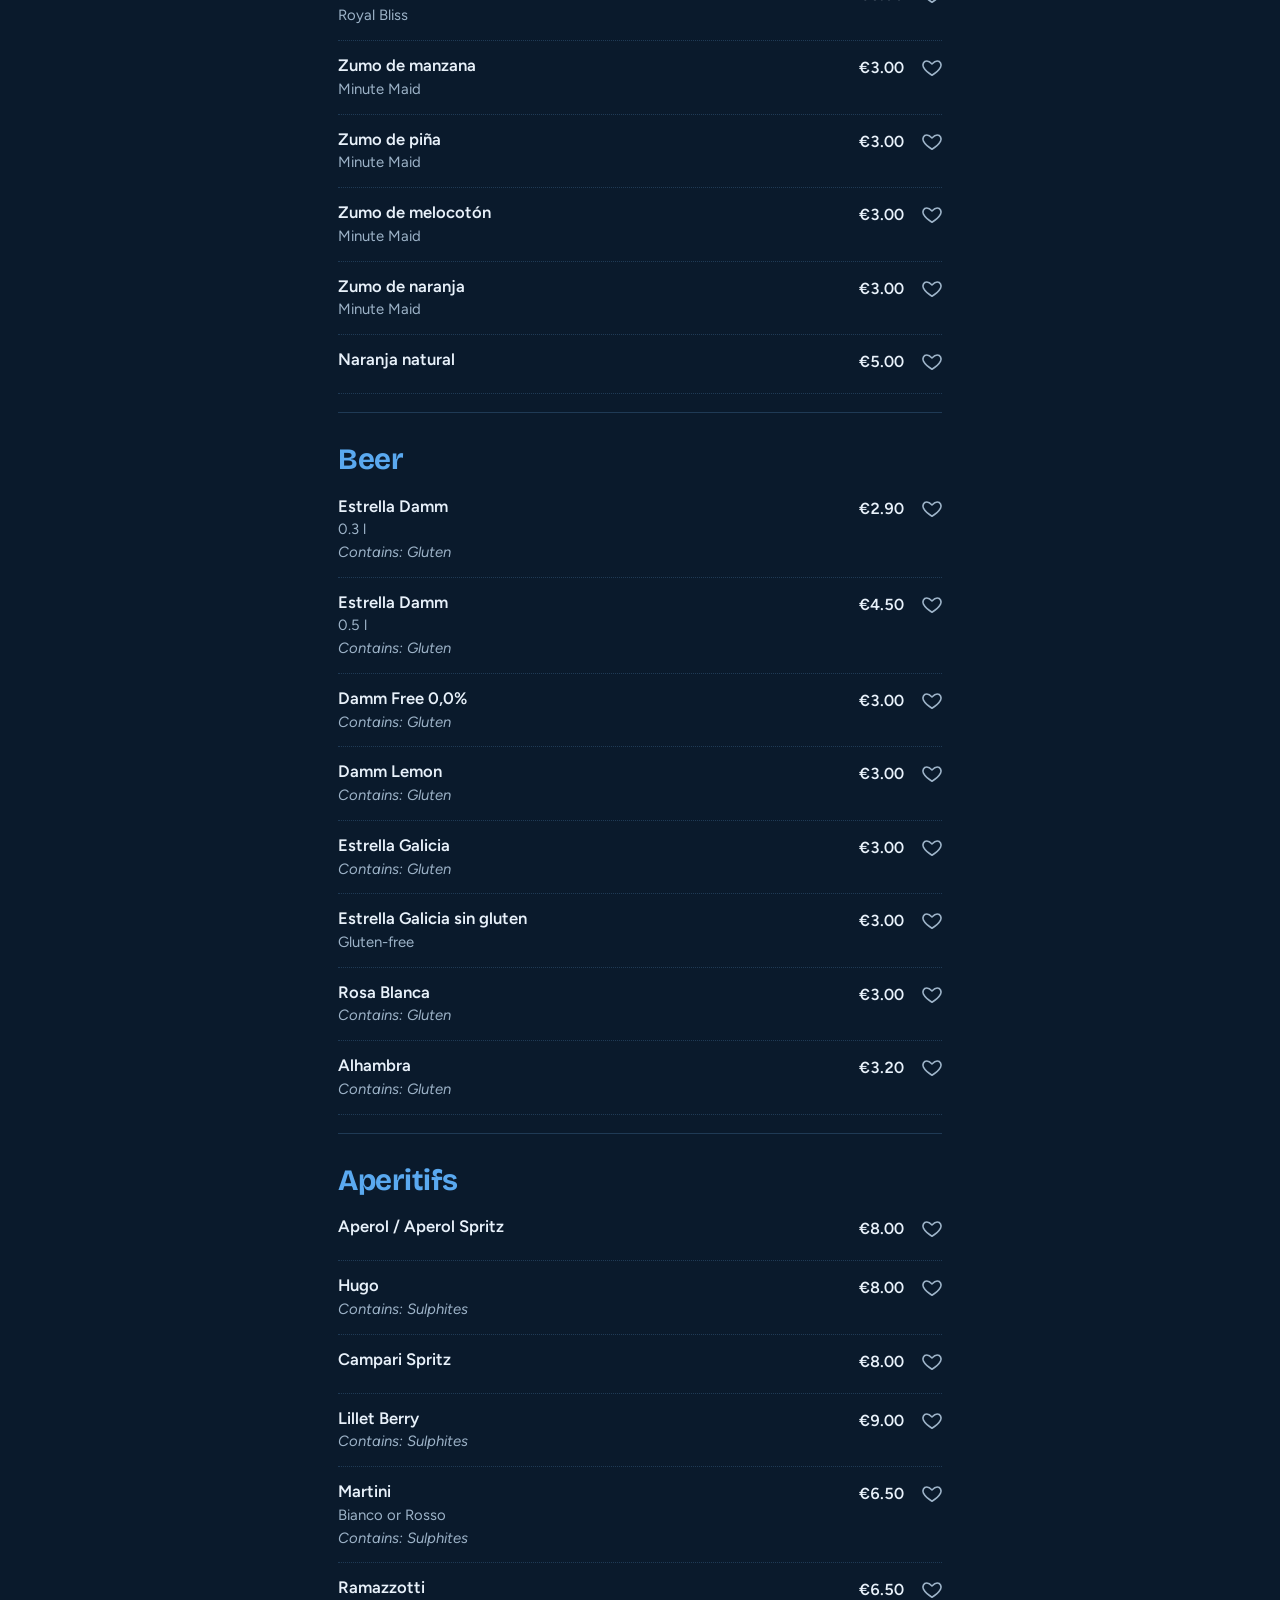
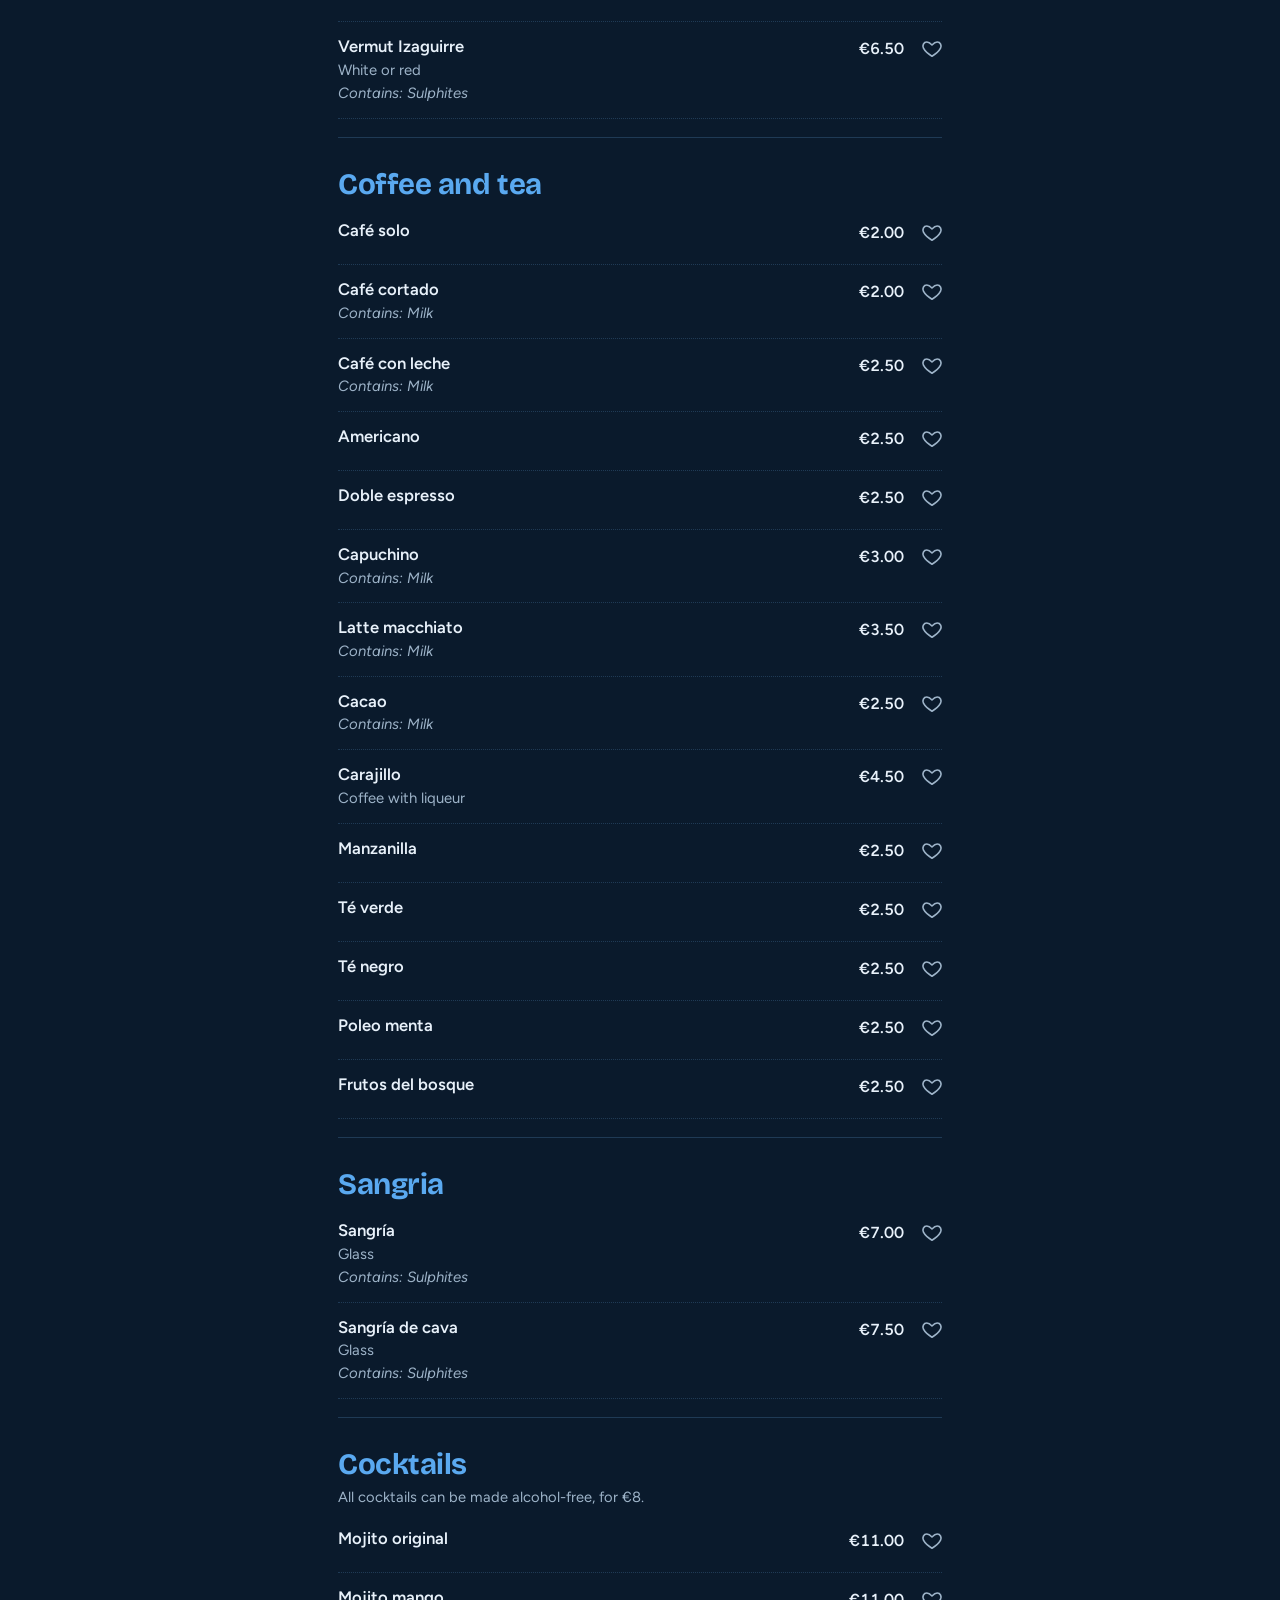
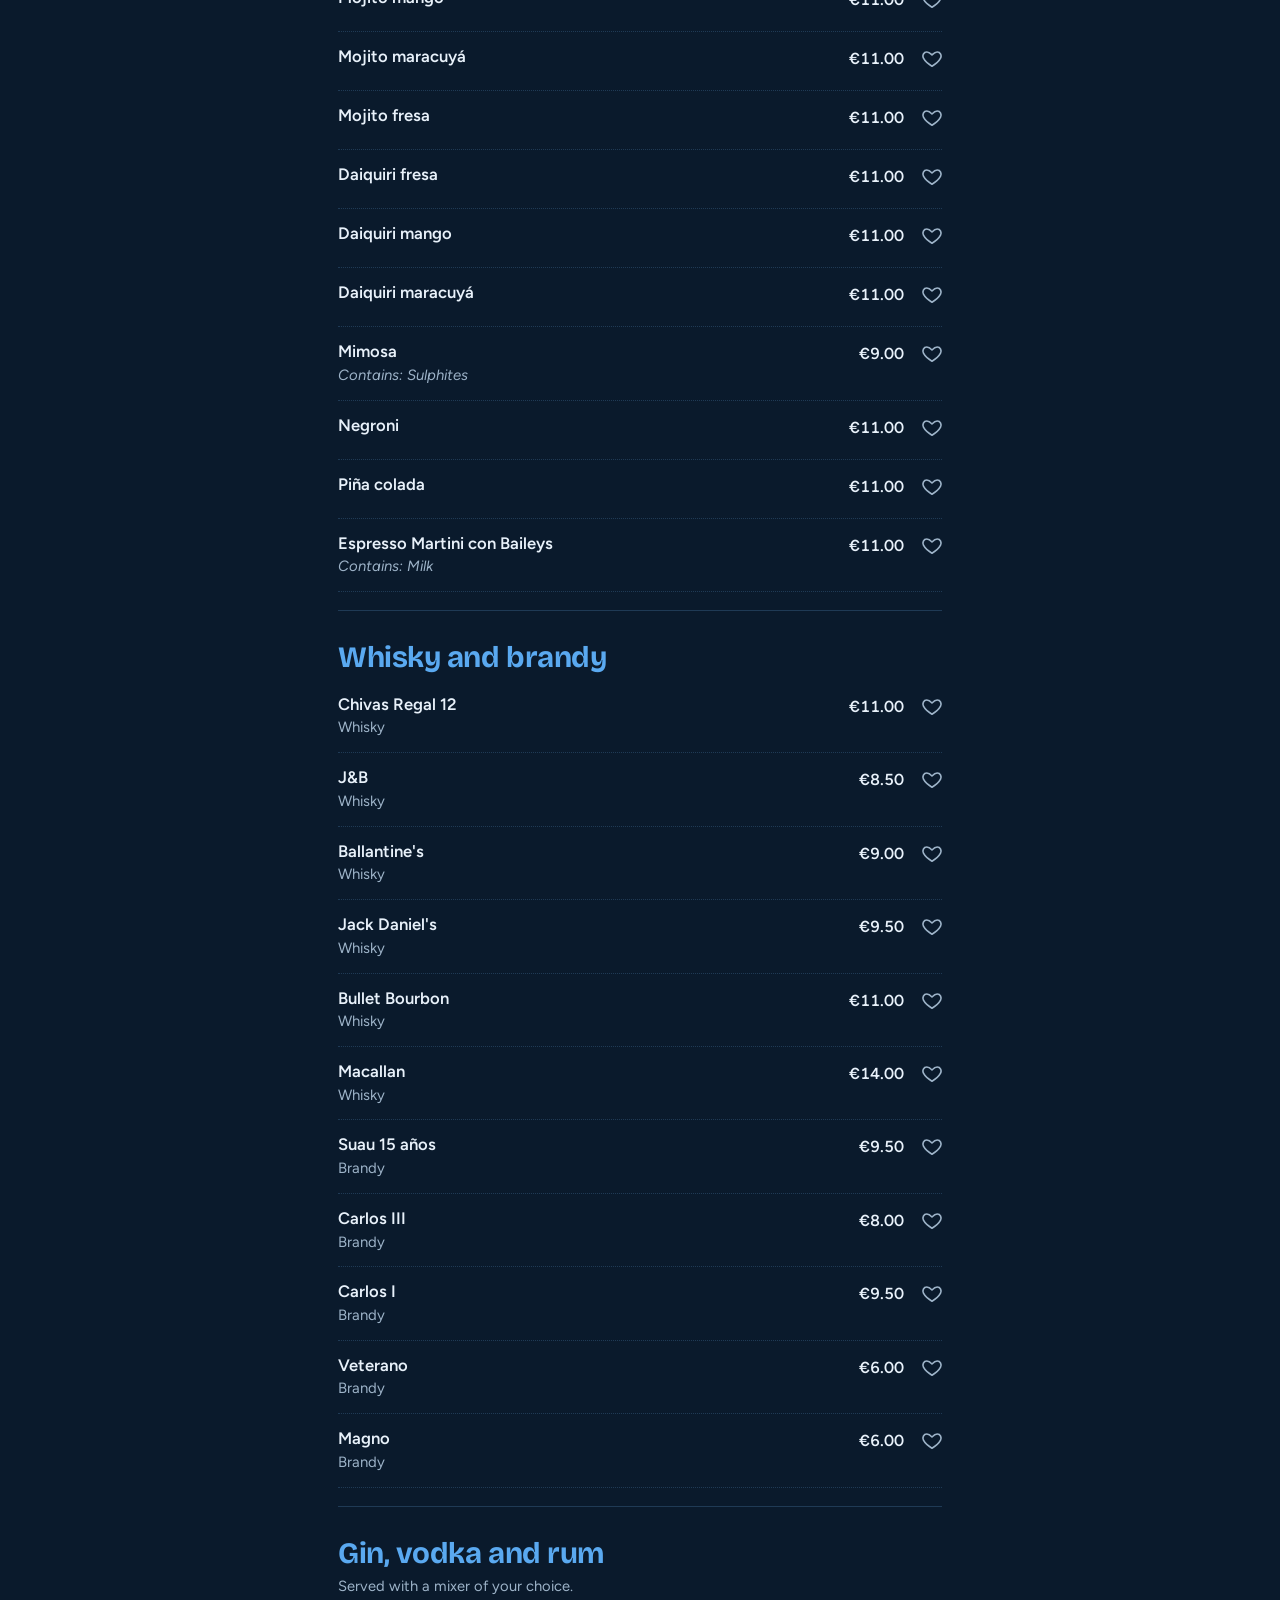
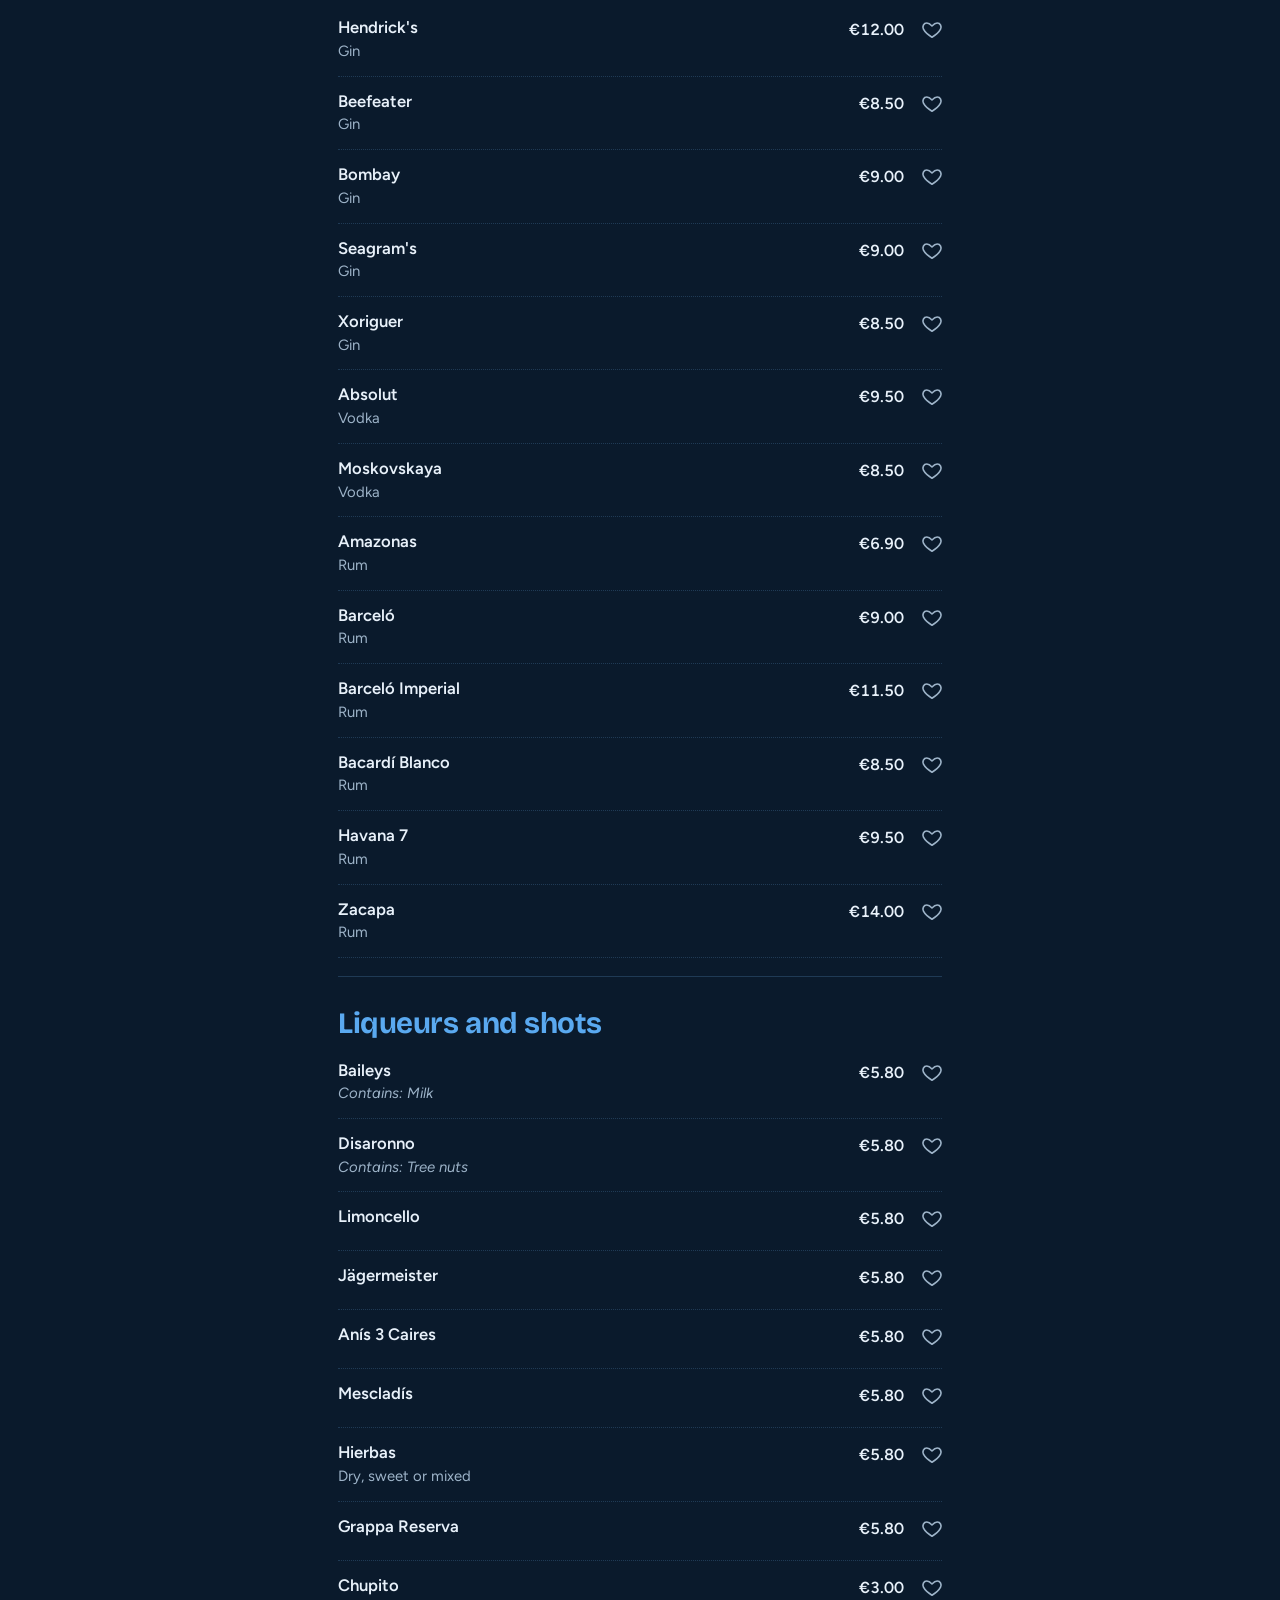
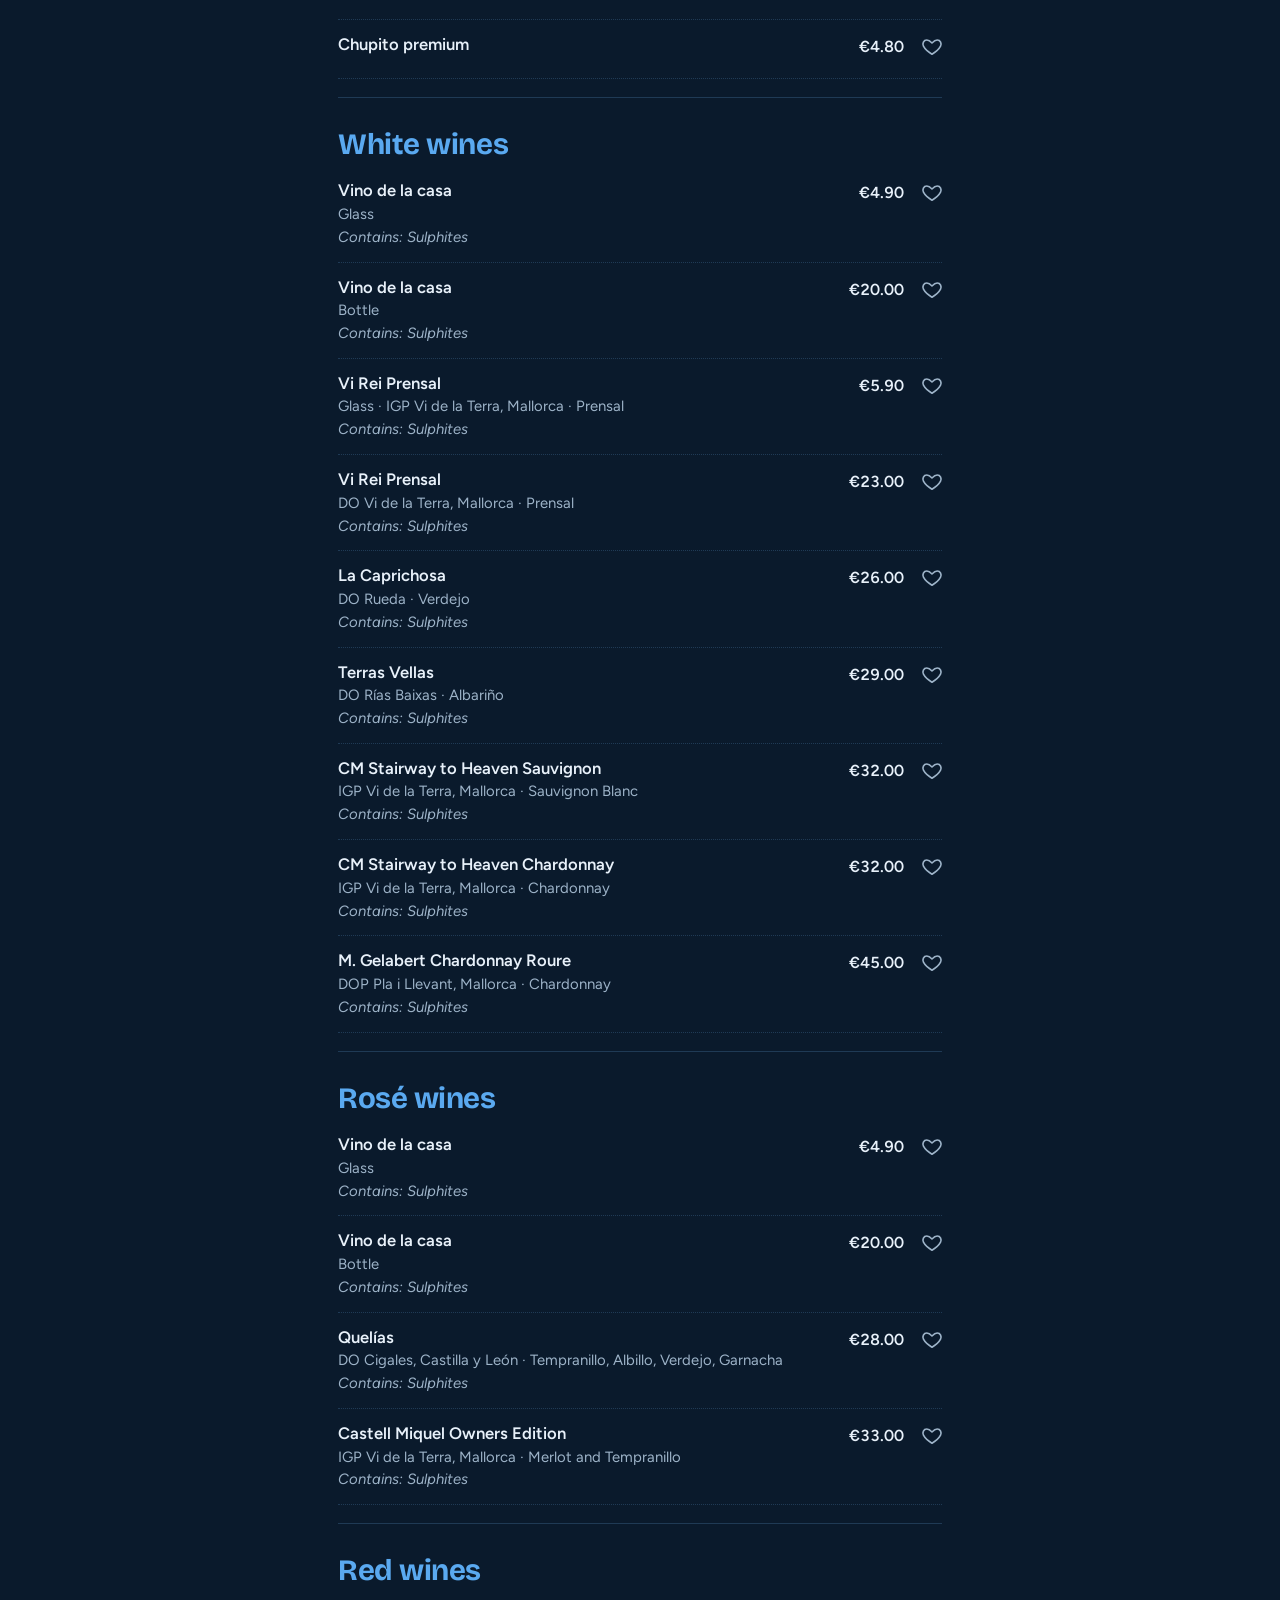
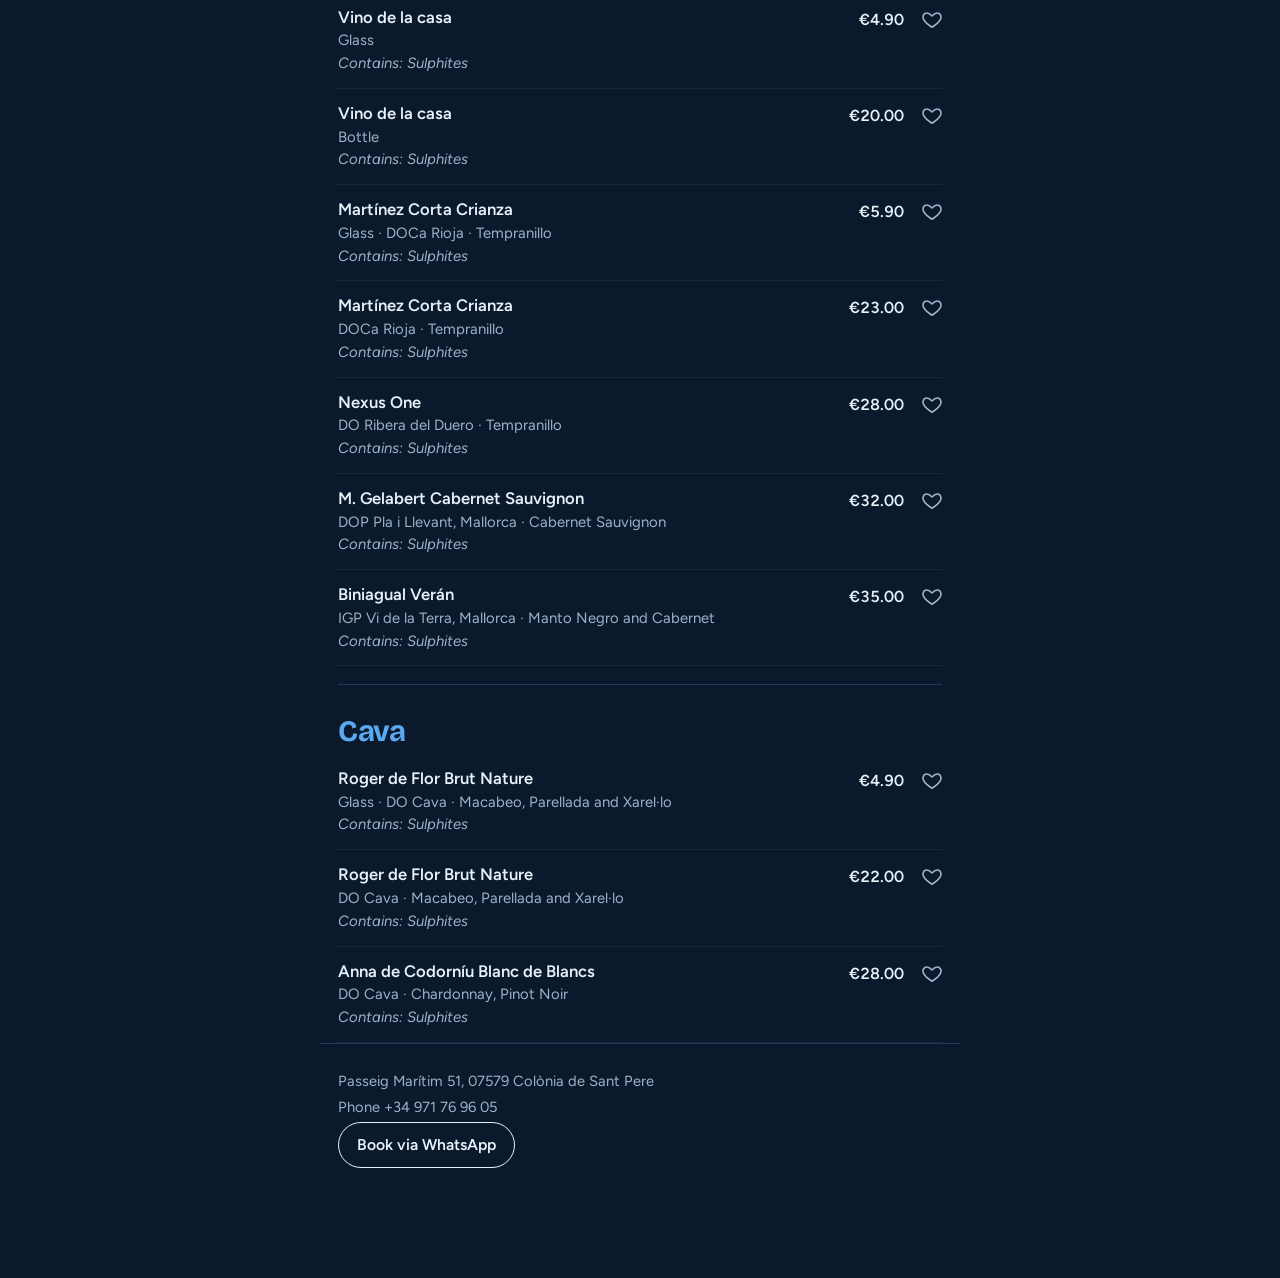
==== commit 908bfcae: "Ultimas categorias tambien pegadas a la izquierda Espacio en blanco al final de la barra de categori" ====
--- a/carta.html
+++ b/carta.html
@@ -8,7 +8,7 @@
 <link rel="preconnect" href="https://fonts.gstatic.com" crossorigin>
 <link rel="stylesheet" href="https://fonts.googleapis.com/css2?family=Bricolage+Grotesque:opsz,wght@12..96,500;12..96,700&family=Figtree:wght@400;500;600&display=swap">
 <script>try{if(localStorage.getItem("sb-theme")==="light")document.documentElement.setAttribute("data-theme","light")}catch(e){}</script>
-<link rel="stylesheet" href="style.css?v=20261004d">
+<link rel="stylesheet" href="style.css?v=20261004g">
 </head>
 <body>
 <div class="wrap slim">
@@ -66,7 +66,7 @@
 <div class="waiter" id="waiter" role="dialog" aria-modal="true" hidden>
   <div class="waiter-inner" id="waiterBody"></div>
 </div>
-<script src="data.js?v=20261004d"></script>
-<script src="carta.js?v=20261004d"></script>
+<script src="data.js?v=20261004g"></script>
+<script src="carta.js?v=20261004g"></script>
 </body>
 </html>
--- a/style.css
+++ b/style.css
@@ -338,3 +338,10 @@
 .al-tags .hit { background: var(--warn); color: var(--bg); }
 .ficha .muted { color: var(--muted); }
 .ficha-add { width: 100%; justify-content: center; margin-top: 26px; }
+
+/* ---- transiciones de la barra de categorías ---- */
+.chip, .seg button { transition: background-color 0.4s ease, color 0.4s ease; }
+.chips.swap { animation: chipsIn 0.4s ease-out; }
+@keyframes chipsIn { from { opacity: 0; } to { opacity: 1; } }
+@media (prefers-reduced-motion: reduce) { .chip, .seg button { transition: none; } .chips.swap { animation: none; } }
+.chips-end { flex: 0 0 0; }
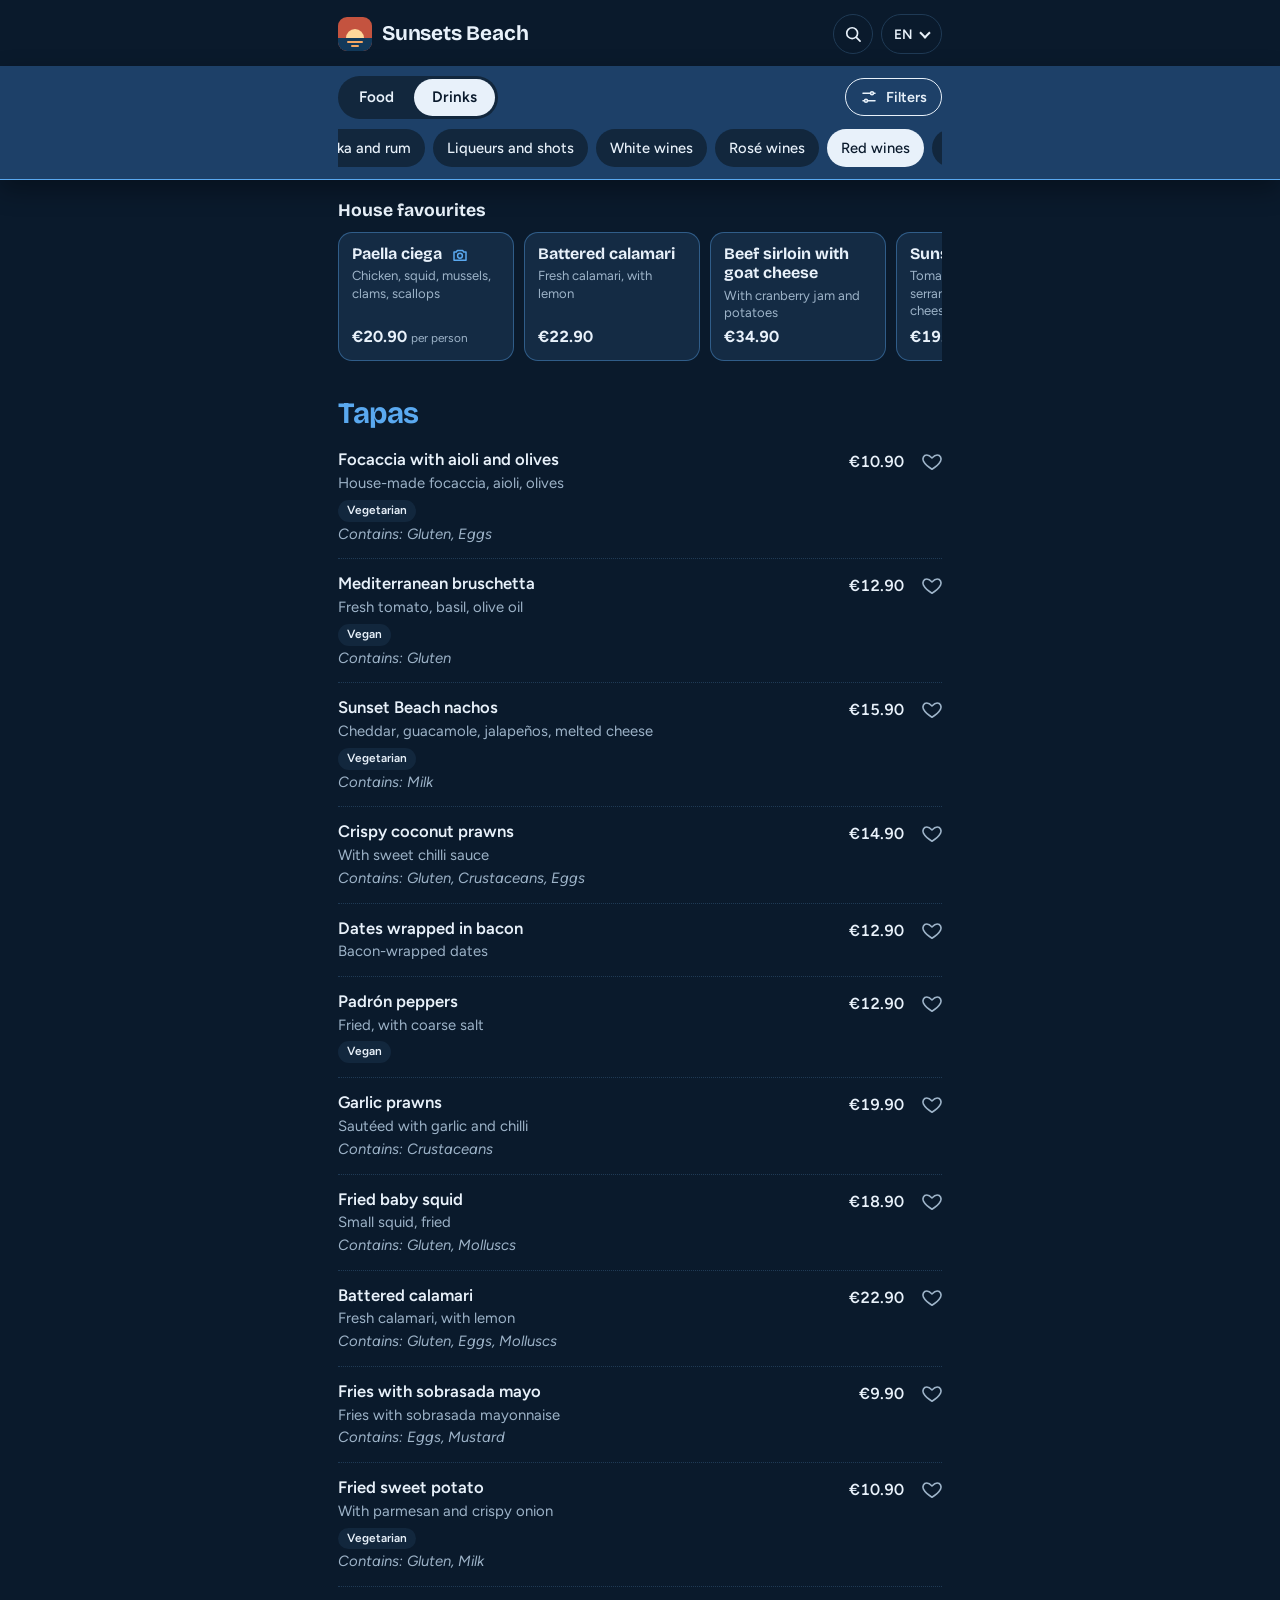
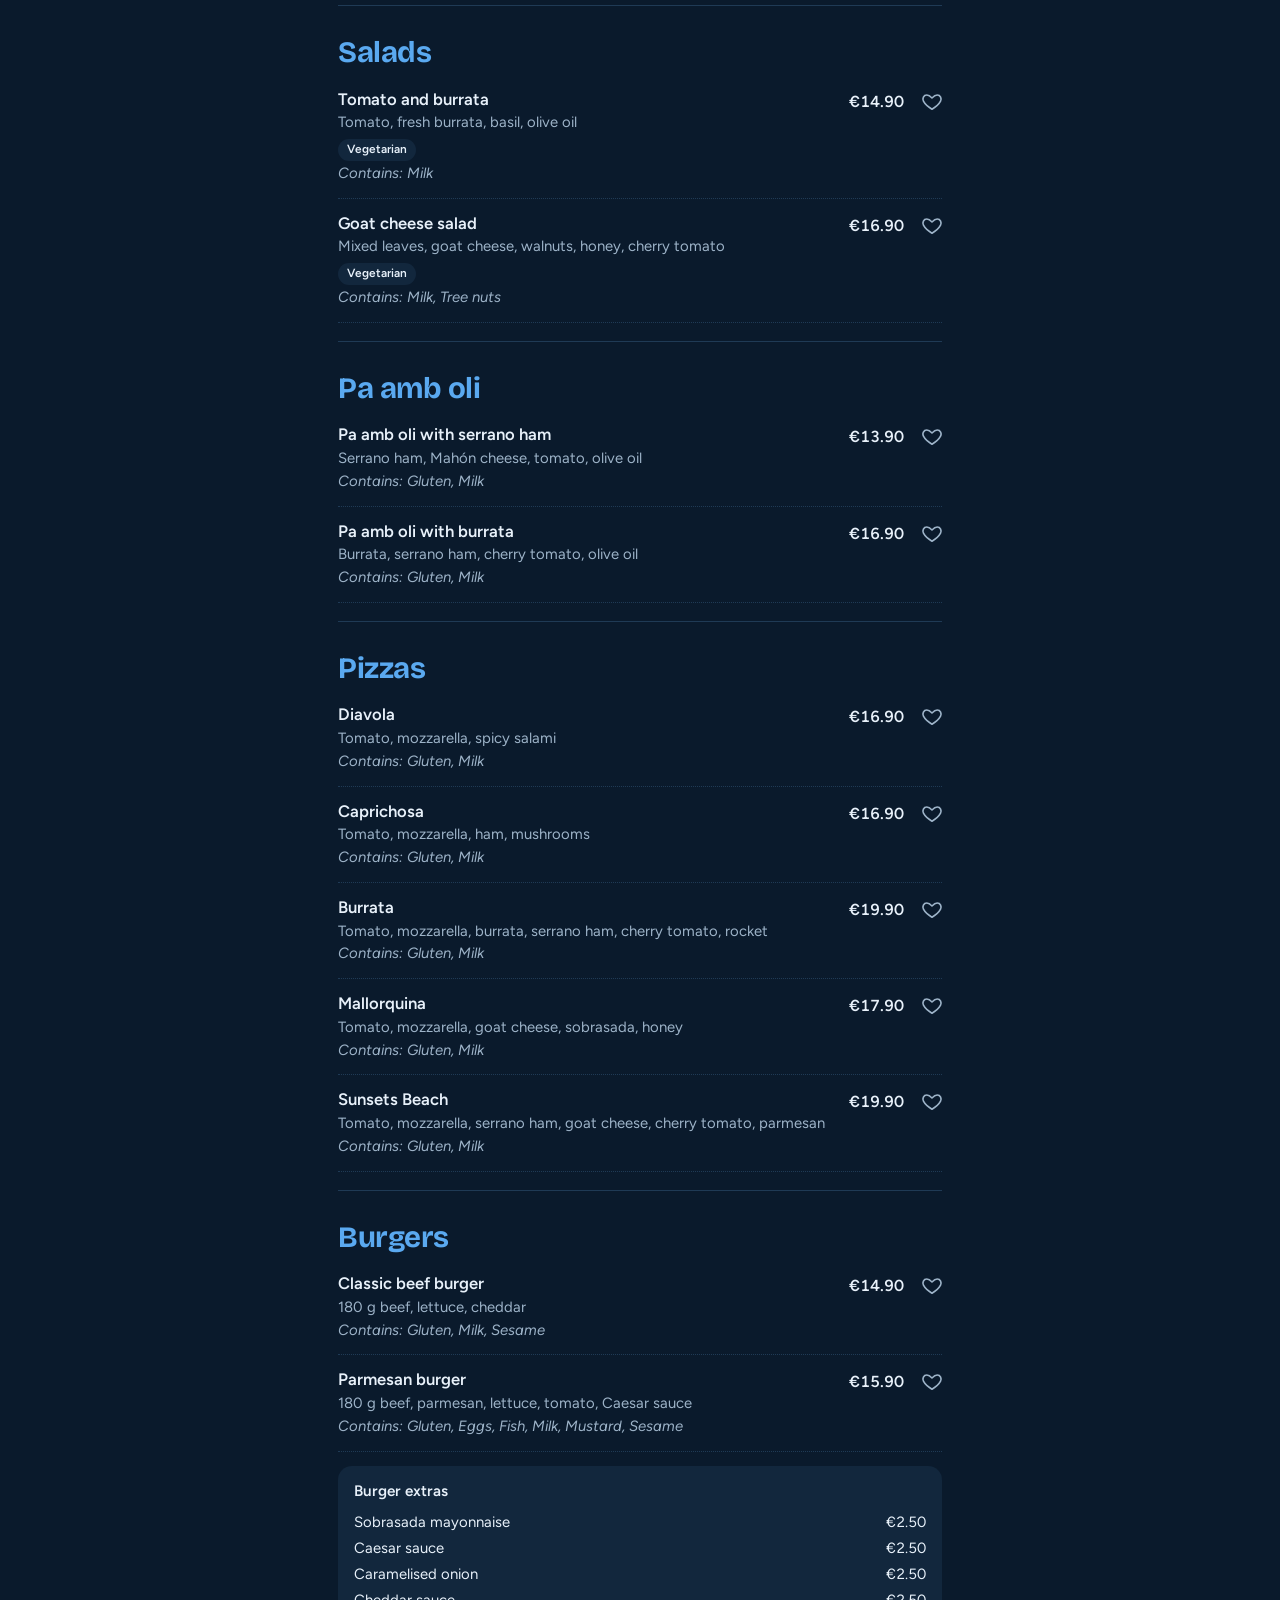
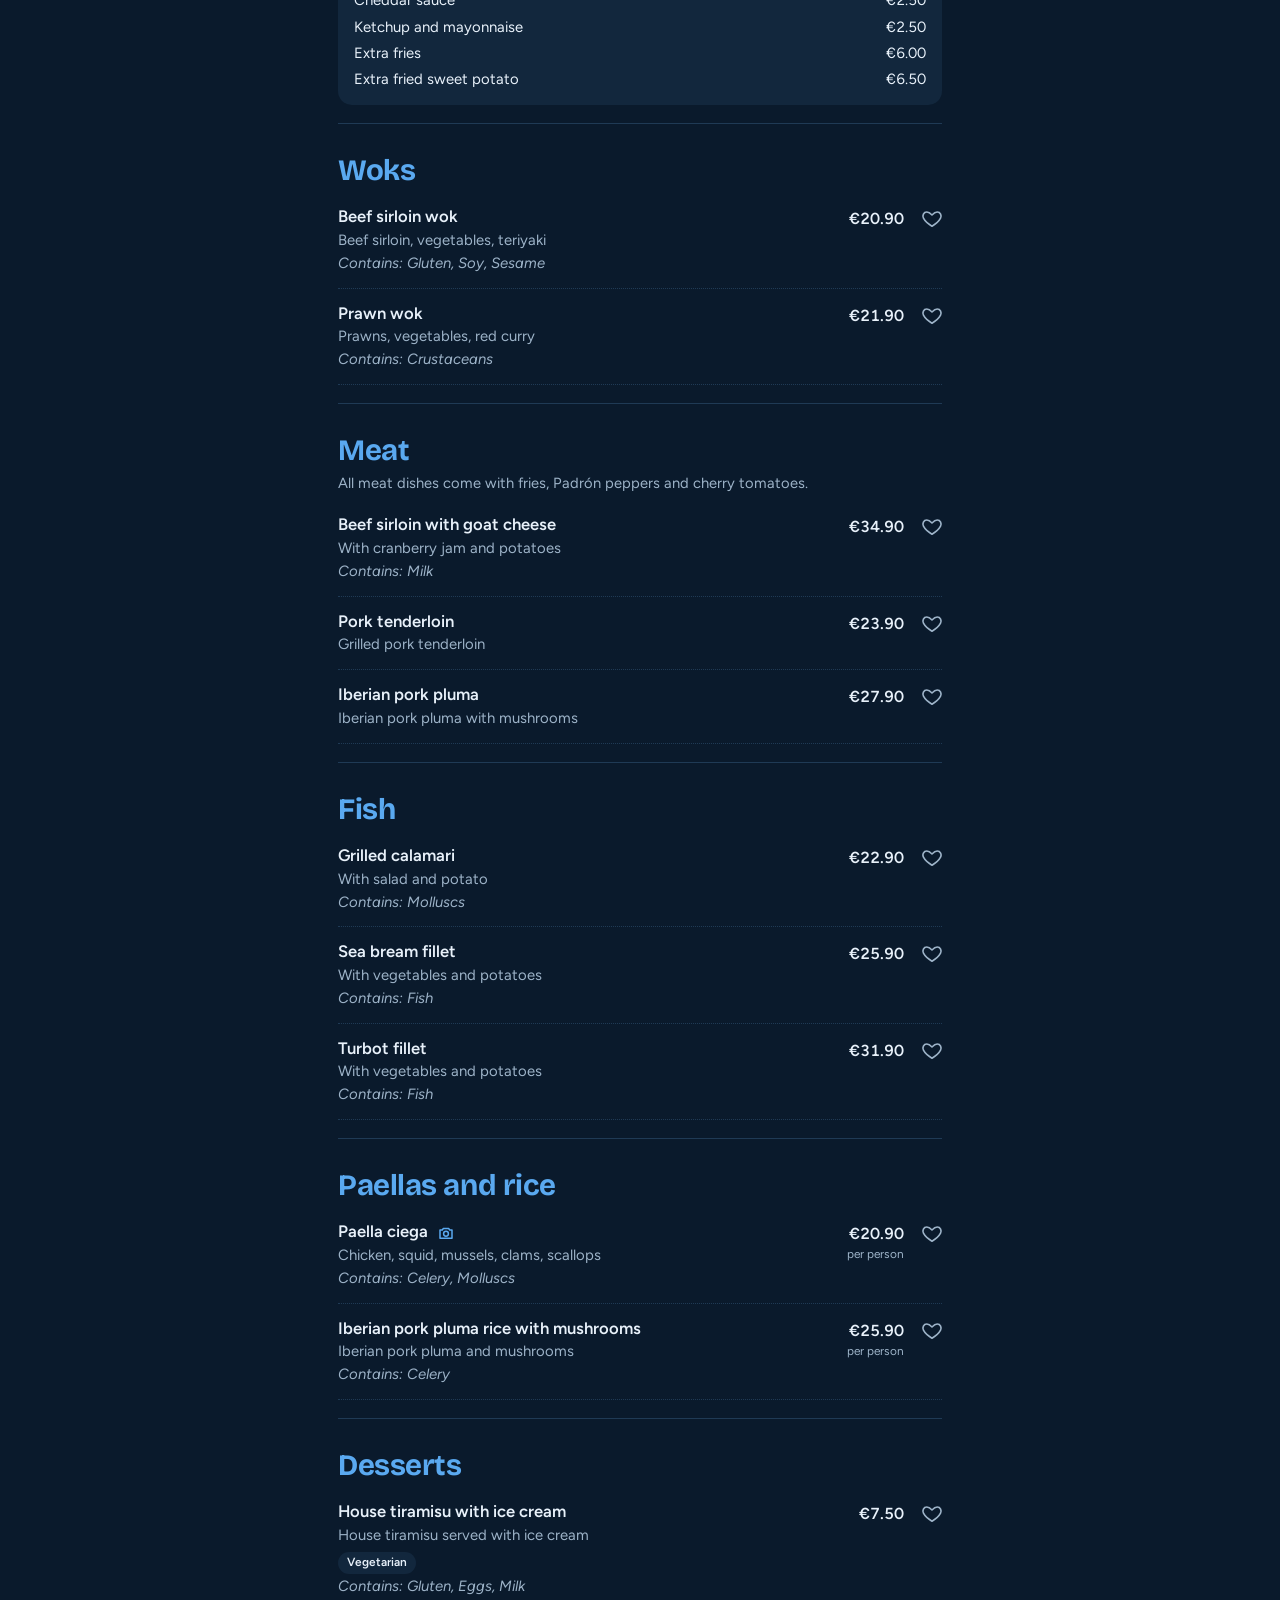
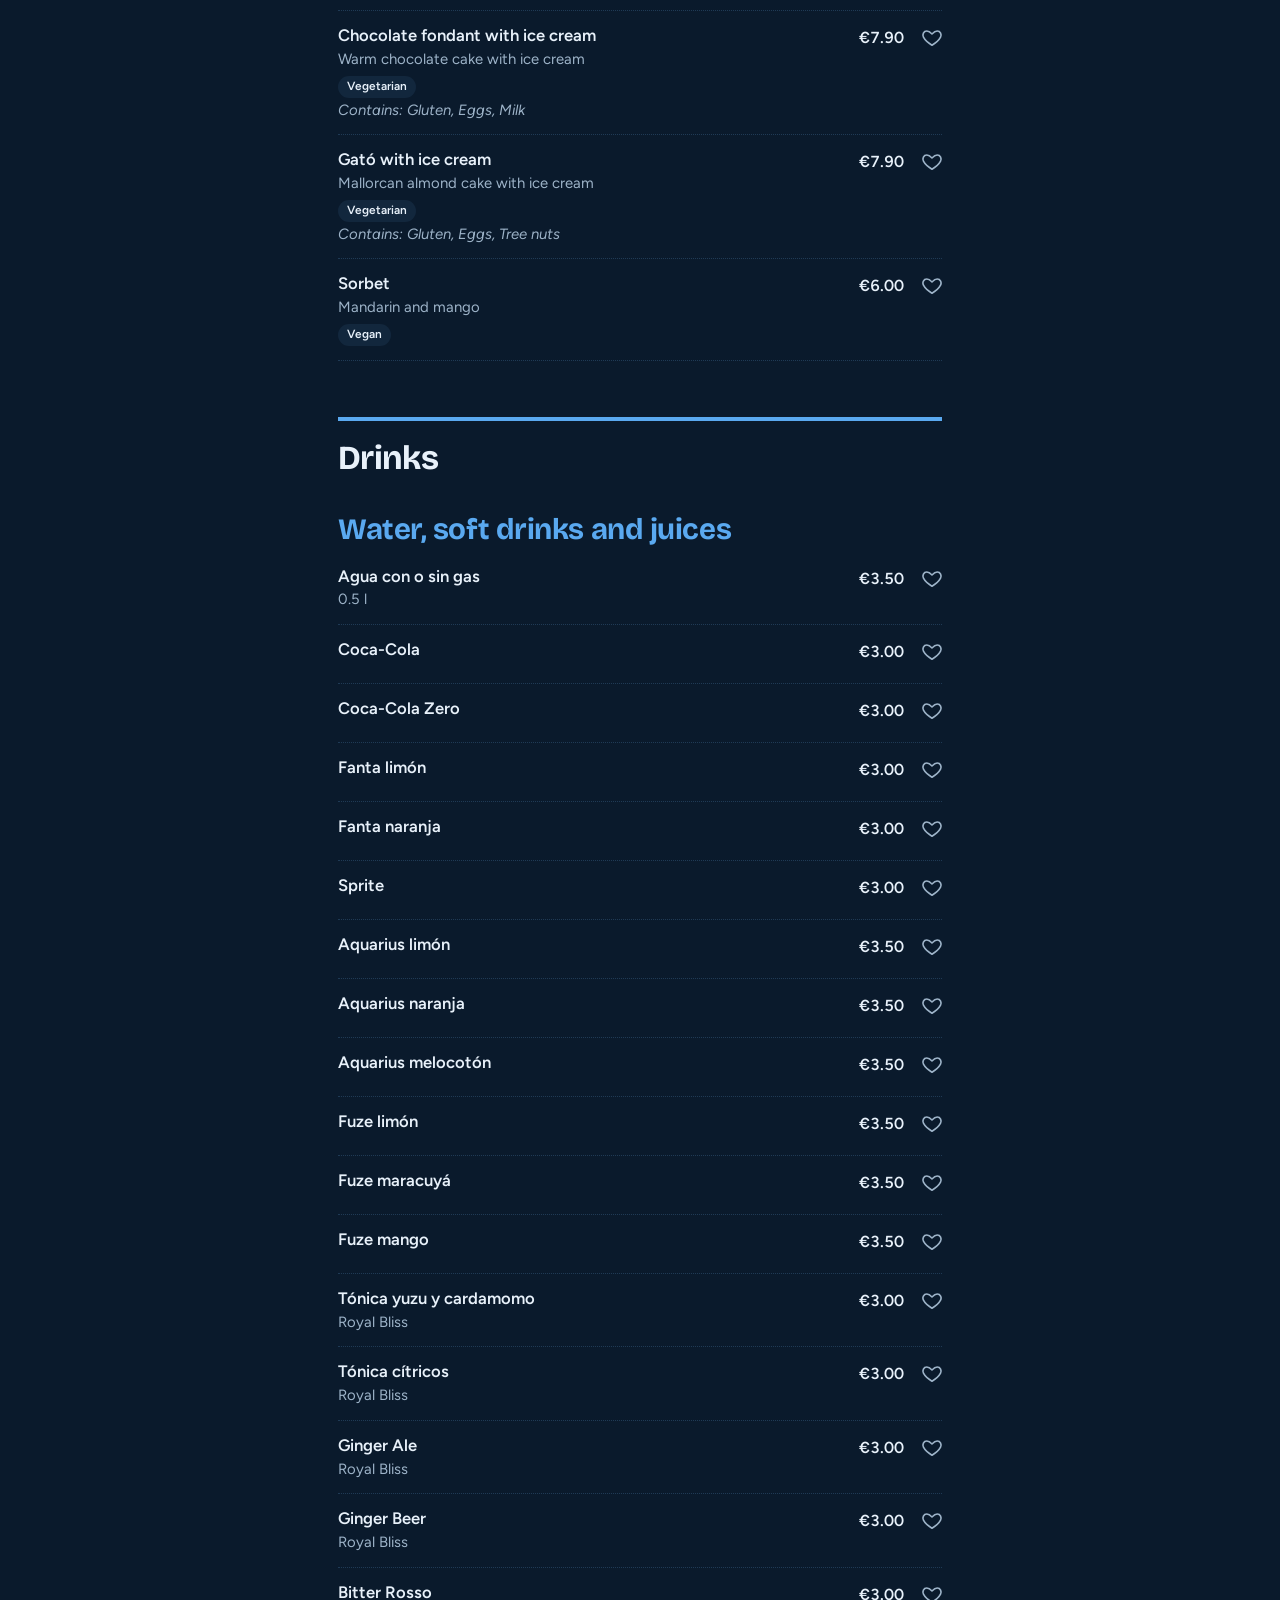
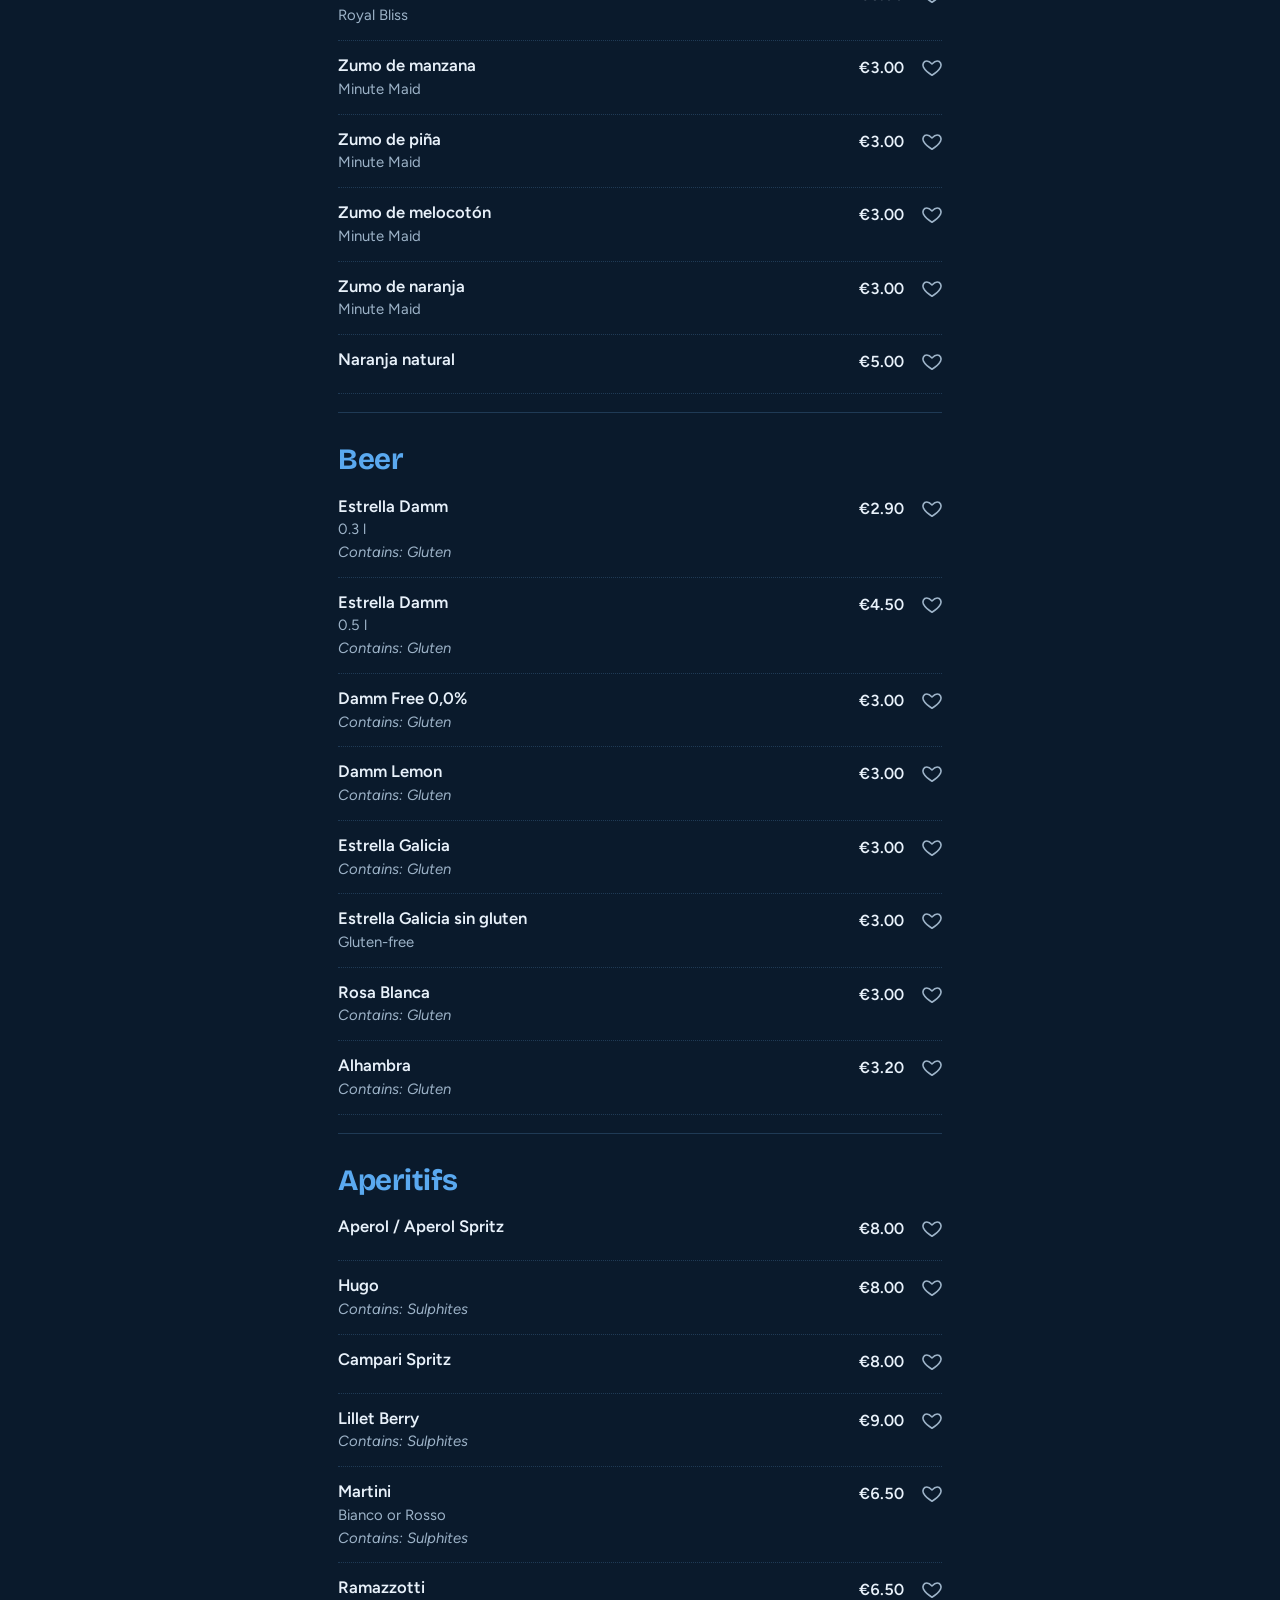
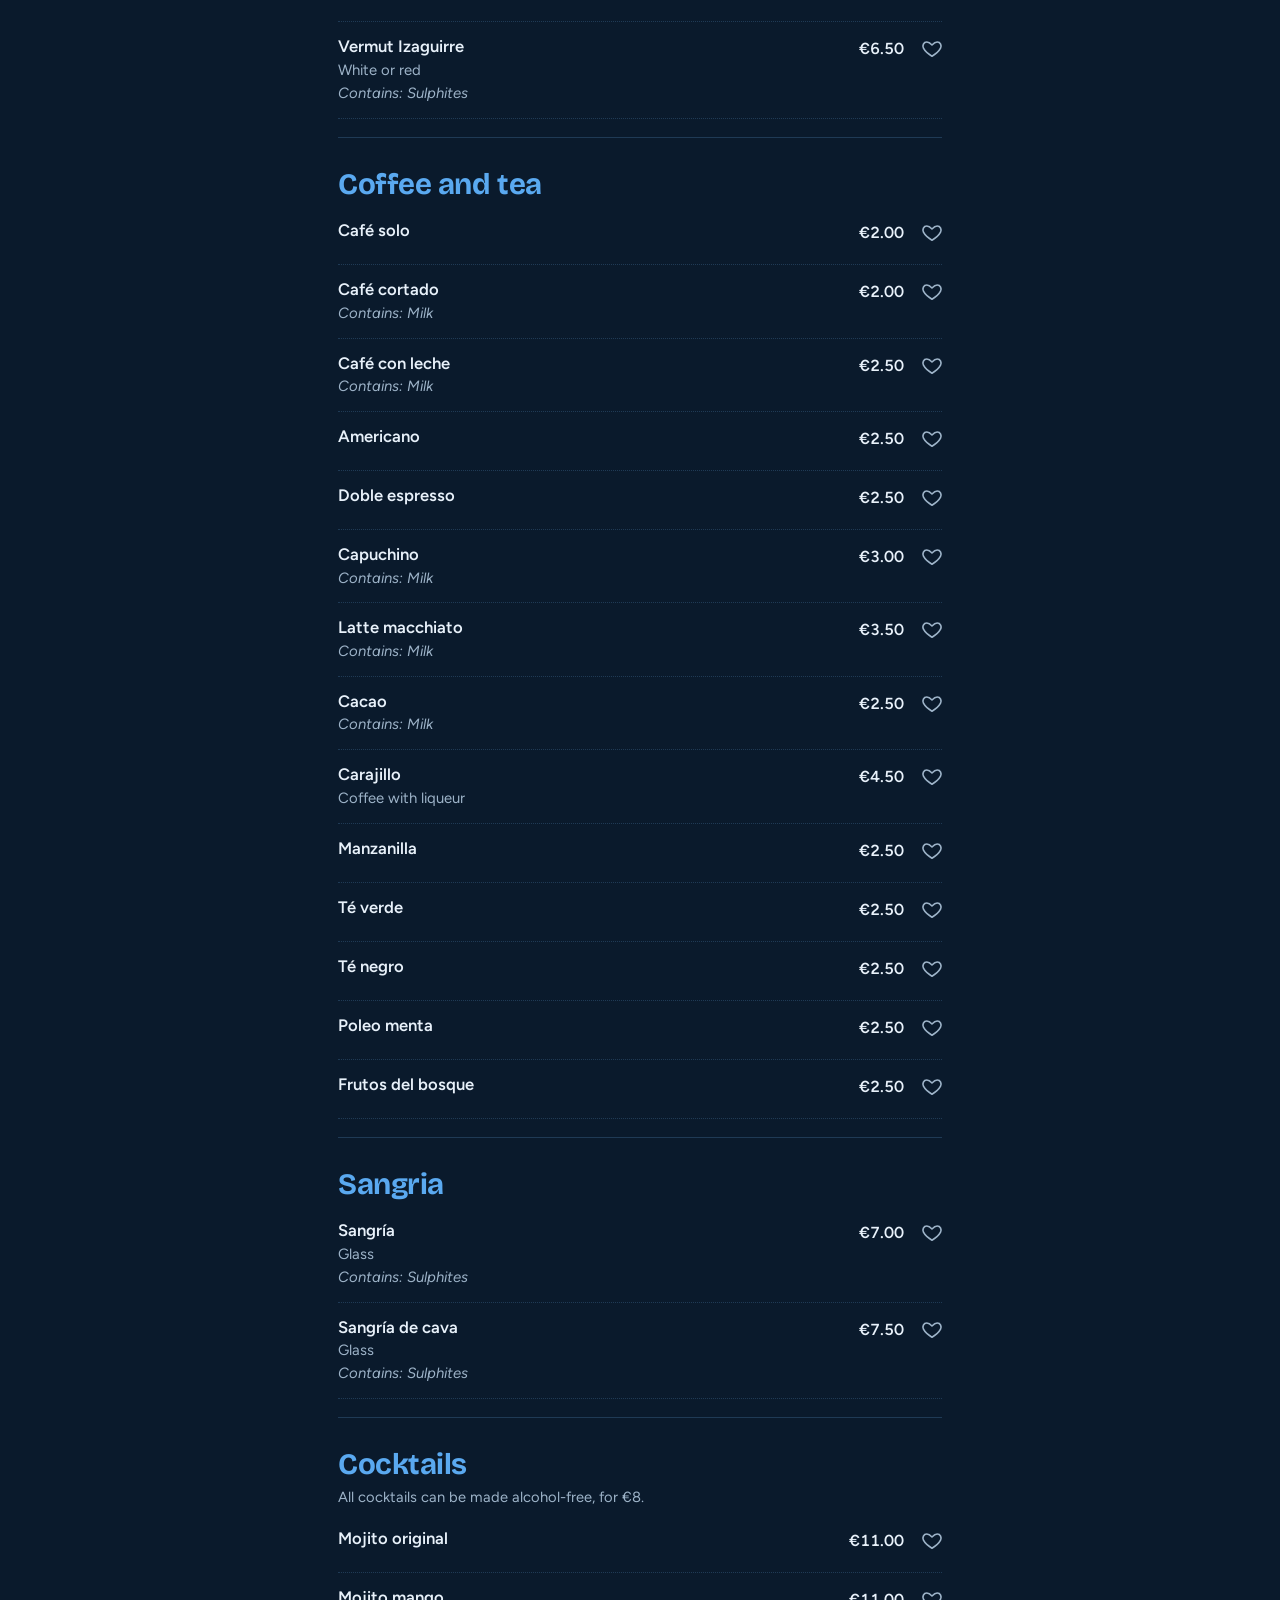
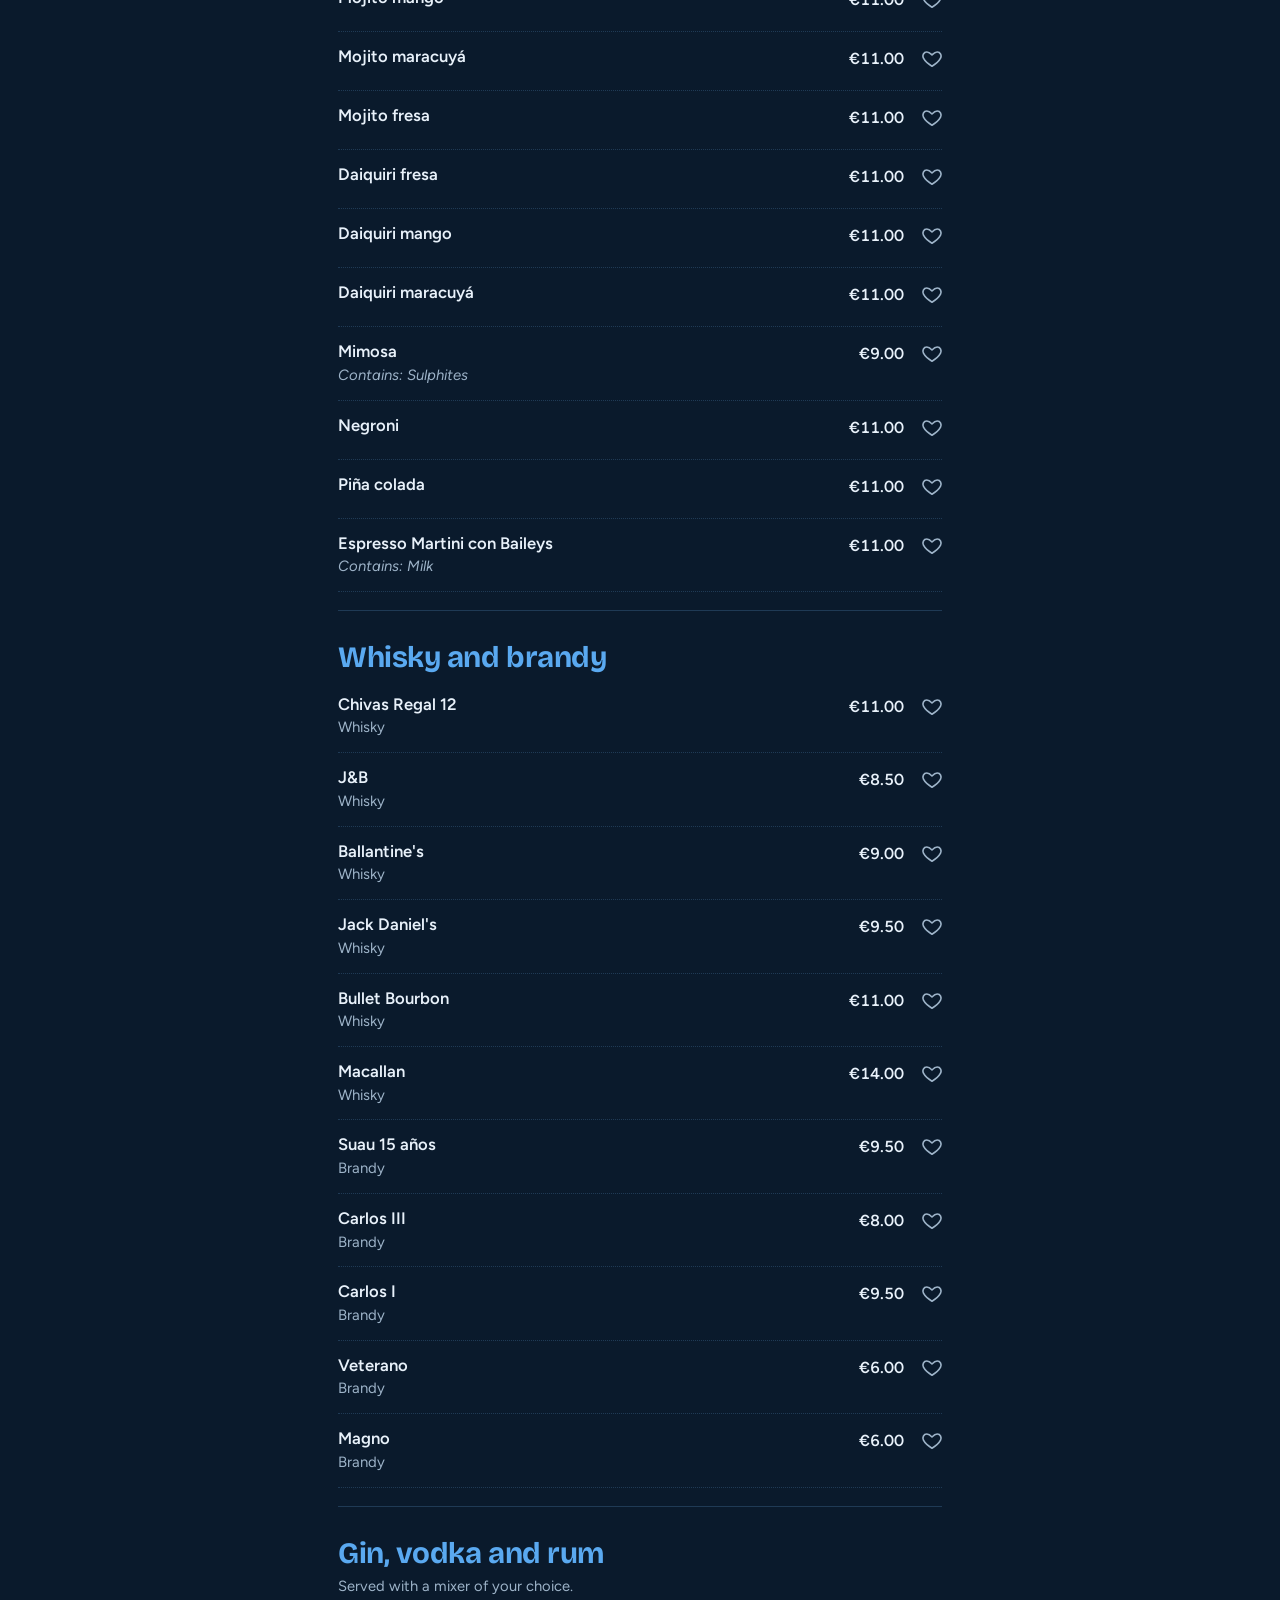
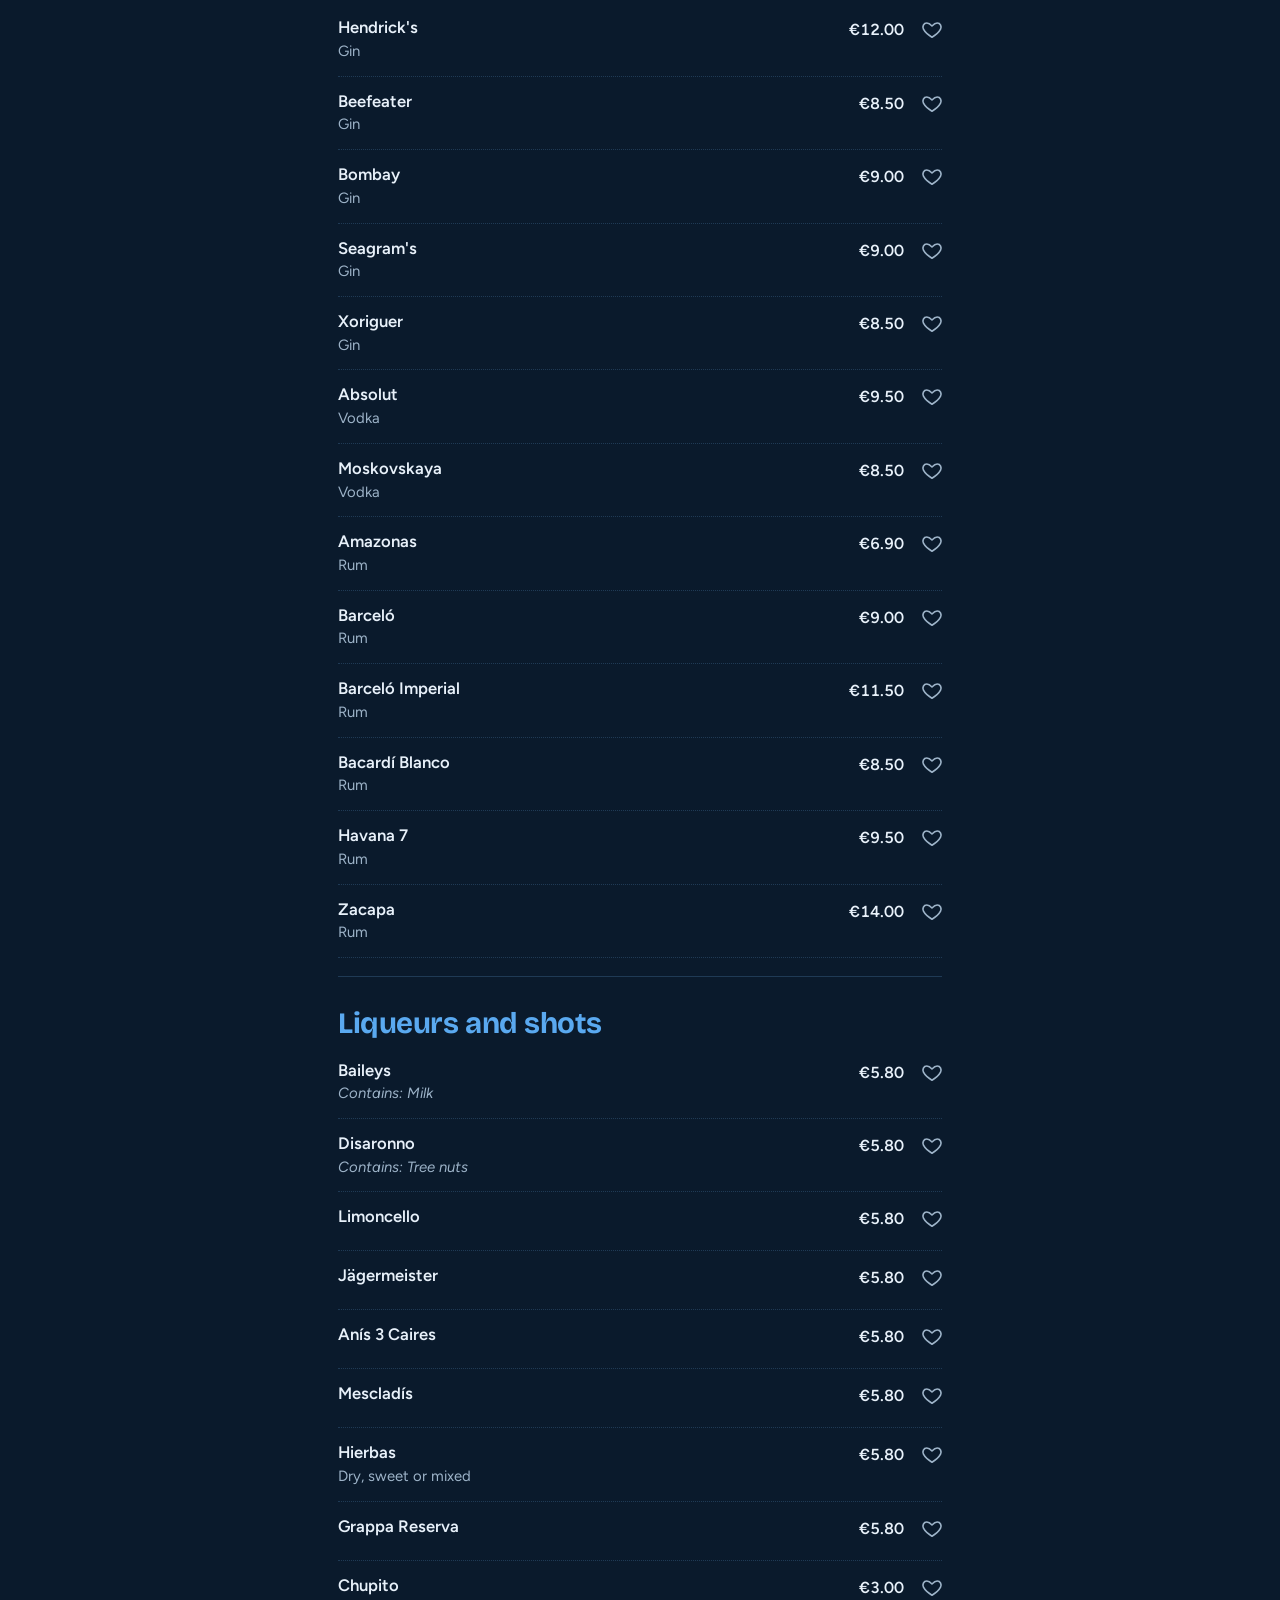
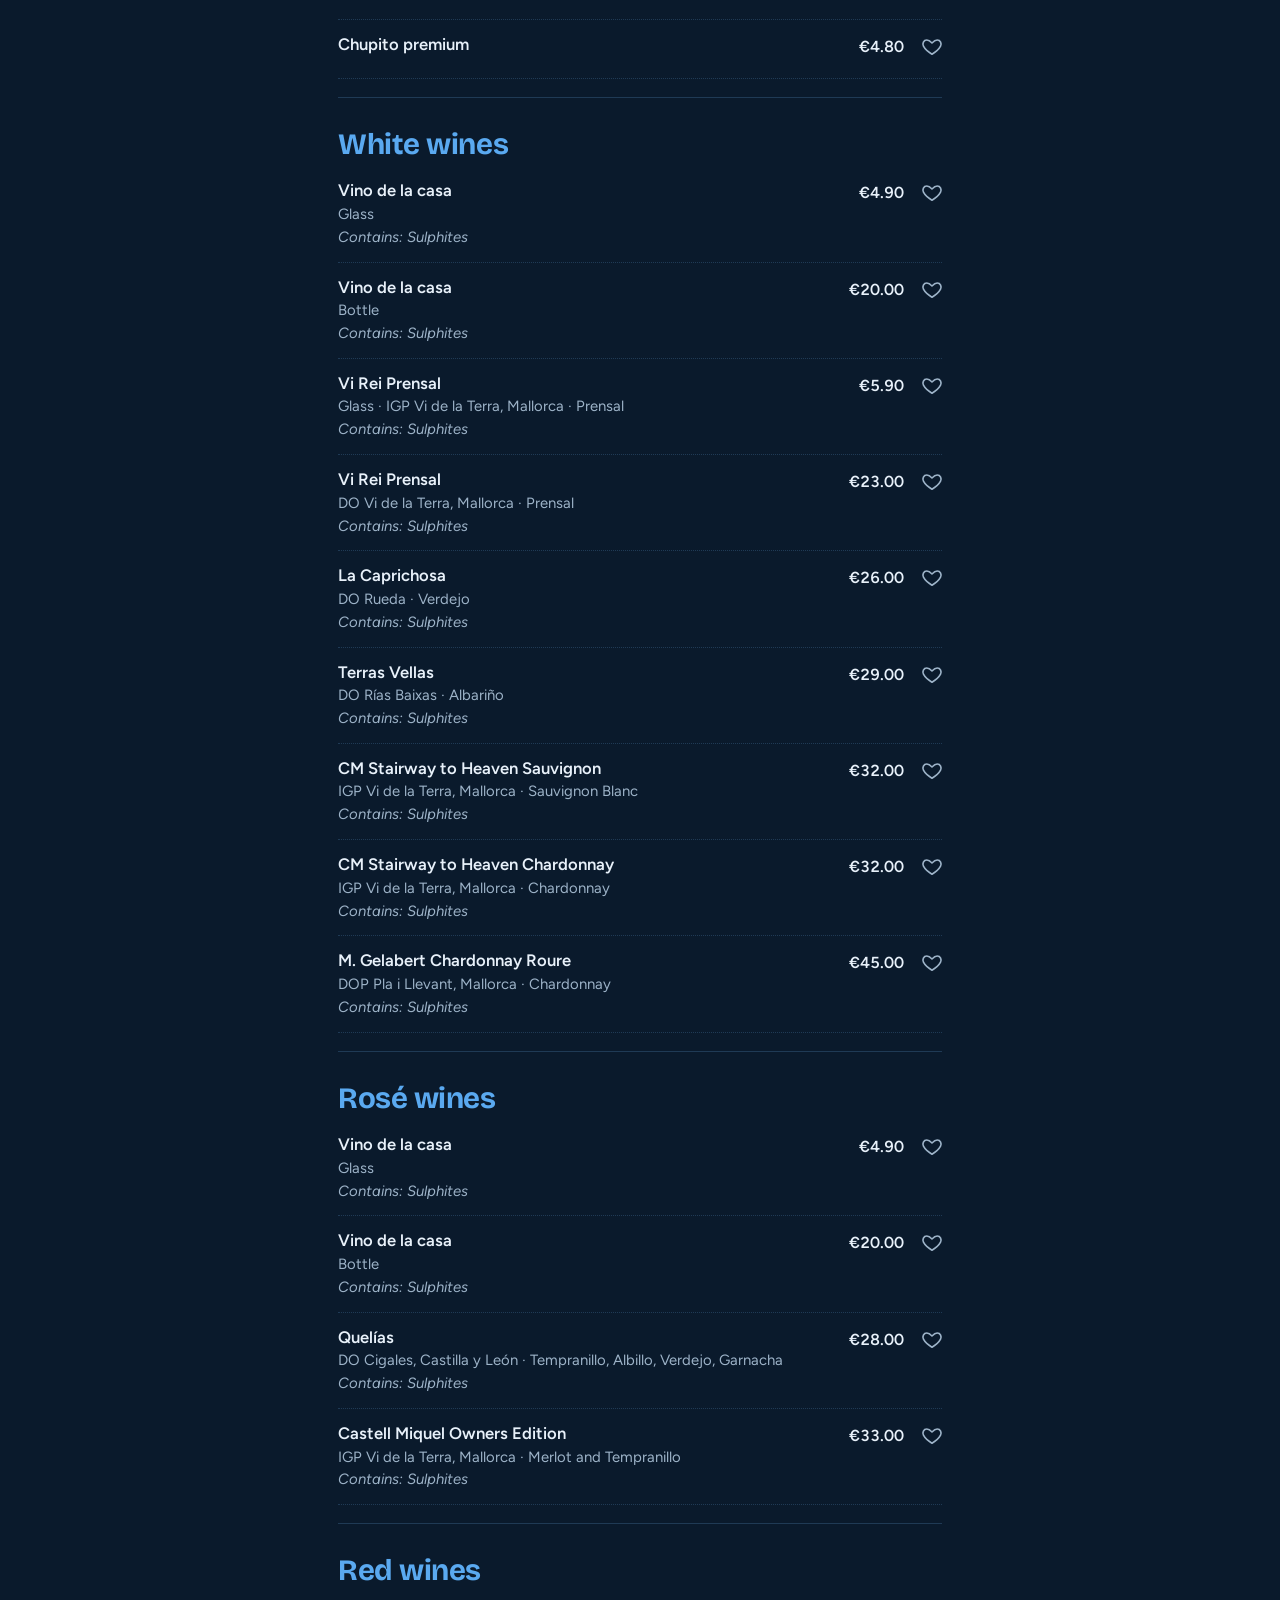
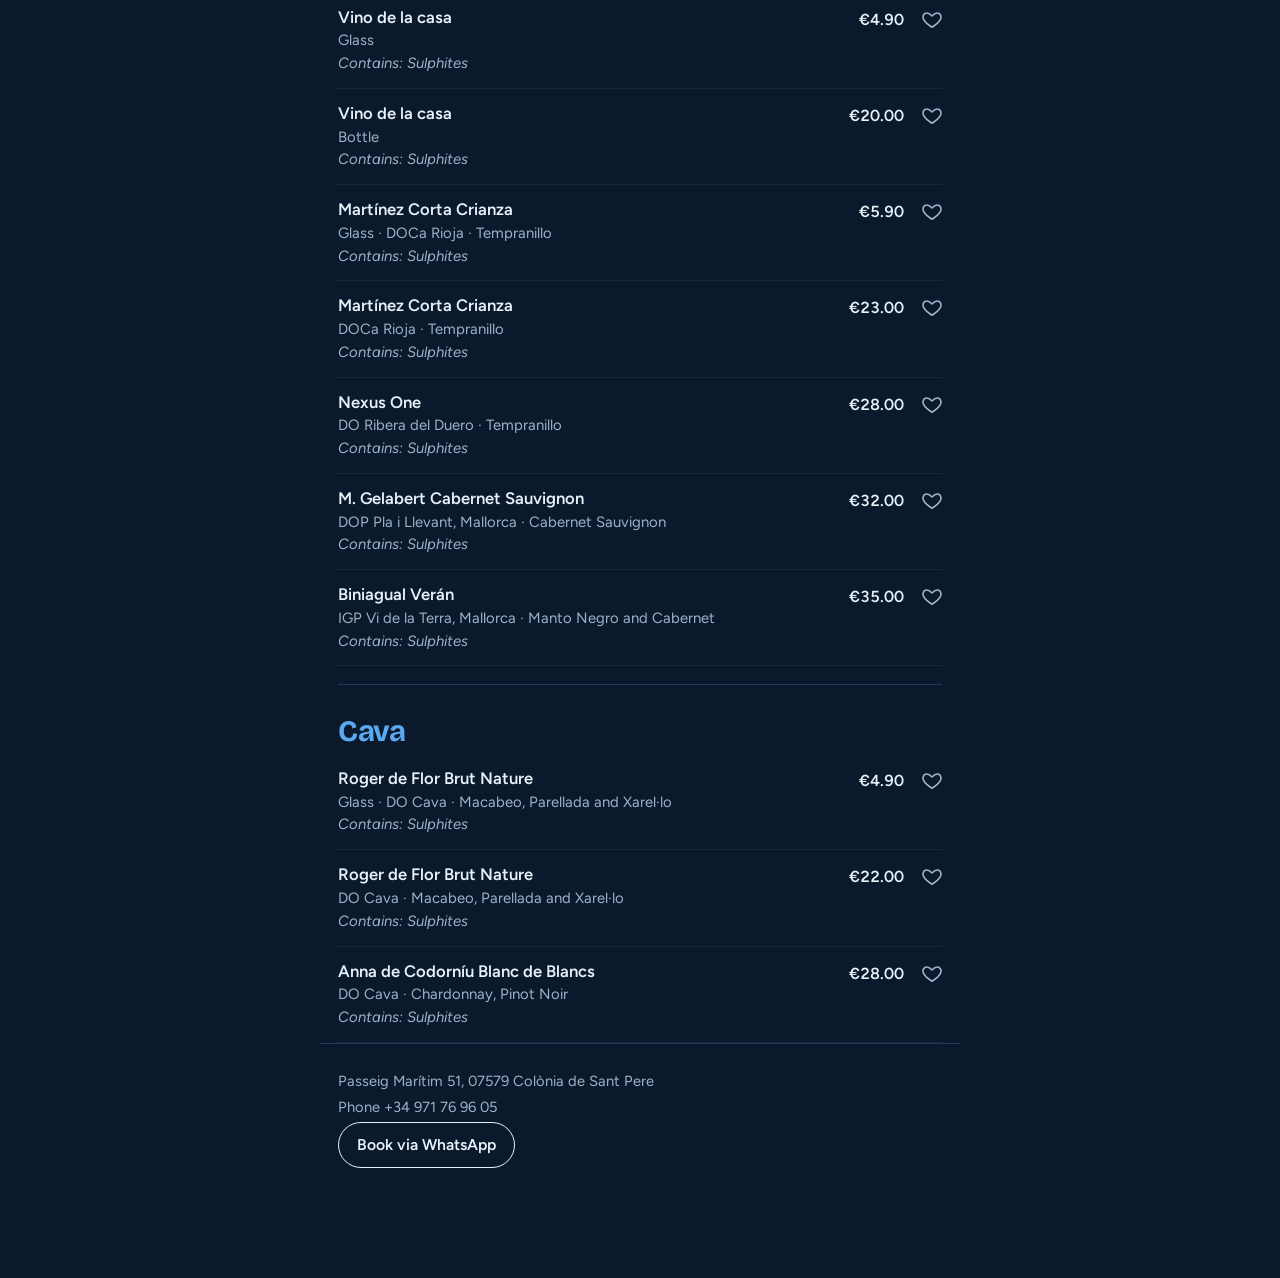
==== commit 1bbffa8a: "Hoja de filtros sobre superficie elevada y tema por defecto elegible La hoja de filtros y la ficha u" ====
--- a/carta.html
+++ b/carta.html
@@ -1,5 +1,5 @@
 <!doctype html>
-<html lang="es">
+<html lang="es" data-default-theme="dark">
 <head>
 <meta charset="utf-8">
 <meta name="viewport" content="width=device-width, initial-scale=1, viewport-fit=cover">
@@ -7,8 +7,8 @@
 <link rel="preconnect" href="https://fonts.googleapis.com">
 <link rel="preconnect" href="https://fonts.gstatic.com" crossorigin>
 <link rel="stylesheet" href="https://fonts.googleapis.com/css2?family=Bricolage+Grotesque:opsz,wght@12..96,500;12..96,700&family=Figtree:wght@400;500;600&display=swap">
-<script>try{if(localStorage.getItem("sb-theme")==="light")document.documentElement.setAttribute("data-theme","light")}catch(e){}</script>
-<link rel="stylesheet" href="style.css?v=20261004g">
+<script>try{var d=document.documentElement,t=localStorage.getItem("sb-theme")||d.getAttribute("data-default-theme");if(t==="light")d.setAttribute("data-theme","light")}catch(e){}</script>
+<link rel="stylesheet" href="style.css?v=20261004h">
 </head>
 <body>
 <div class="wrap slim">
@@ -66,7 +66,7 @@
 <div class="waiter" id="waiter" role="dialog" aria-modal="true" hidden>
   <div class="waiter-inner" id="waiterBody"></div>
 </div>
-<script src="data.js?v=20261004g"></script>
-<script src="carta.js?v=20261004g"></script>
+<script src="data.js?v=20261004h"></script>
+<script src="carta.js?v=20261004h"></script>
 </body>
 </html>
--- a/style.css
+++ b/style.css
@@ -290,8 +290,8 @@
 #filtersBtn { flex: none; }
 
 /* ---- hoja de filtros ---- */
-.sheet-back { position: fixed; inset: 0; z-index: 20; background: rgba(2, 10, 20, 0.6); }
-.sheet { position: fixed; left: 0; right: 0; bottom: 0; z-index: 21; max-height: 86vh; overflow-y: auto; background: var(--bg); border-top: 1px solid var(--line); border-radius: 20px 20px 0 0; padding: 18px 18px calc(22px + env(safe-area-inset-bottom, 0px)); }
+.sheet-back { position: fixed; inset: 0; z-index: 20; background: rgba(2, 10, 20, 0.72); }
+.sheet { position: fixed; left: 0; right: 0; bottom: 0; z-index: 21; max-height: 86vh; overflow-y: auto; background: var(--raised); border-top: 2px solid var(--raised-line); box-shadow: 0 -12px 32px rgba(0, 0, 0, 0.45); border-radius: 20px 20px 0 0; padding: 18px 18px calc(22px + env(safe-area-inset-bottom, 0px)); }
 .sheet-inner { max-width: 640px; margin: 0 auto; }
 .sheet-top { display: flex; justify-content: space-between; align-items: center; gap: 12px; }
 .sheet h2 { font-family: var(--font-display); font-weight: 700; font-size: 1.4rem; margin: 0; }
@@ -345,3 +345,8 @@
 @keyframes chipsIn { from { opacity: 0; } to { opacity: 1; } }
 @media (prefers-reduced-motion: reduce) { .chip, .seg button { transition: none; } .chips.swap { animation: none; } }
 .chips-end { flex: 0 0 0; }
+.sheet .opt { border-color: color-mix(in srgb, var(--ink) 35%, transparent); }
+.sheet .opt[aria-pressed="true"] { border-color: var(--accent); }
+.sheet .switch .track { background: color-mix(in srgb, var(--ink) 30%, transparent); }
+.sheet .switch[aria-checked="true"] .track { background: var(--accent); }
+.sheet .tag { background: color-mix(in srgb, var(--ink) 14%, transparent); }
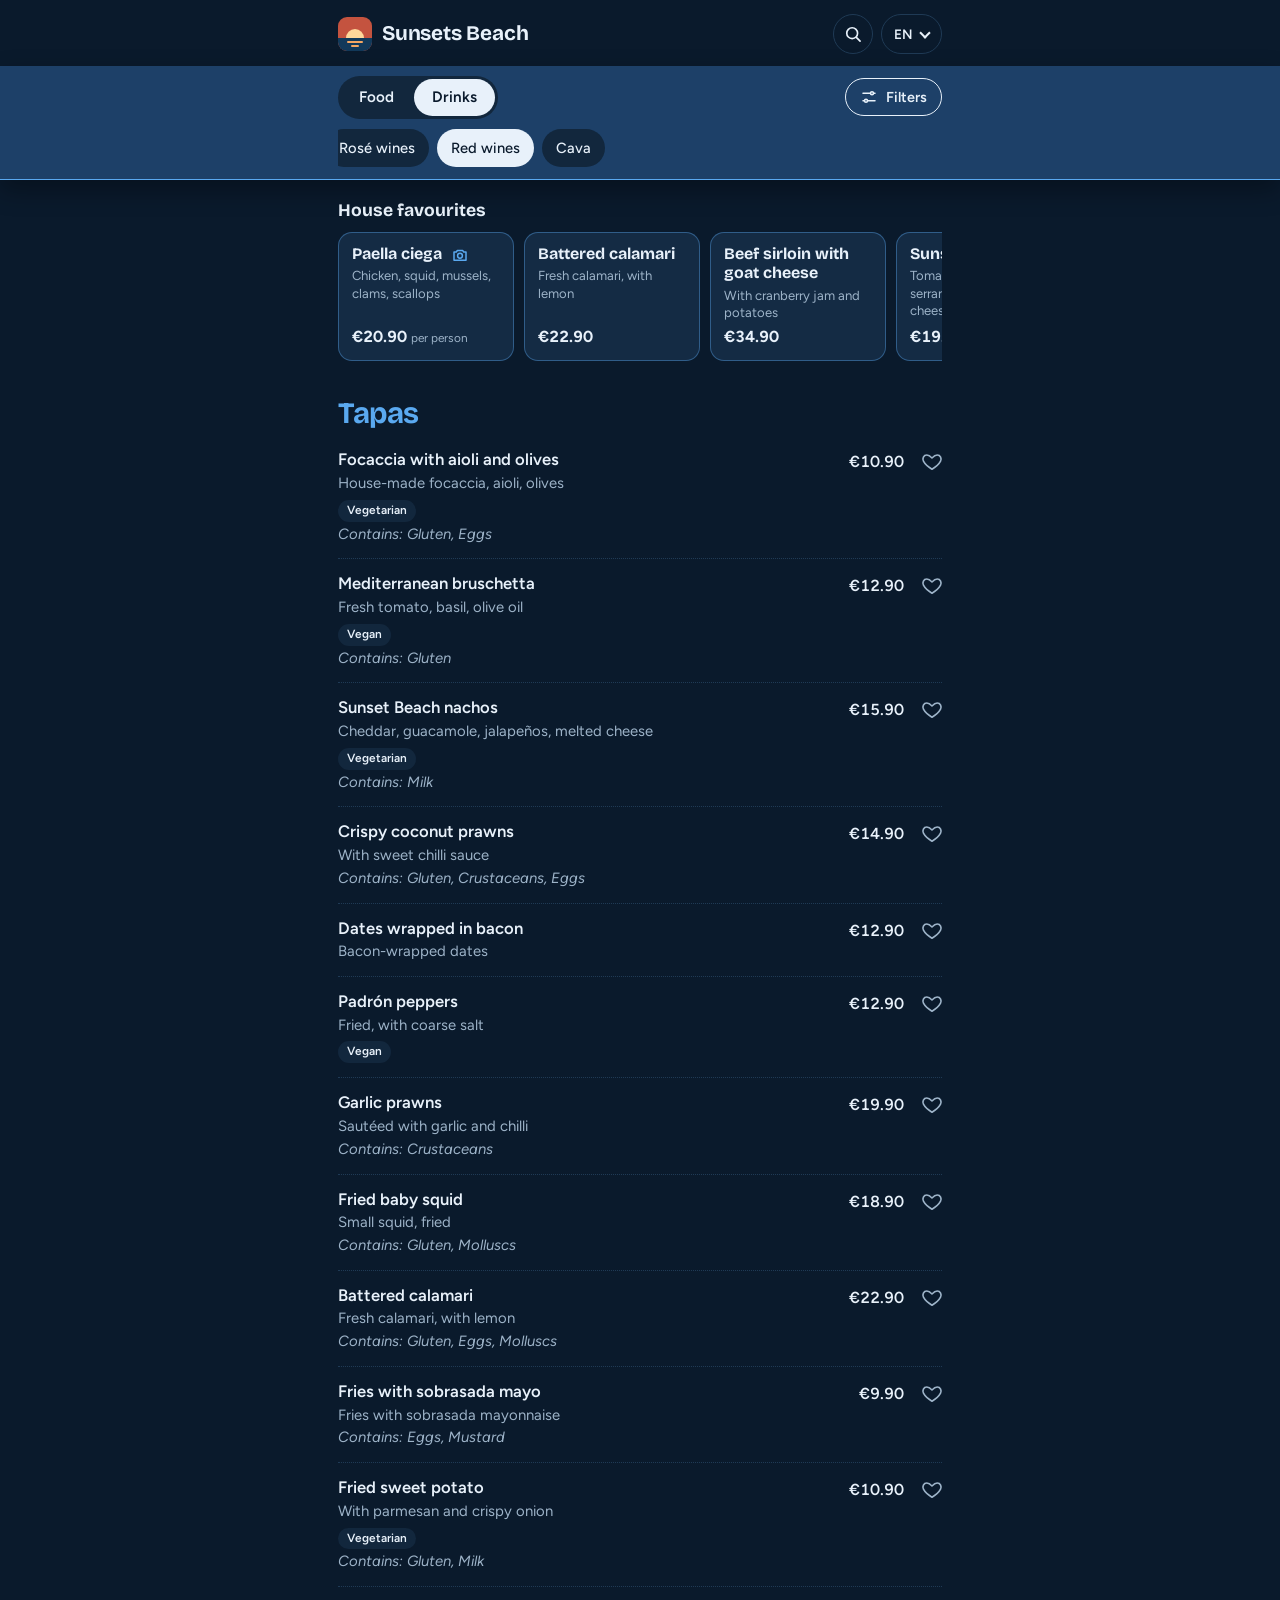
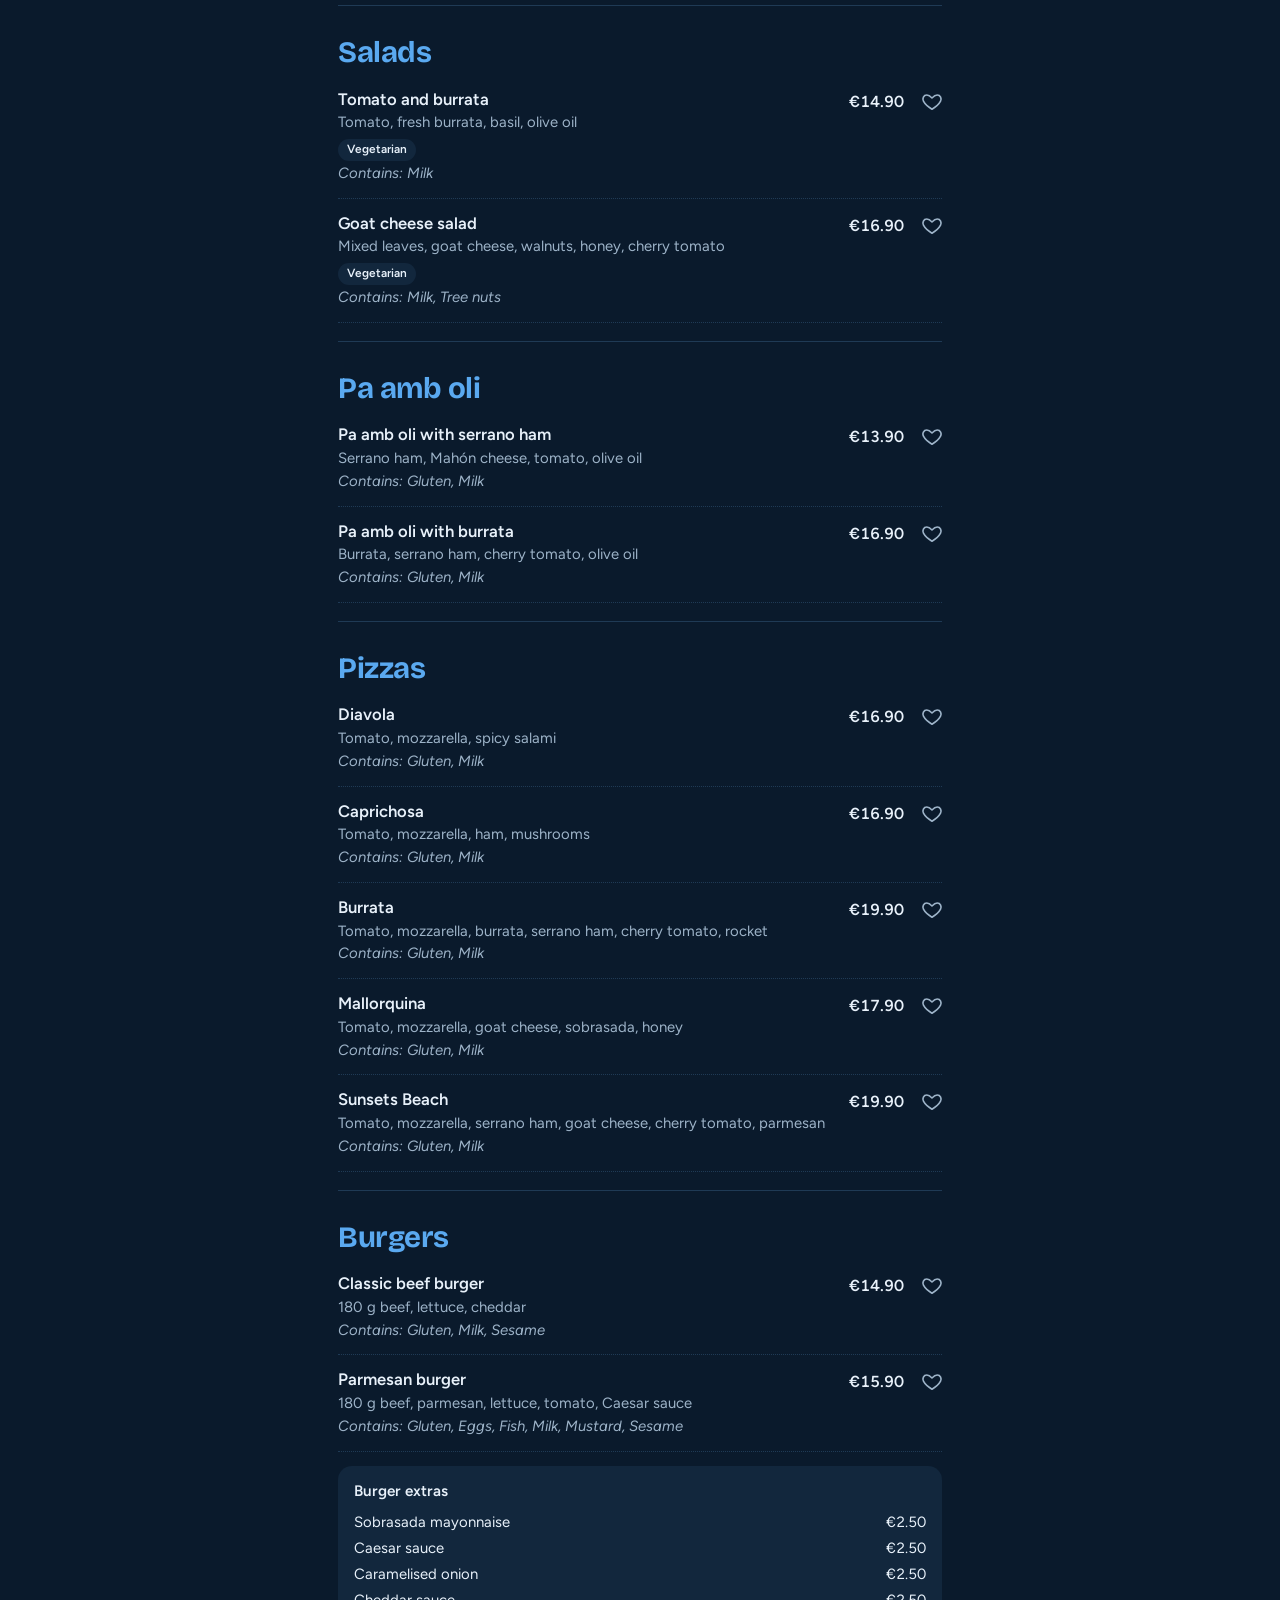
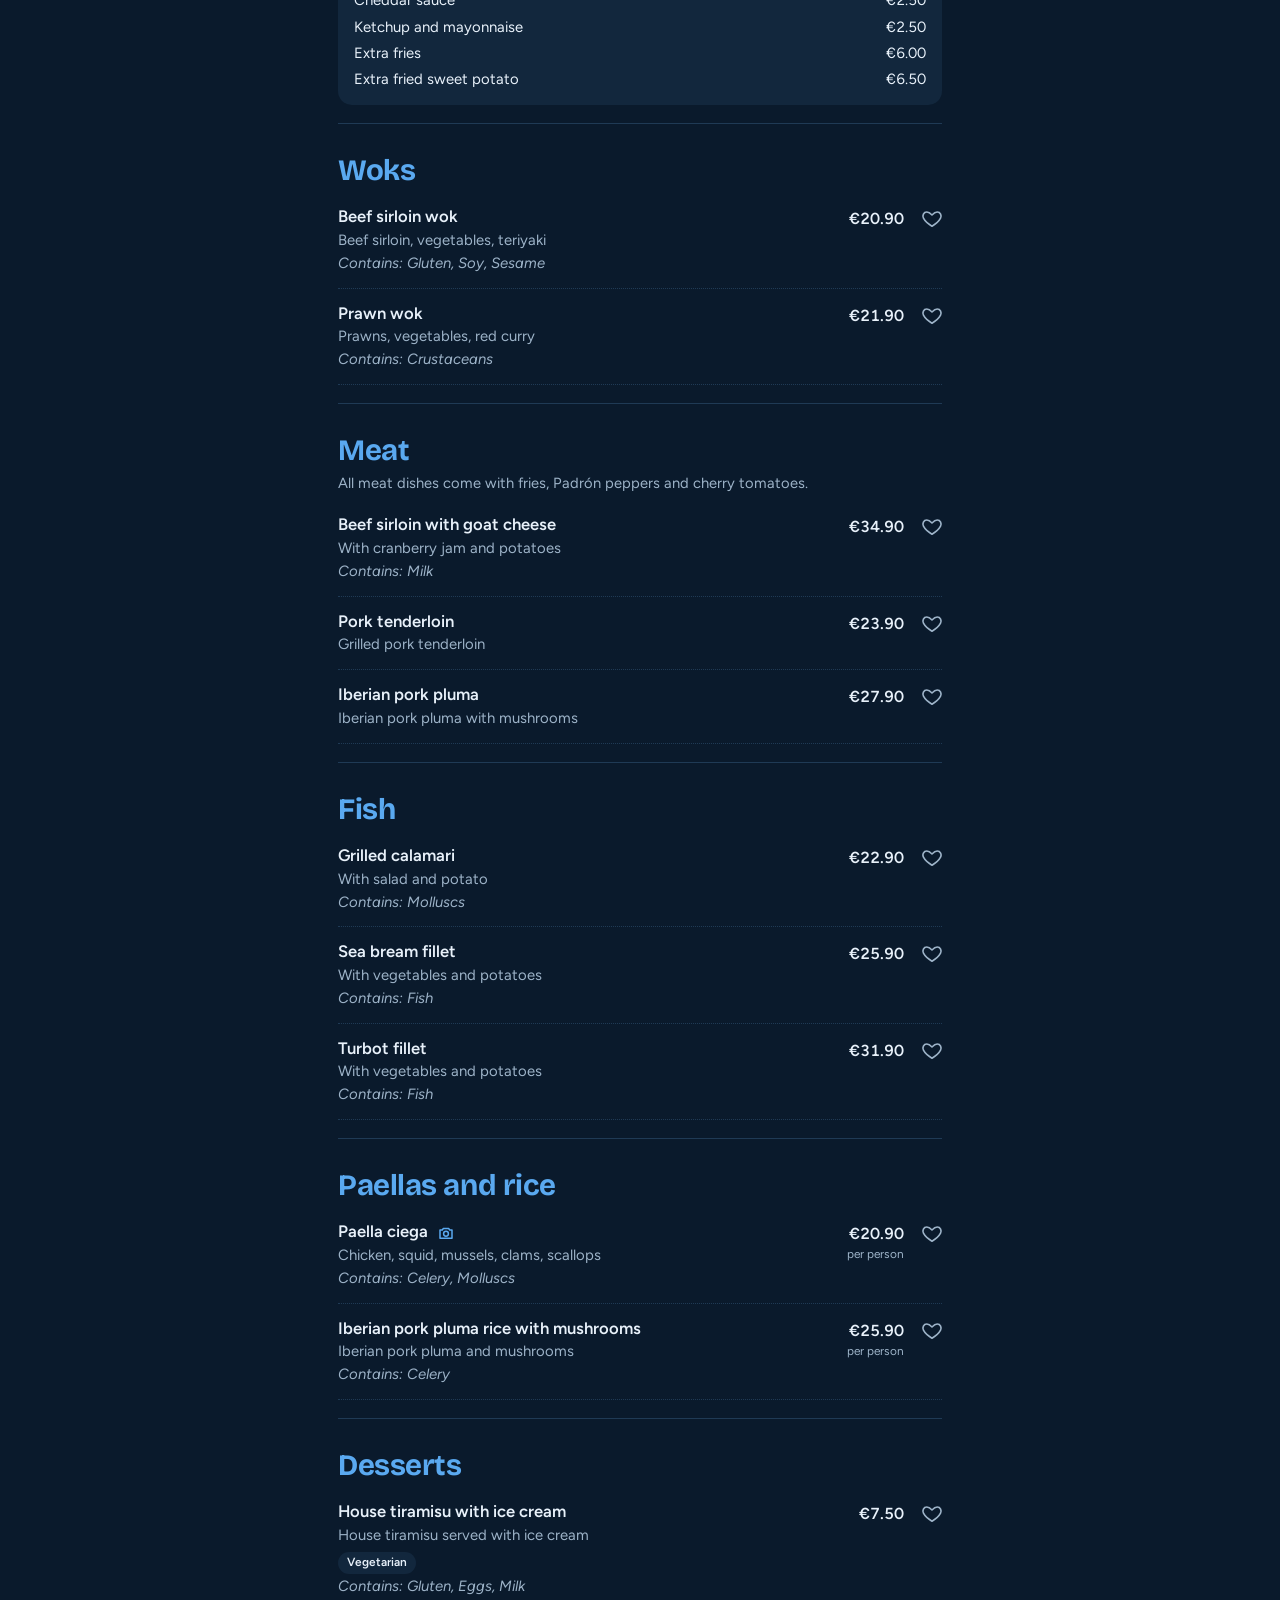
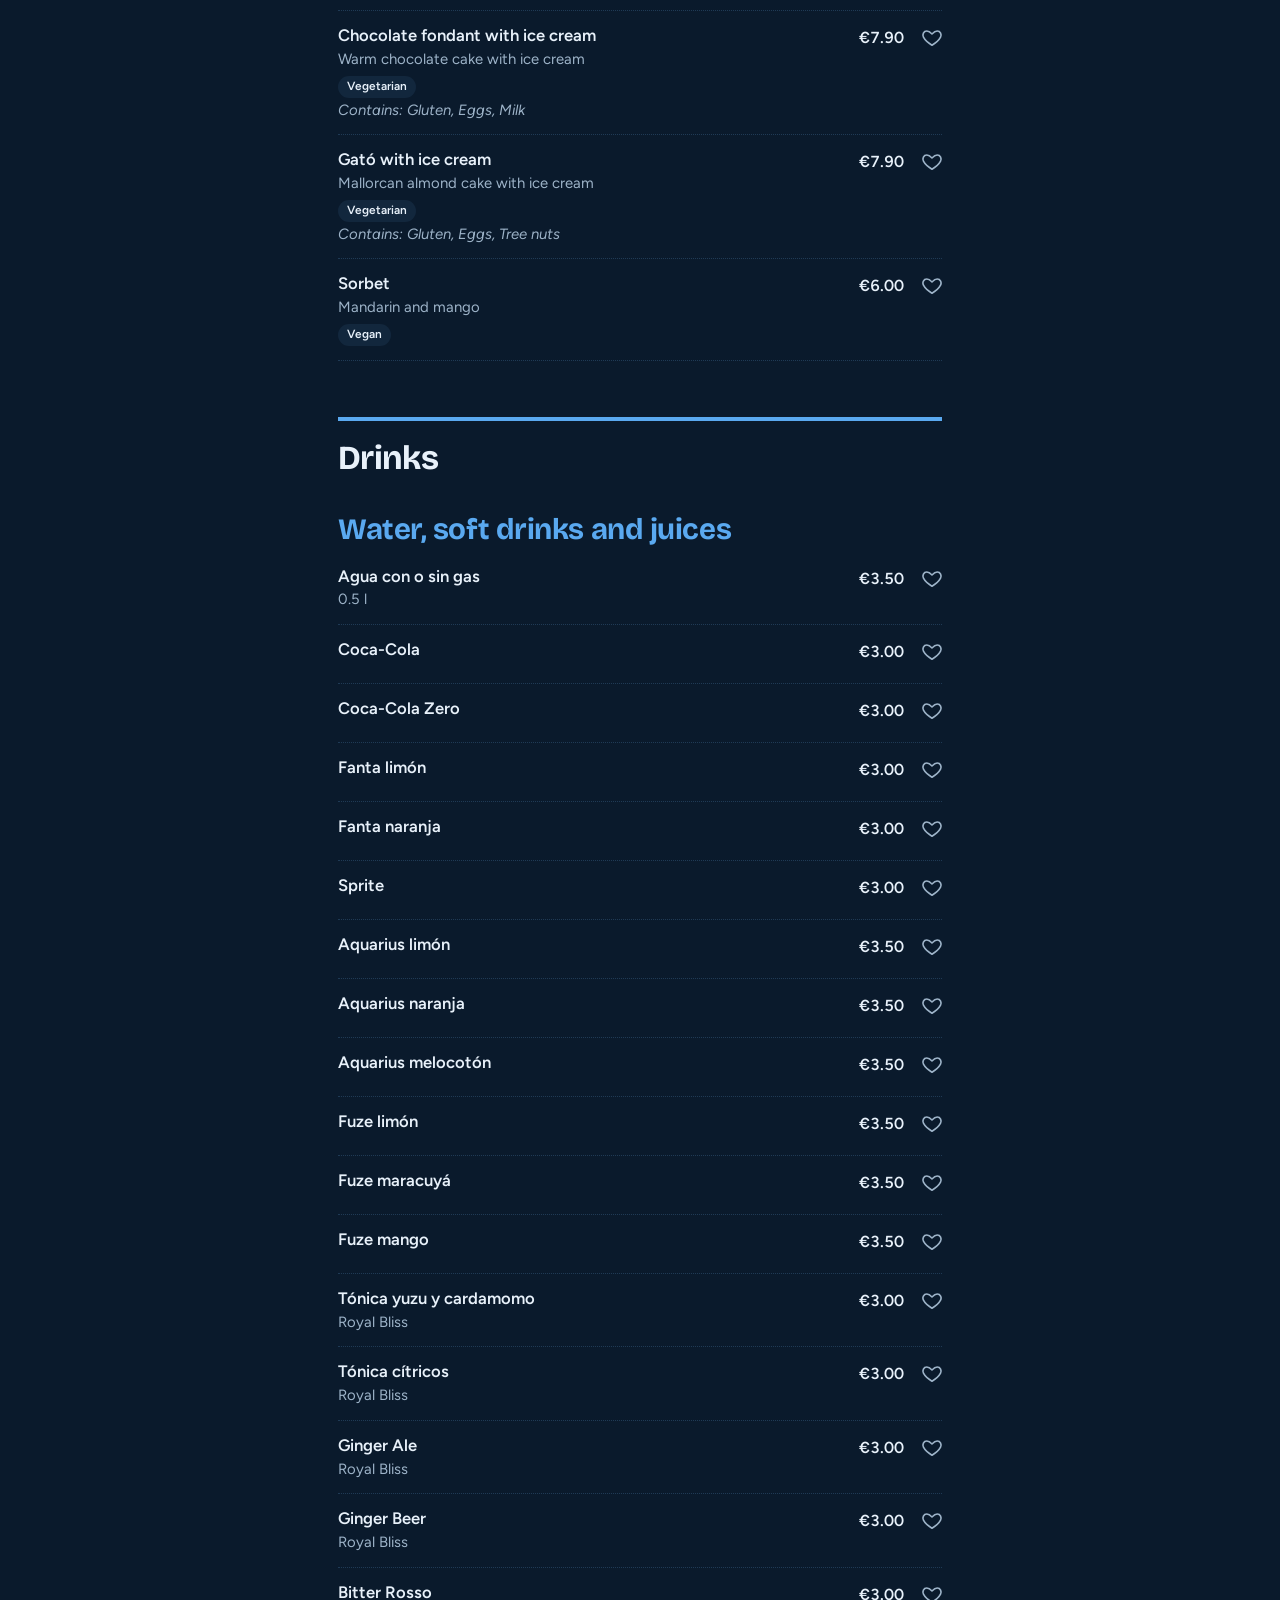
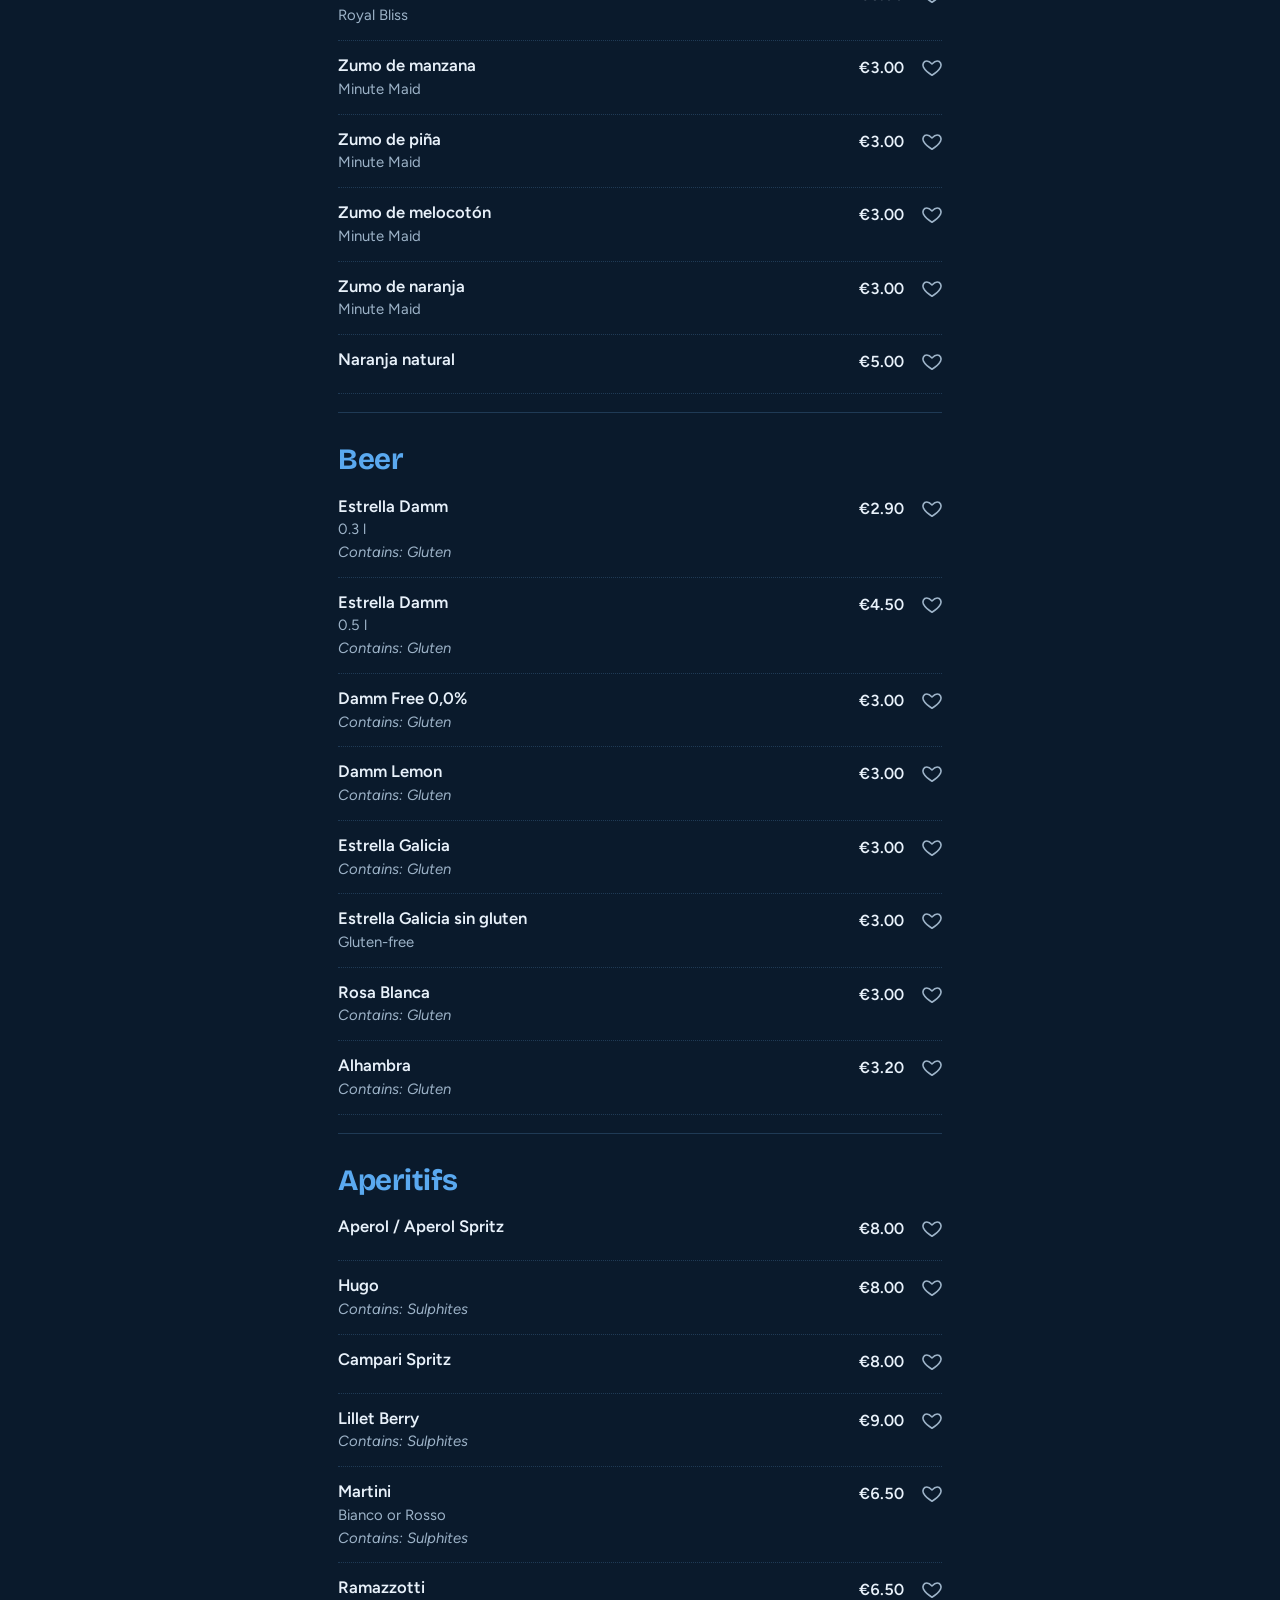
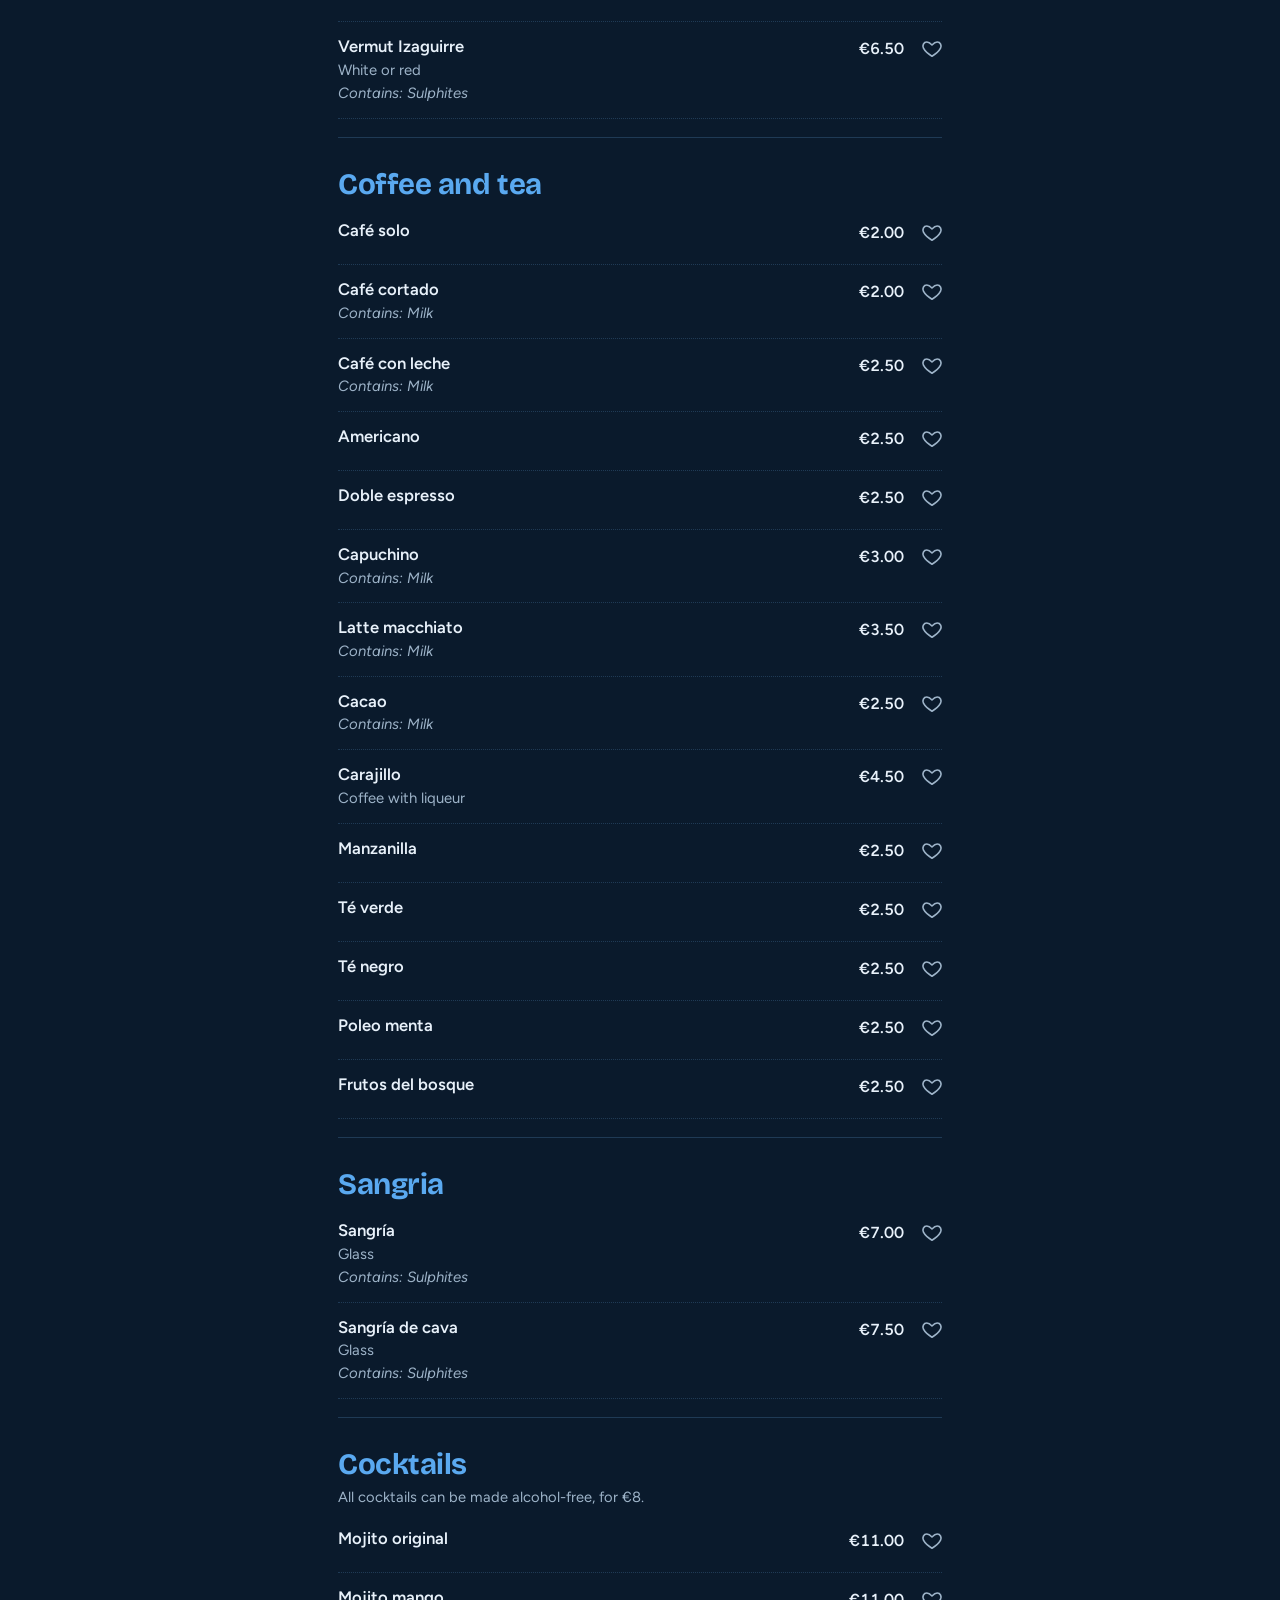
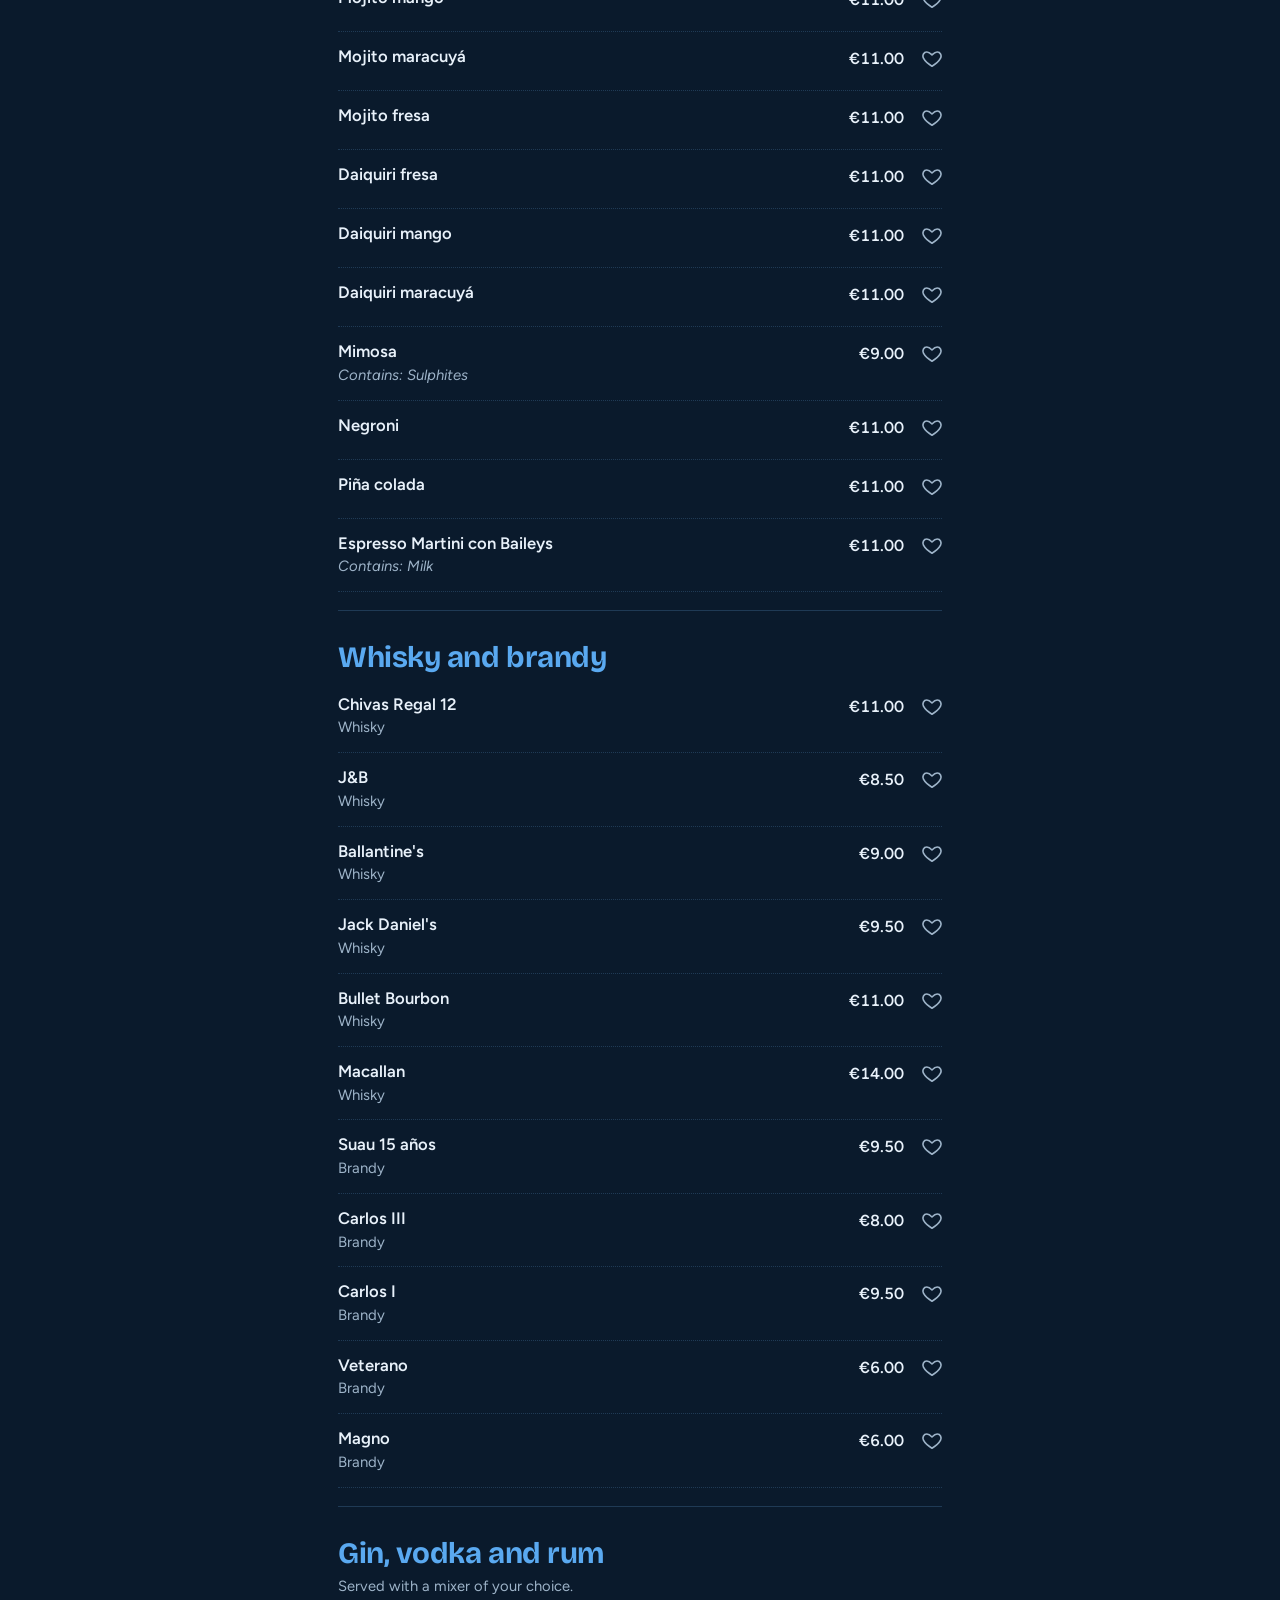
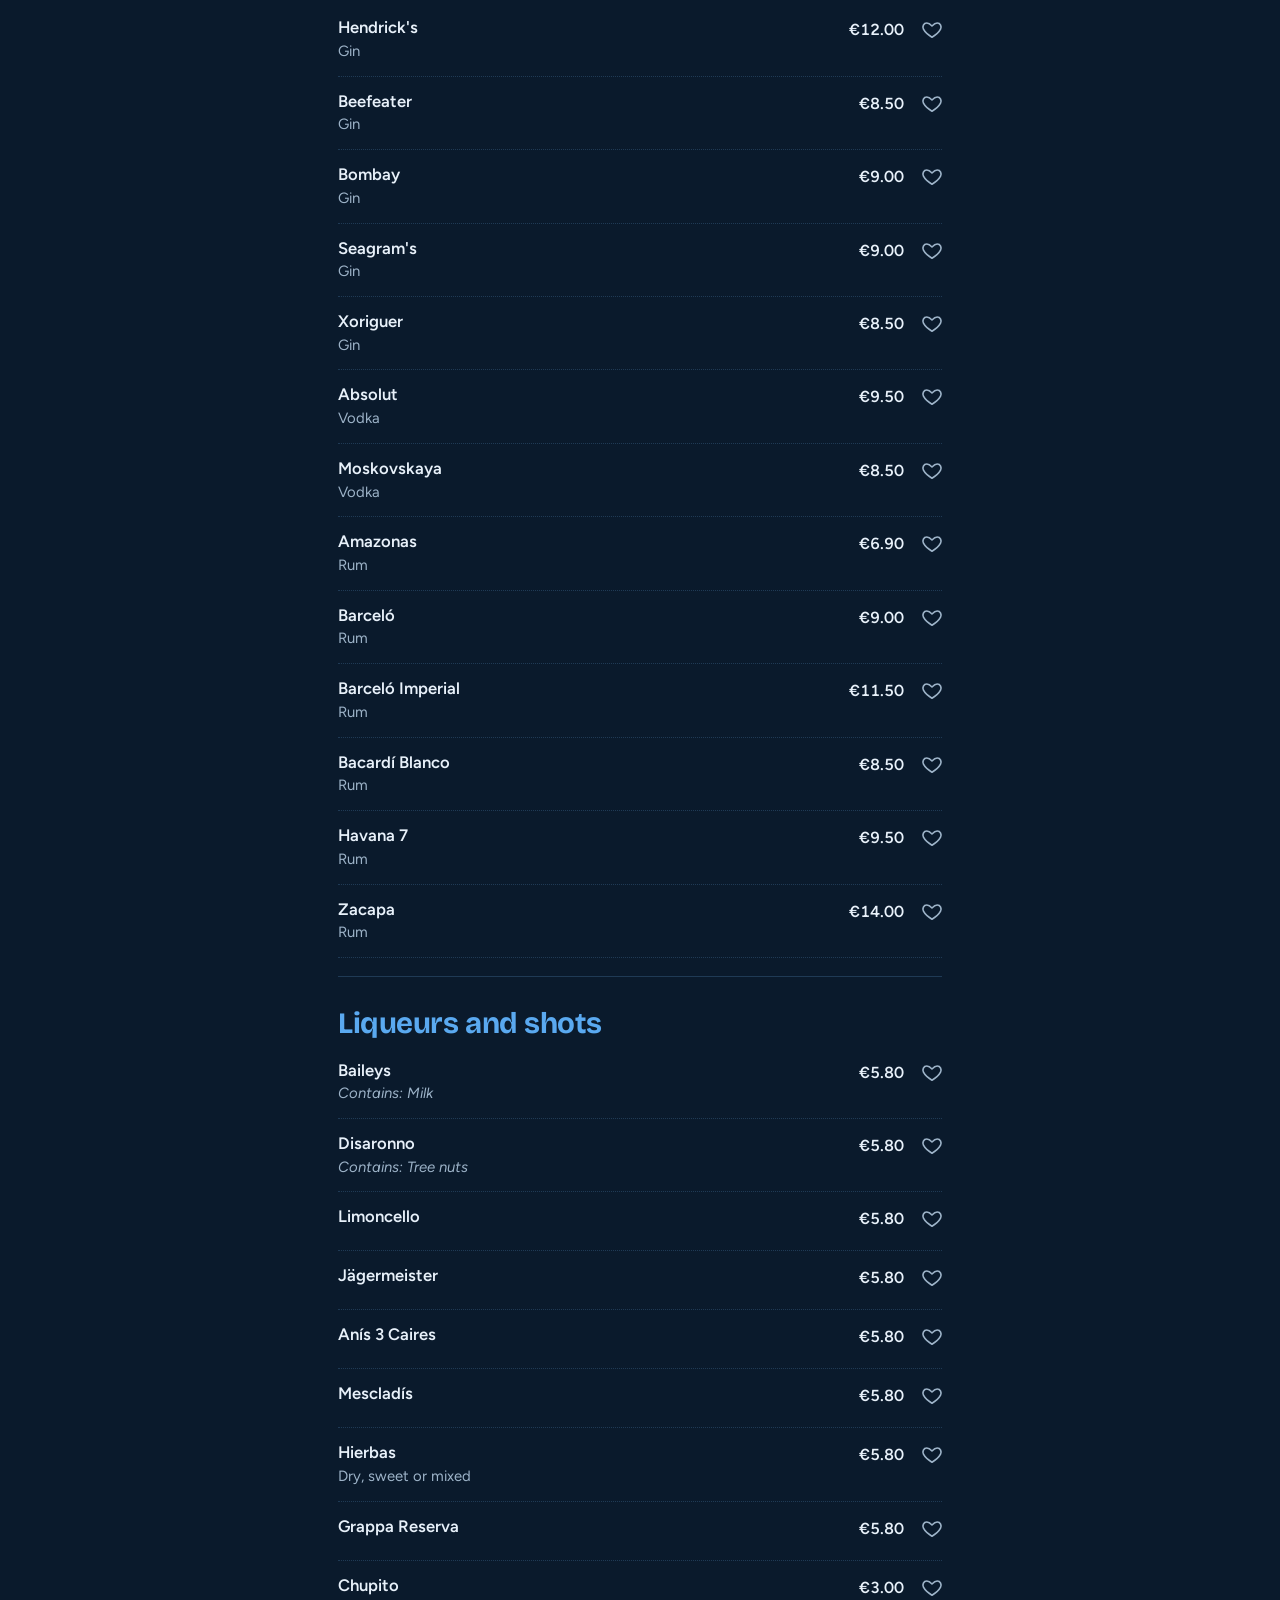
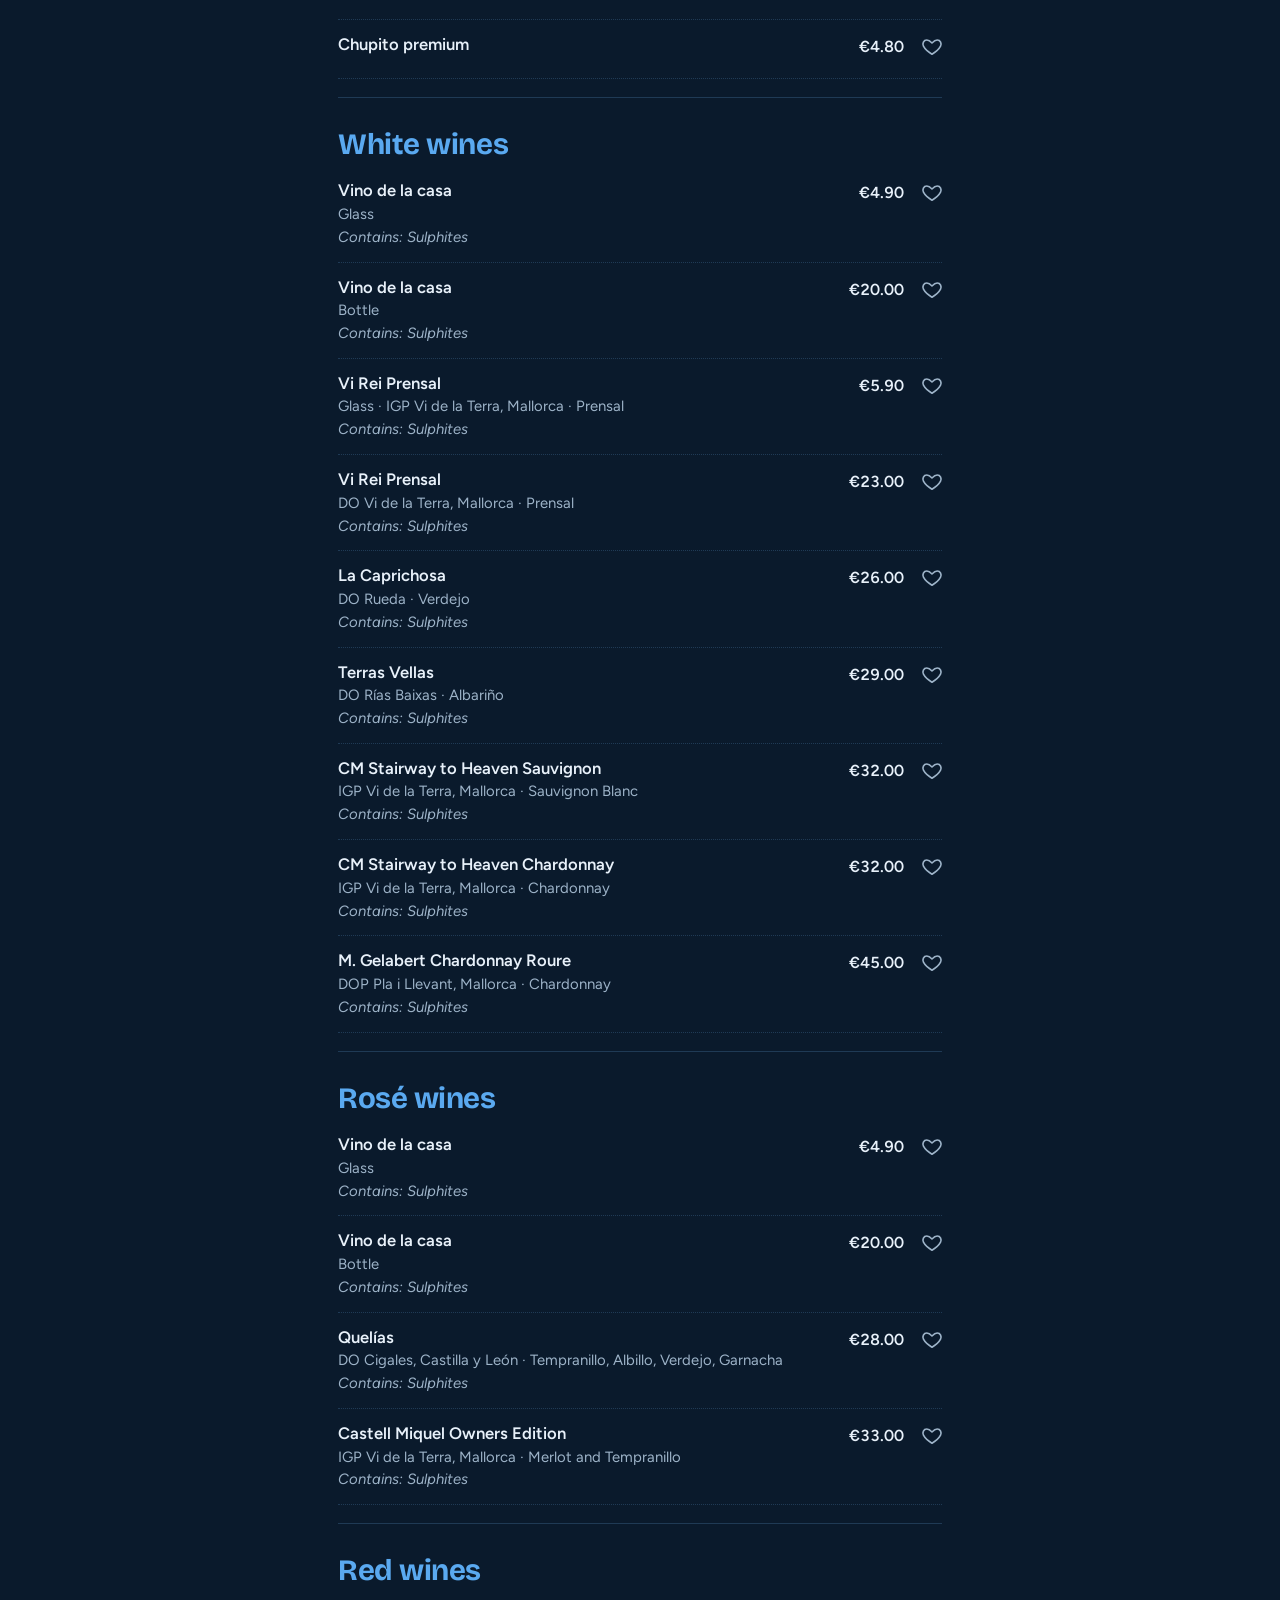
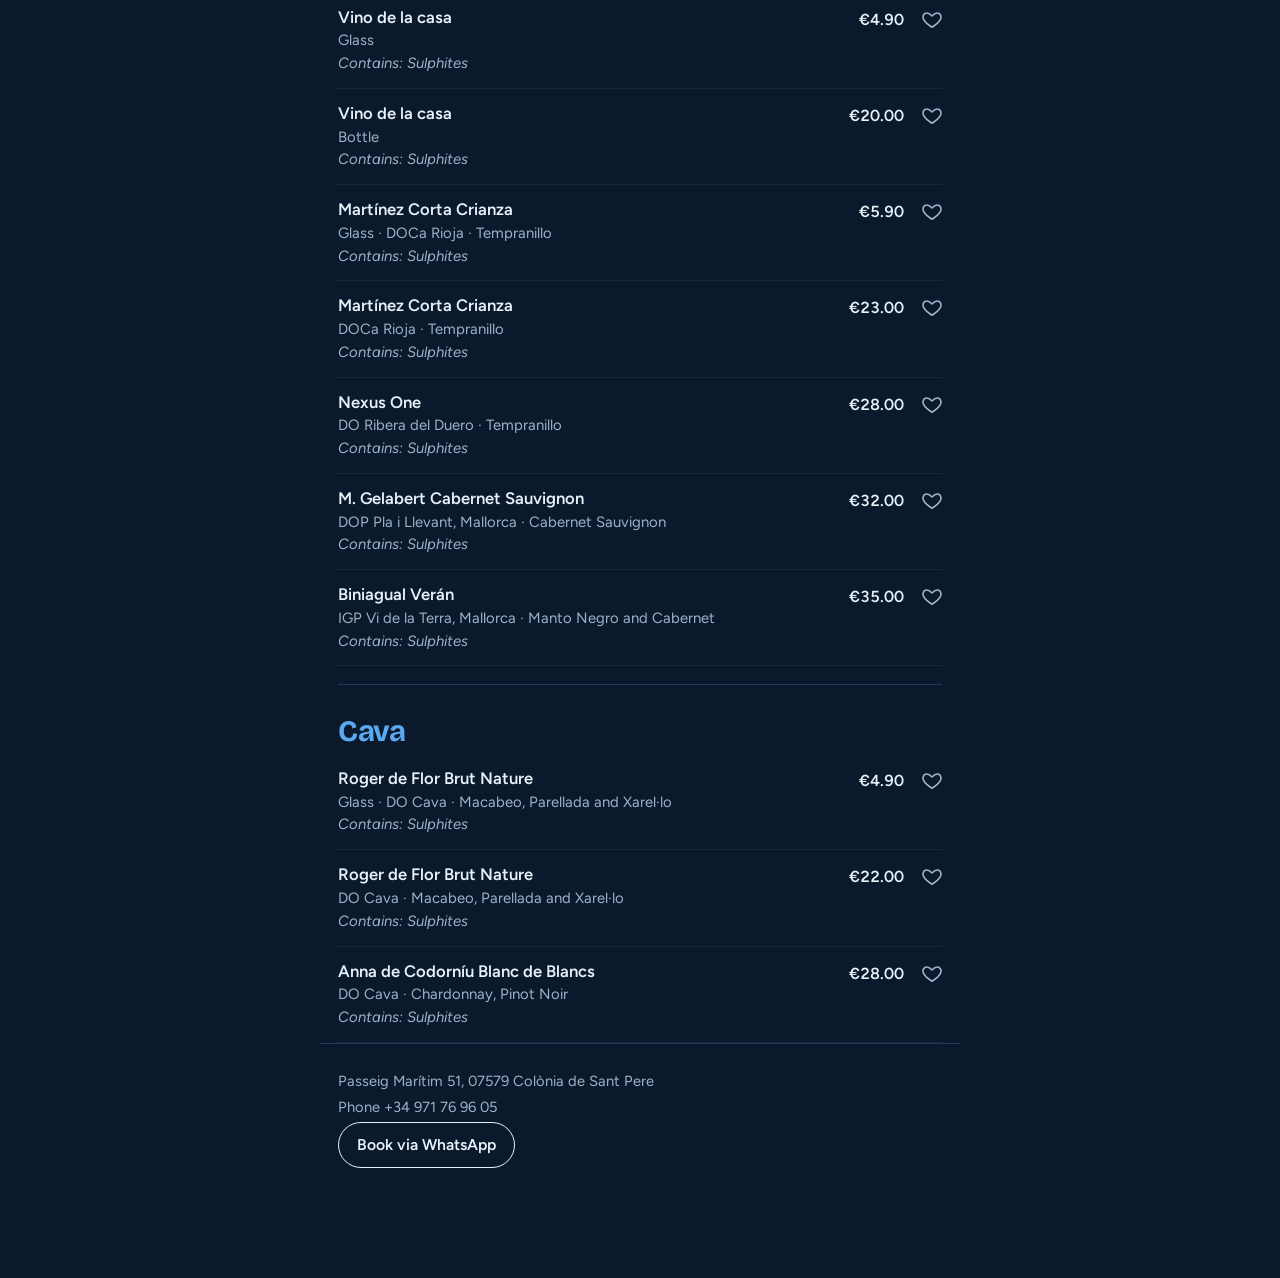
==== commit e5b44bc1: "Portada: carrusel con tres fotos de ejemplo (IA) Co-Authored-By: Claude Sonnet 5.5 <noreply@anthropi" ====
--- a/carta.html
+++ b/carta.html
@@ -8,7 +8,7 @@
 <link rel="preconnect" href="https://fonts.gstatic.com" crossorigin>
 <link rel="stylesheet" href="https://fonts.googleapis.com/css2?family=Bricolage+Grotesque:opsz,wght@12..96,500;12..96,700&family=Figtree:wght@400;500;600&display=swap">
 <script>try{var d=document.documentElement,t=localStorage.getItem("sb-theme")||d.getAttribute("data-default-theme");if(t==="light")d.setAttribute("data-theme","light")}catch(e){}</script>
-<link rel="stylesheet" href="style.css?v=20261004h">
+<link rel="stylesheet" href="style.css?v=20261004i">
 </head>
 <body>
 <div class="wrap slim">
@@ -66,7 +66,7 @@
 <div class="waiter" id="waiter" role="dialog" aria-modal="true" hidden>
   <div class="waiter-inner" id="waiterBody"></div>
 </div>
-<script src="data.js?v=20261004h"></script>
-<script src="carta.js?v=20261004h"></script>
+<script src="data.js?v=20261004i"></script>
+<script src="carta.js?v=20261004i"></script>
 </body>
 </html>
--- a/style.css
+++ b/style.css
@@ -174,8 +174,13 @@
 .p-section { padding-top: 34px; }
 .p-section h2 { font-family: var(--font-display); font-weight: 700; font-size: 1.6rem; letter-spacing: -0.01em; margin: 0 0 10px; }
 .p-section p { margin: 0 0 8px; max-width: 60ch; }
-.photos { display: grid; grid-template-columns: repeat(3, minmax(0, 1fr)); gap: 8px; margin-top: 12px; }
-.ph { aspect-ratio: 4 / 3; max-width: 100%; border: 1.5px dashed var(--line); border-radius: 14px; background: var(--chip); display: grid; place-items: center; text-align: center; padding: 10px; color: var(--muted); font-size: 0.88rem; }
+.photos { display: flex; gap: 10px; overflow-x: auto; scroll-snap-type: x mandatory; margin-top: 12px; padding-bottom: 6px; scrollbar-width: thin; }
+.shot { position: relative; flex: 0 0 66%; max-width: 280px; margin: 0; aspect-ratio: 3 / 4; border-radius: 16px; overflow: hidden; background: var(--chip); scroll-snap-align: start; }
+.shot img { width: 100%; height: 100%; object-fit: cover; display: block; -webkit-user-drag: none; }
+.shot .ph { display: none; position: absolute; inset: 0; place-items: center; text-align: center; padding: 10px; color: var(--muted); font-size: 0.88rem; border: 1.5px dashed var(--line); border-radius: 16px; }
+.shot.no-photo img { display: none; }
+.shot.no-photo .ph { display: grid; }
+@media (min-width: 600px) { .shot { flex: 1 1 0; max-width: none; } }
 .hours { margin: 0; padding: 0; }
 .hours div { display: flex; justify-content: space-between; gap: 12px; padding: 9px 0; border-bottom: 1px dotted var(--line); font-variant-numeric: tabular-nums; }
 .hours dt { font-weight: 500; }
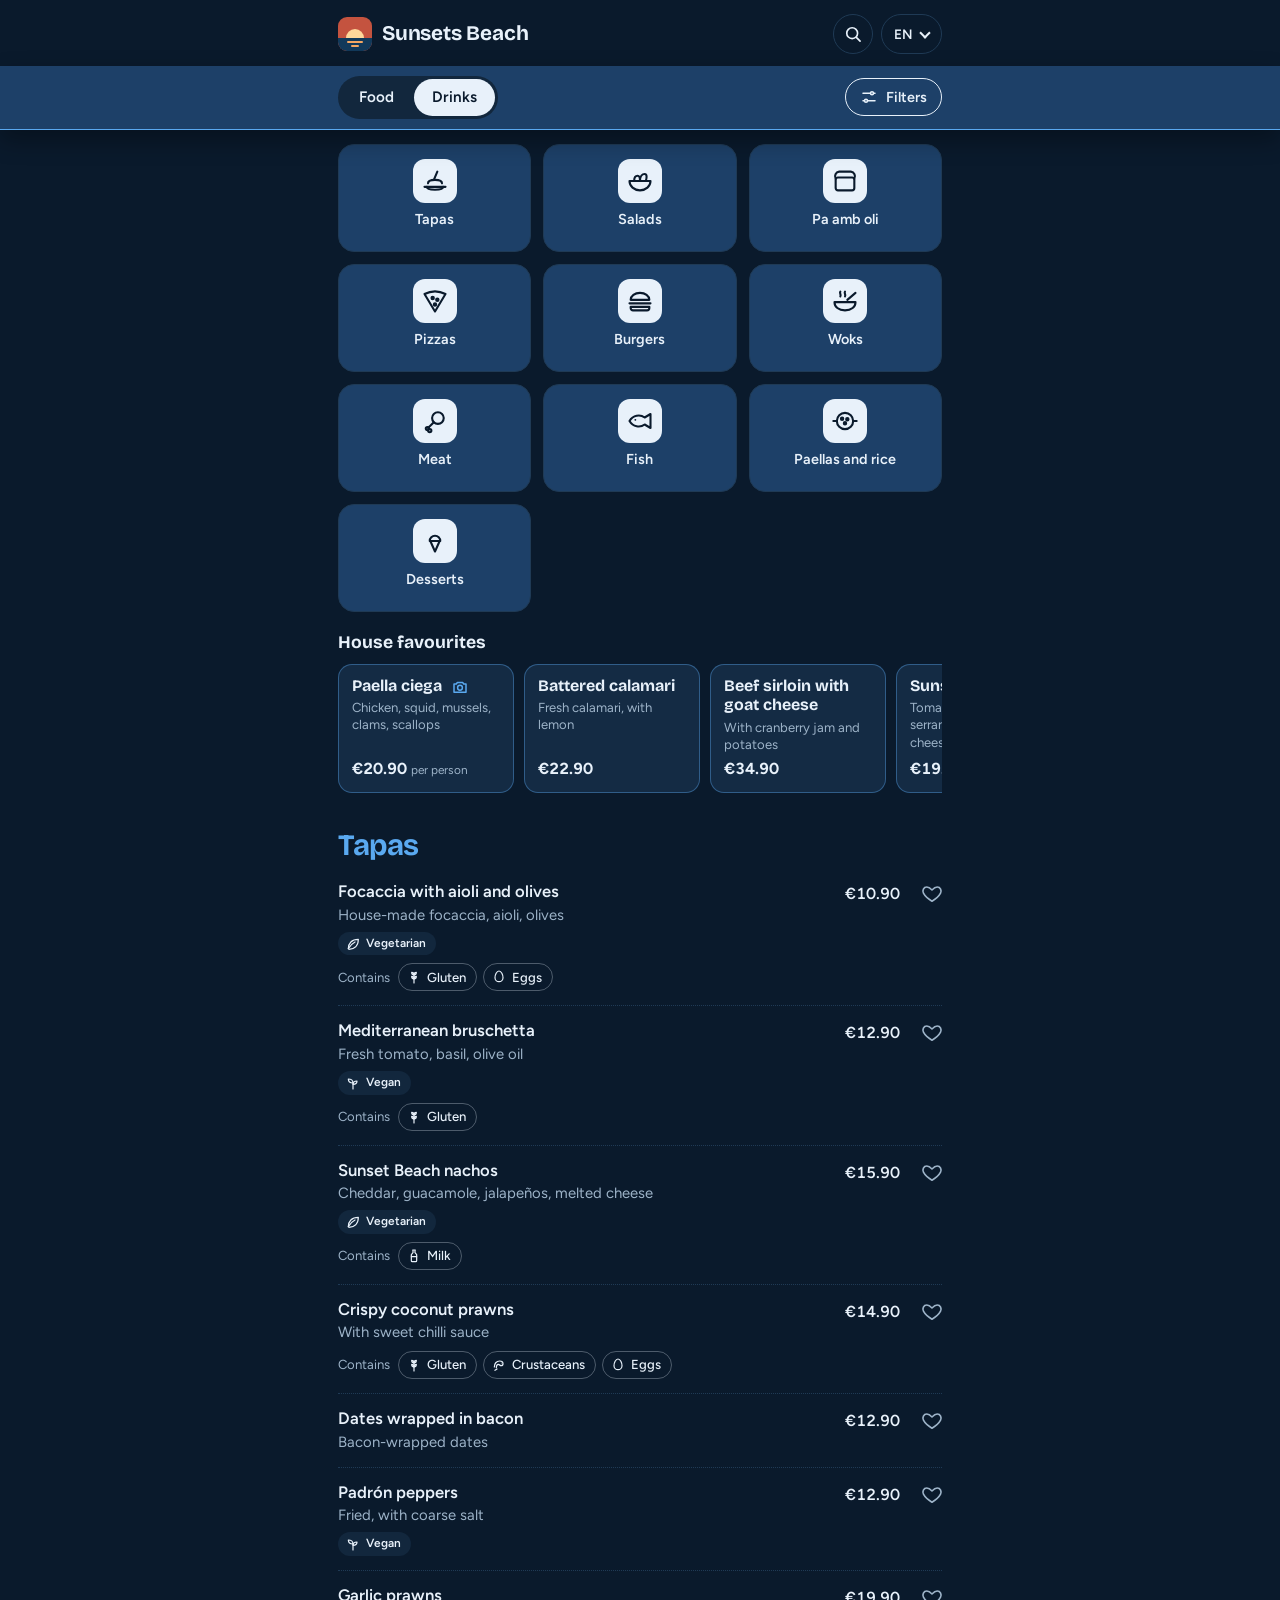
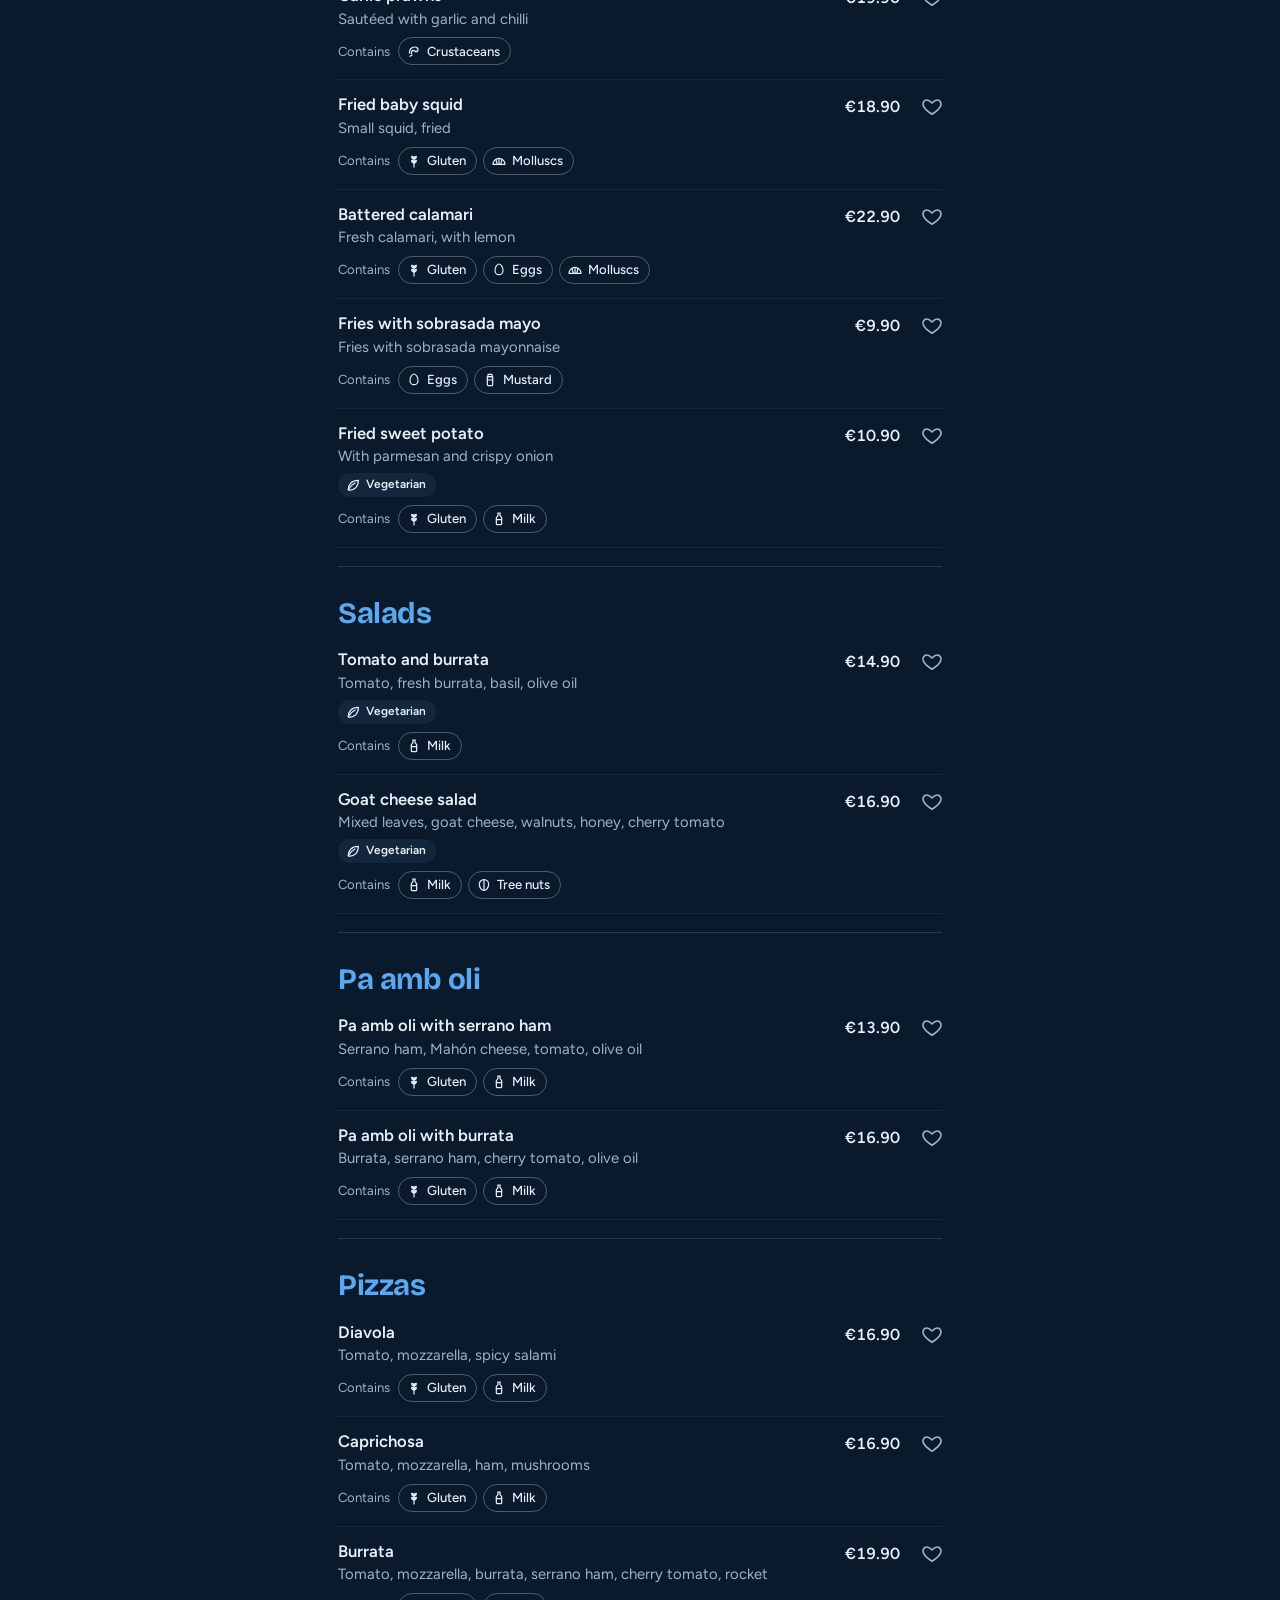
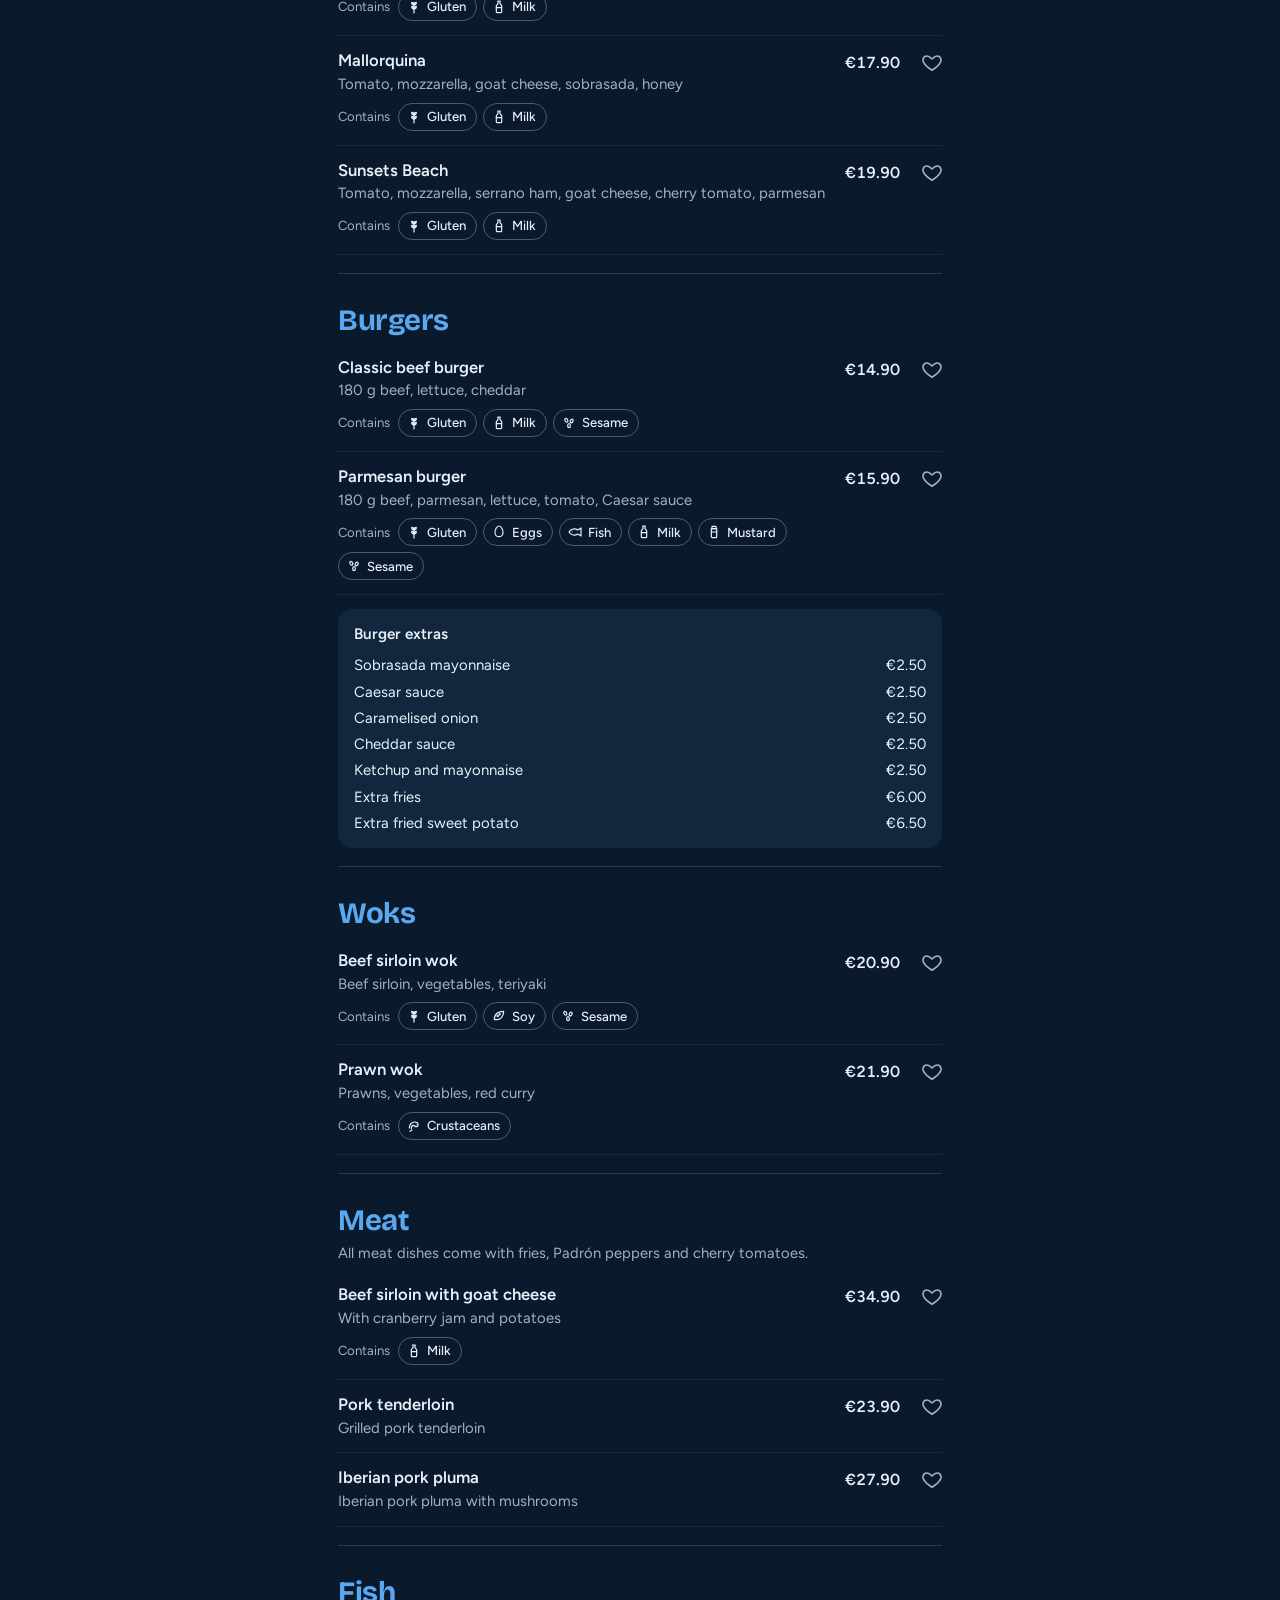
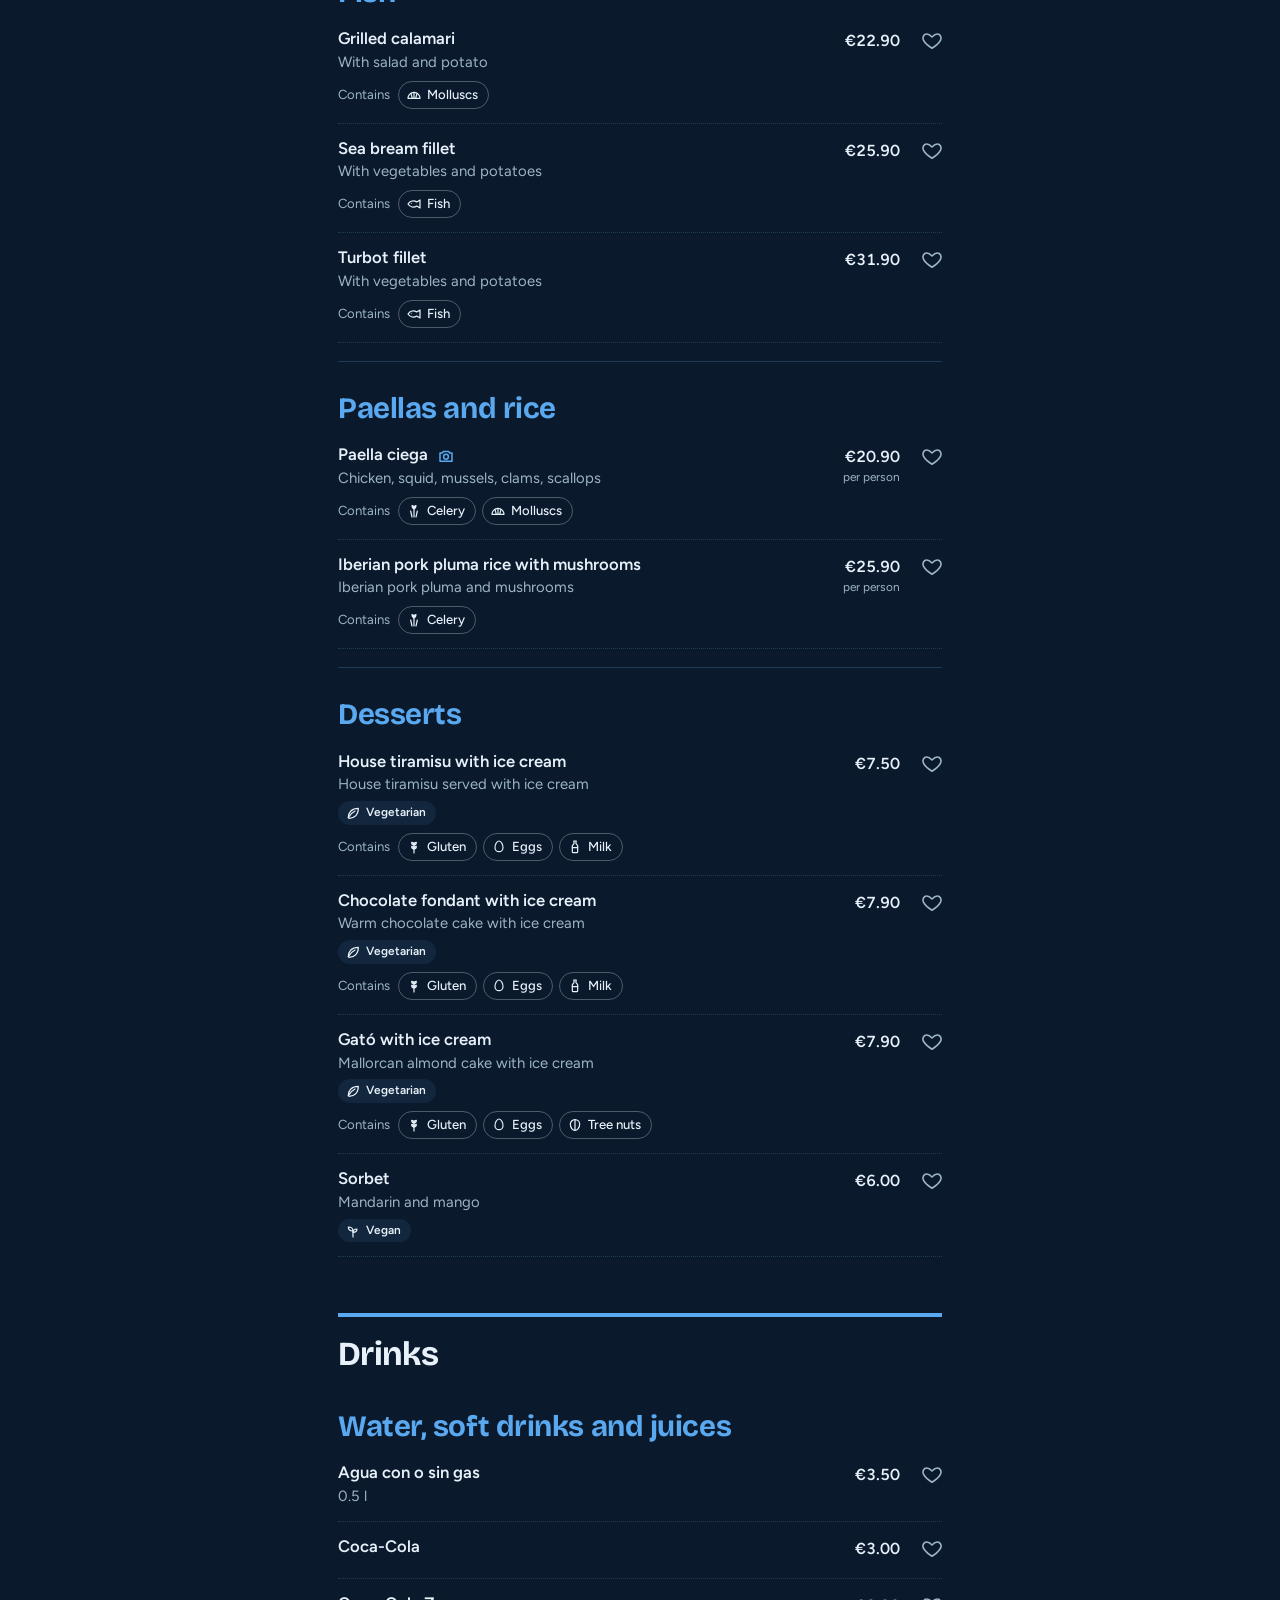
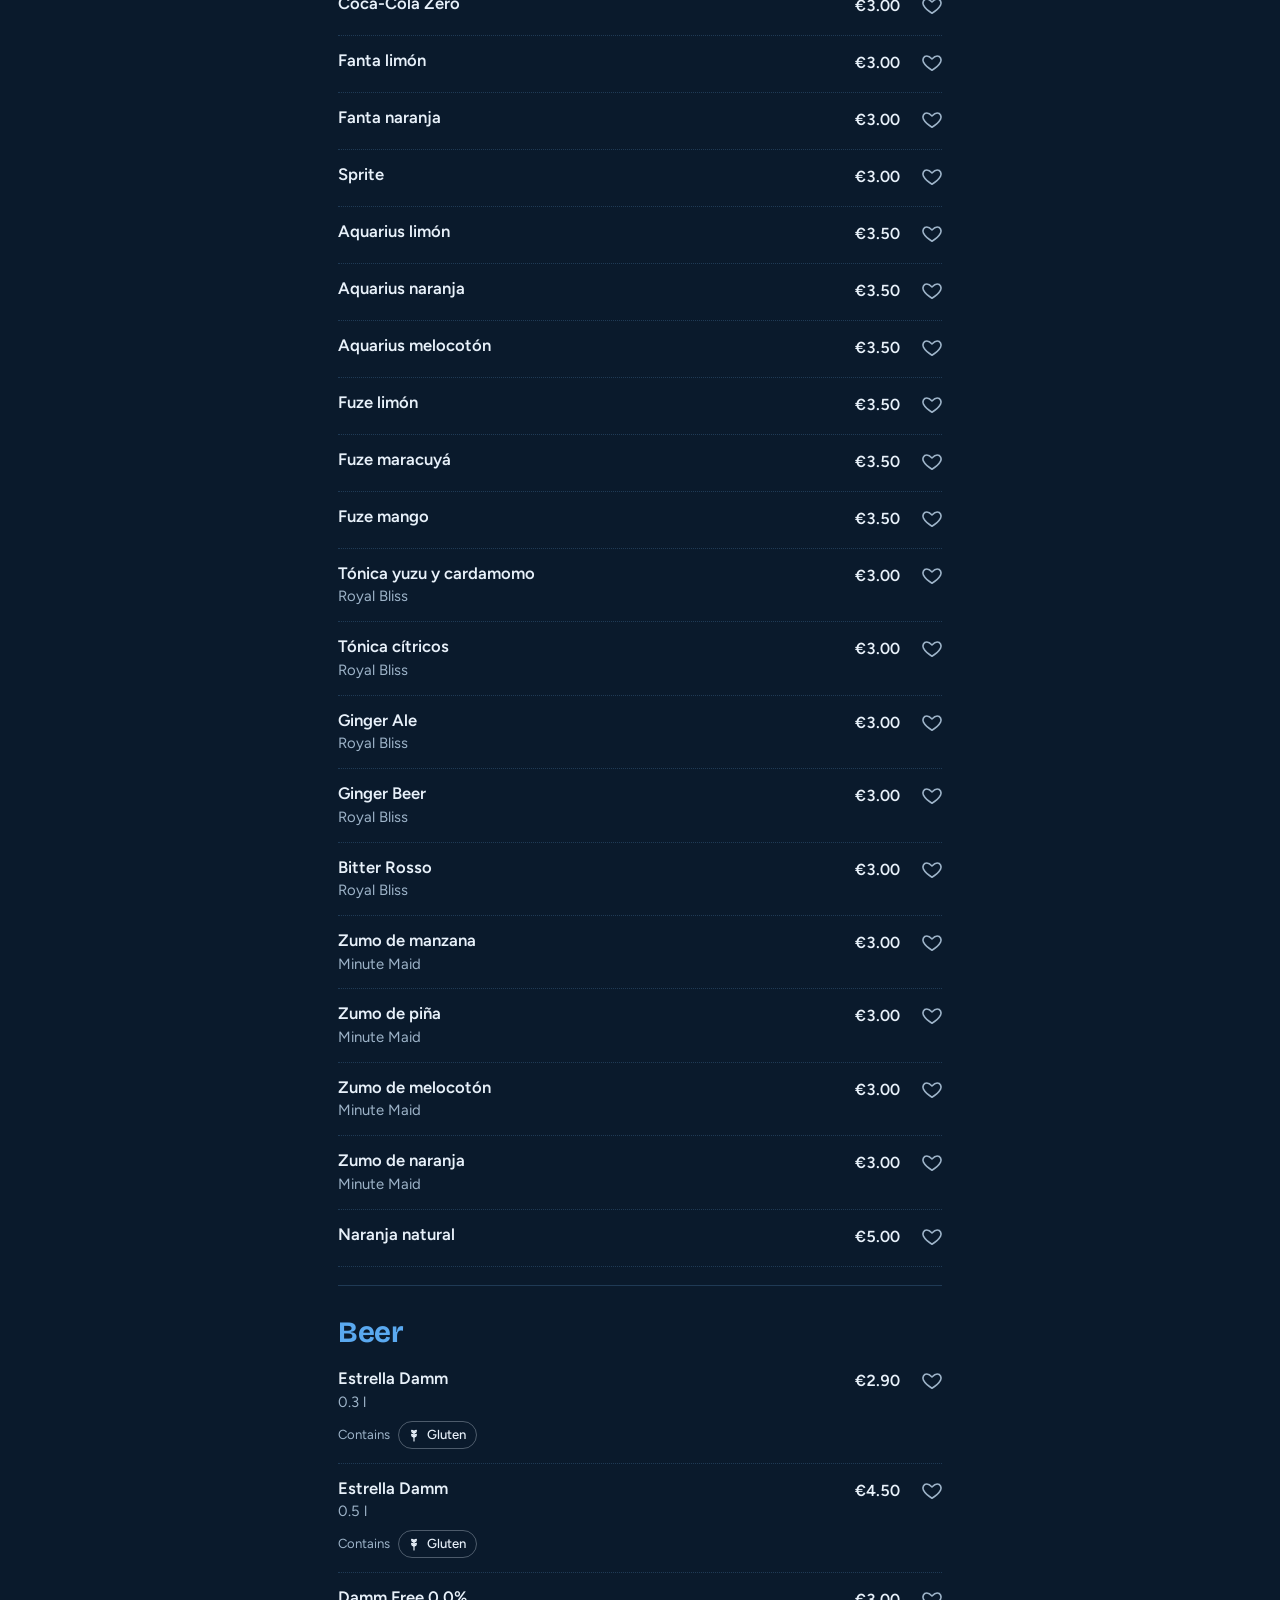
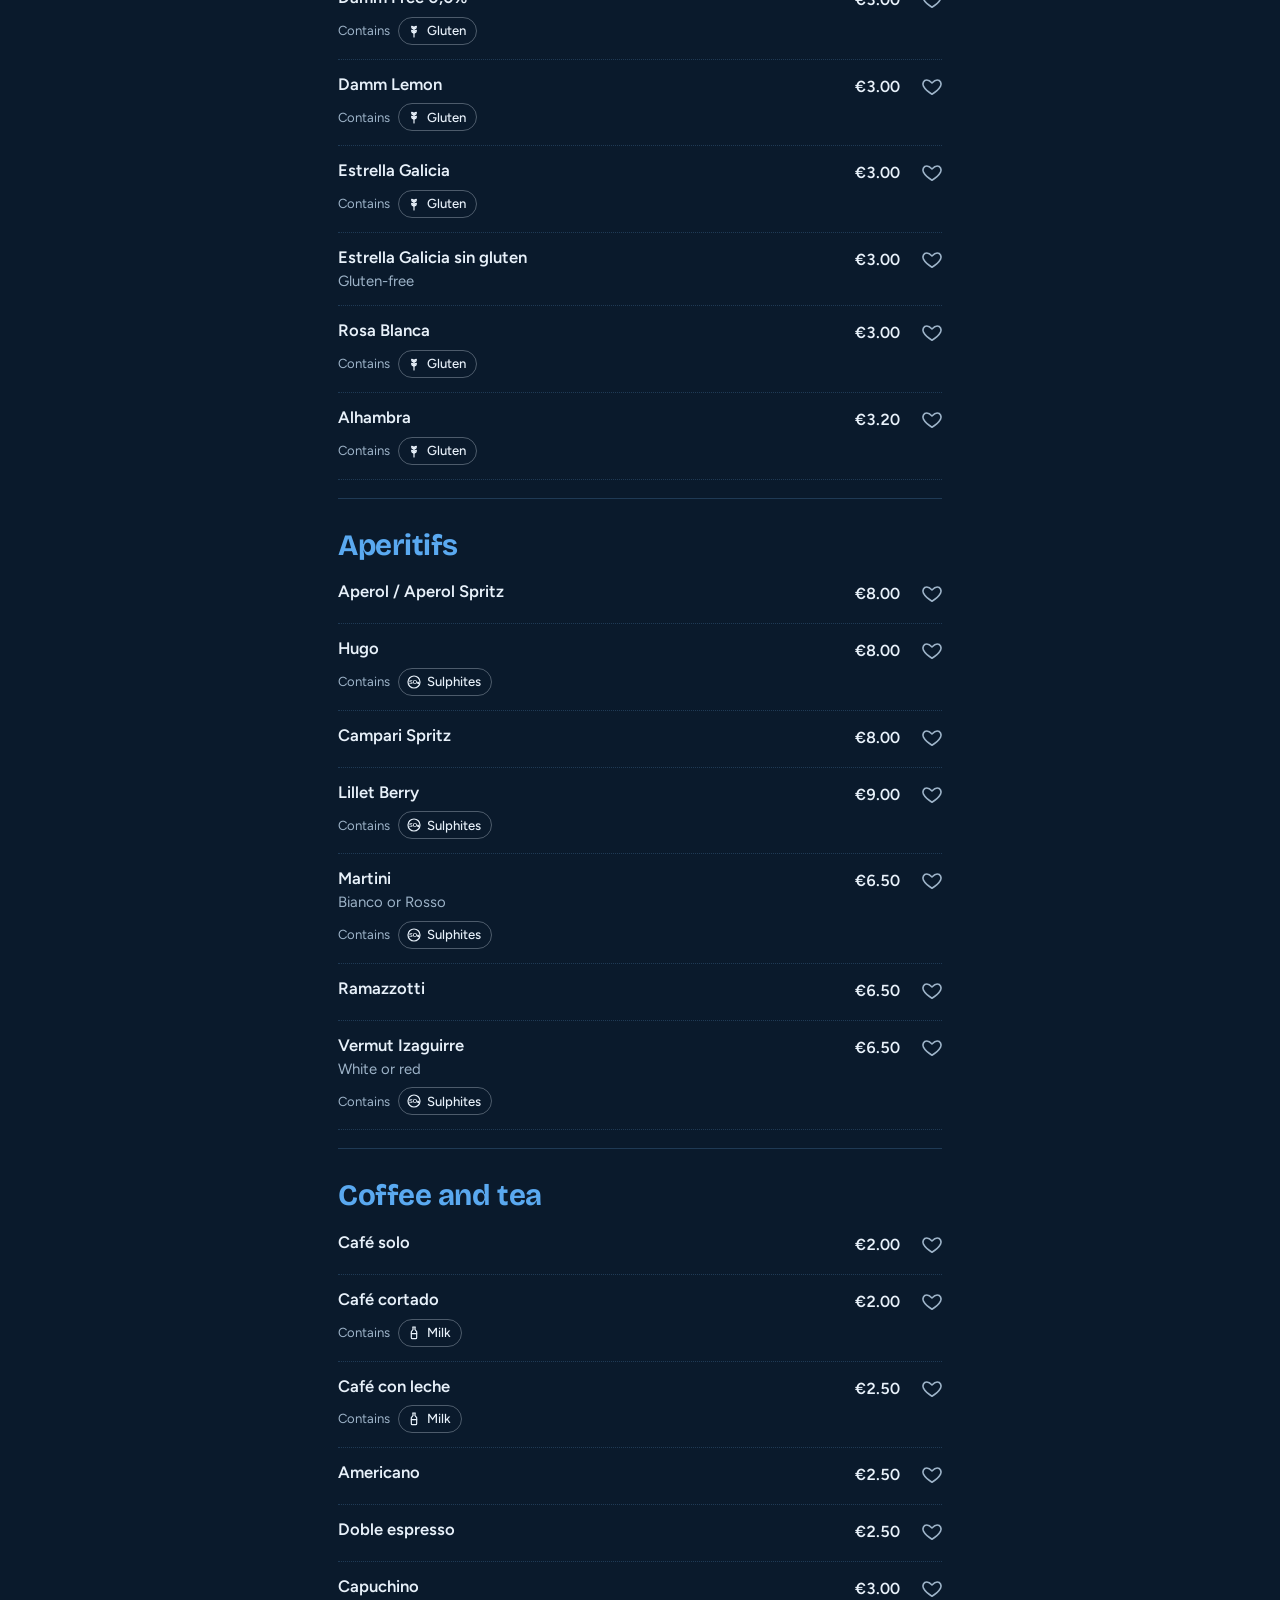
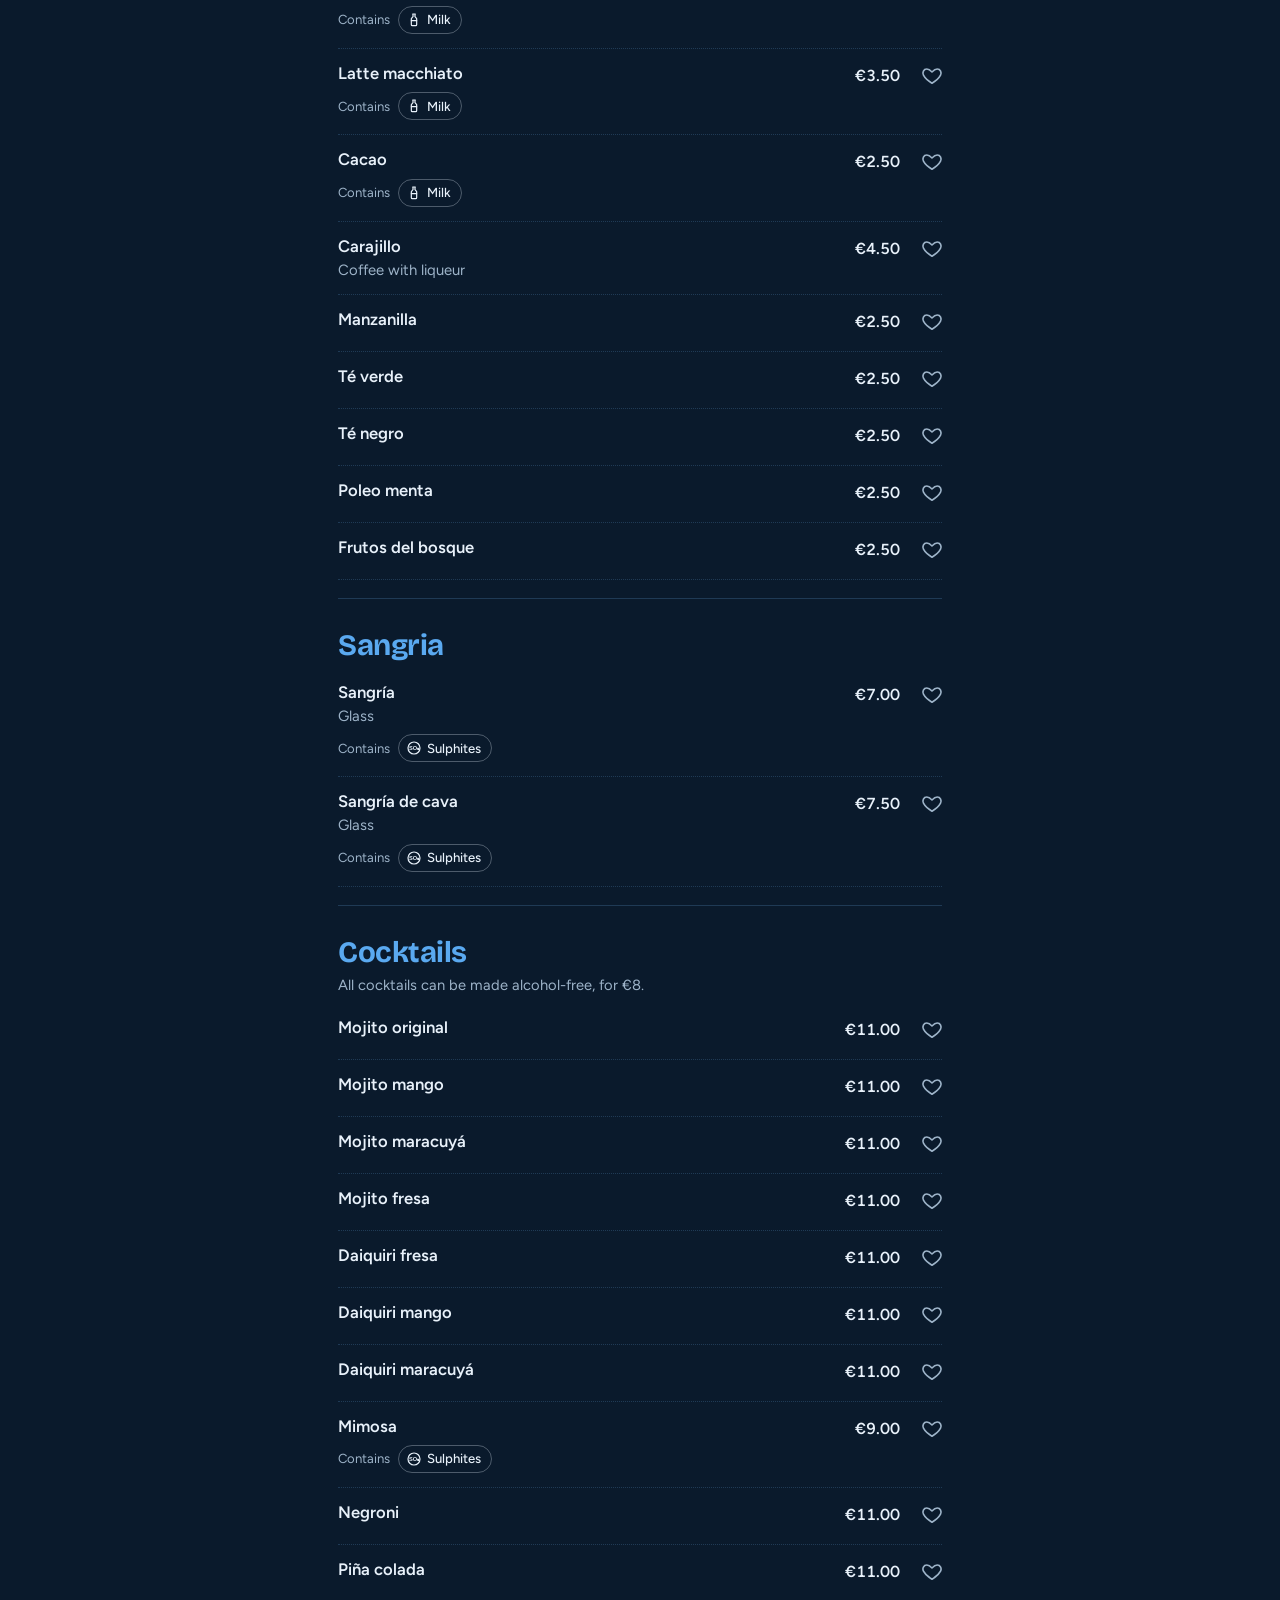
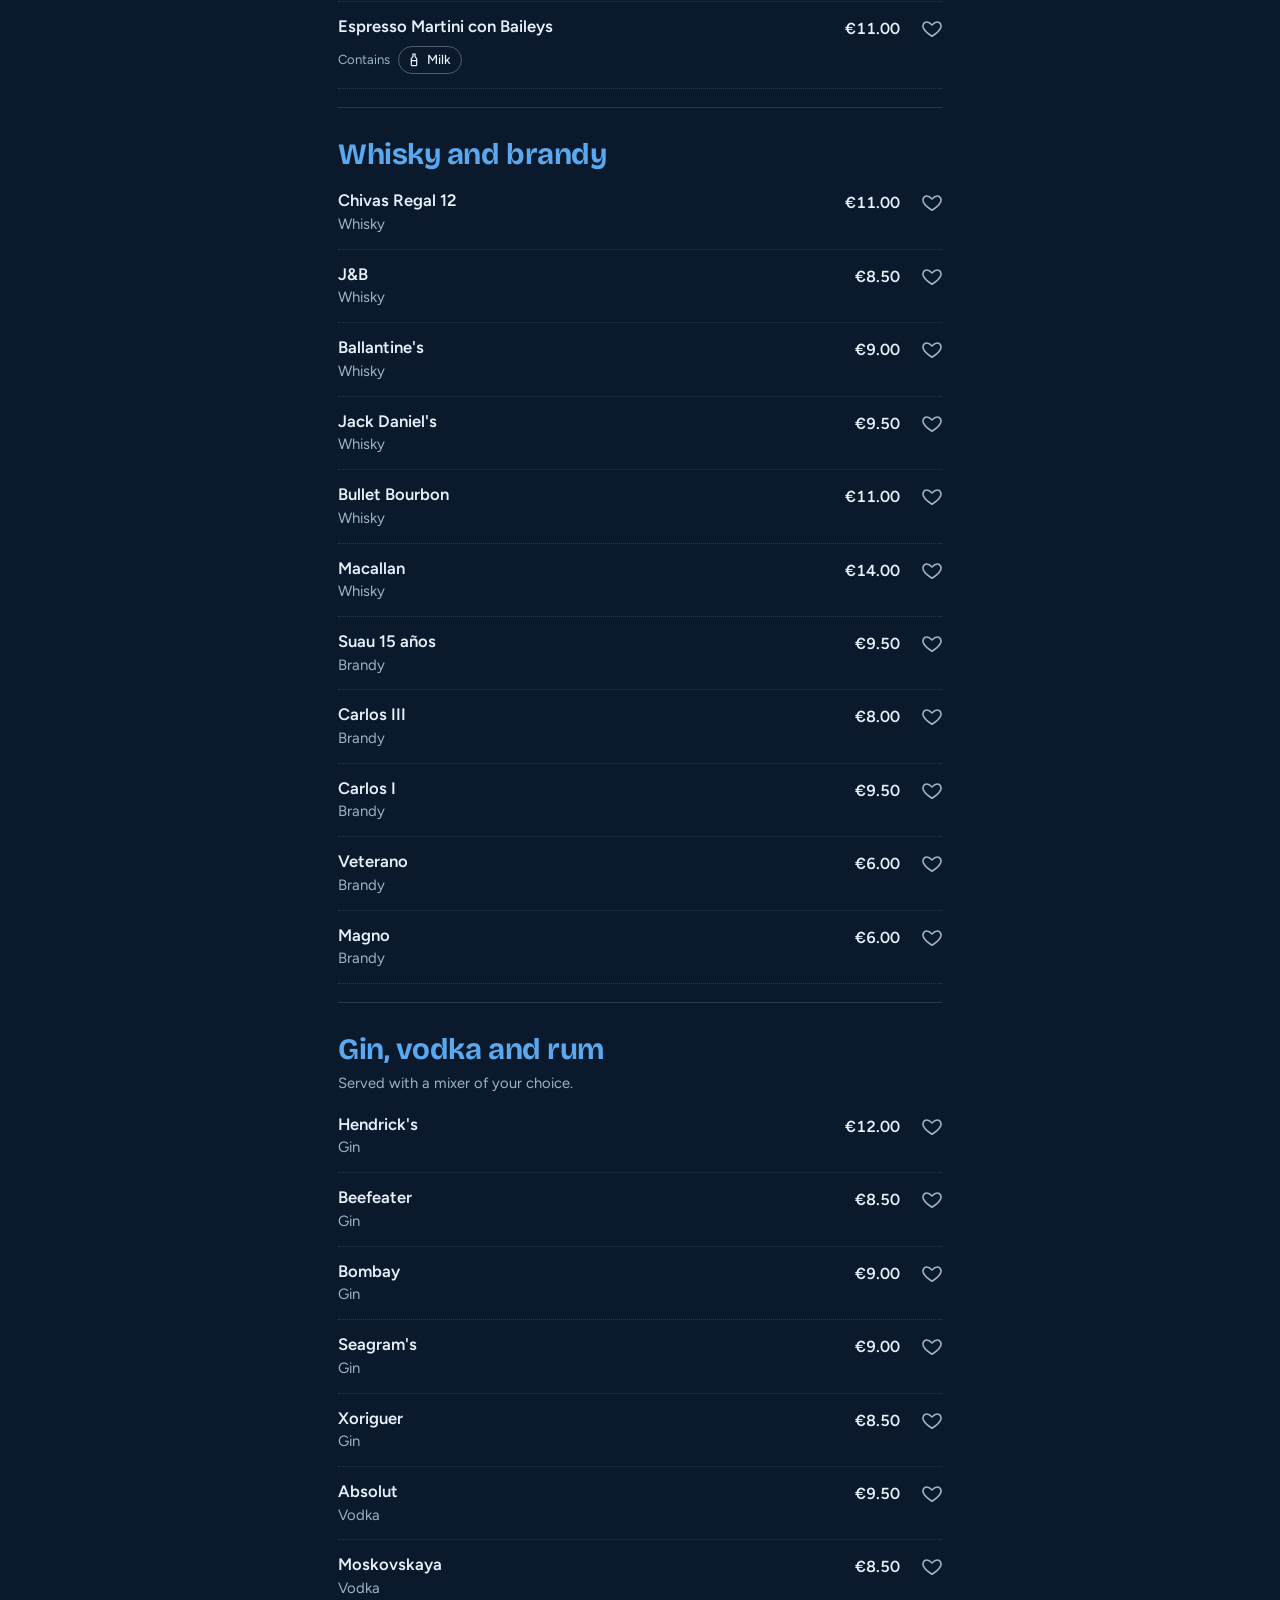
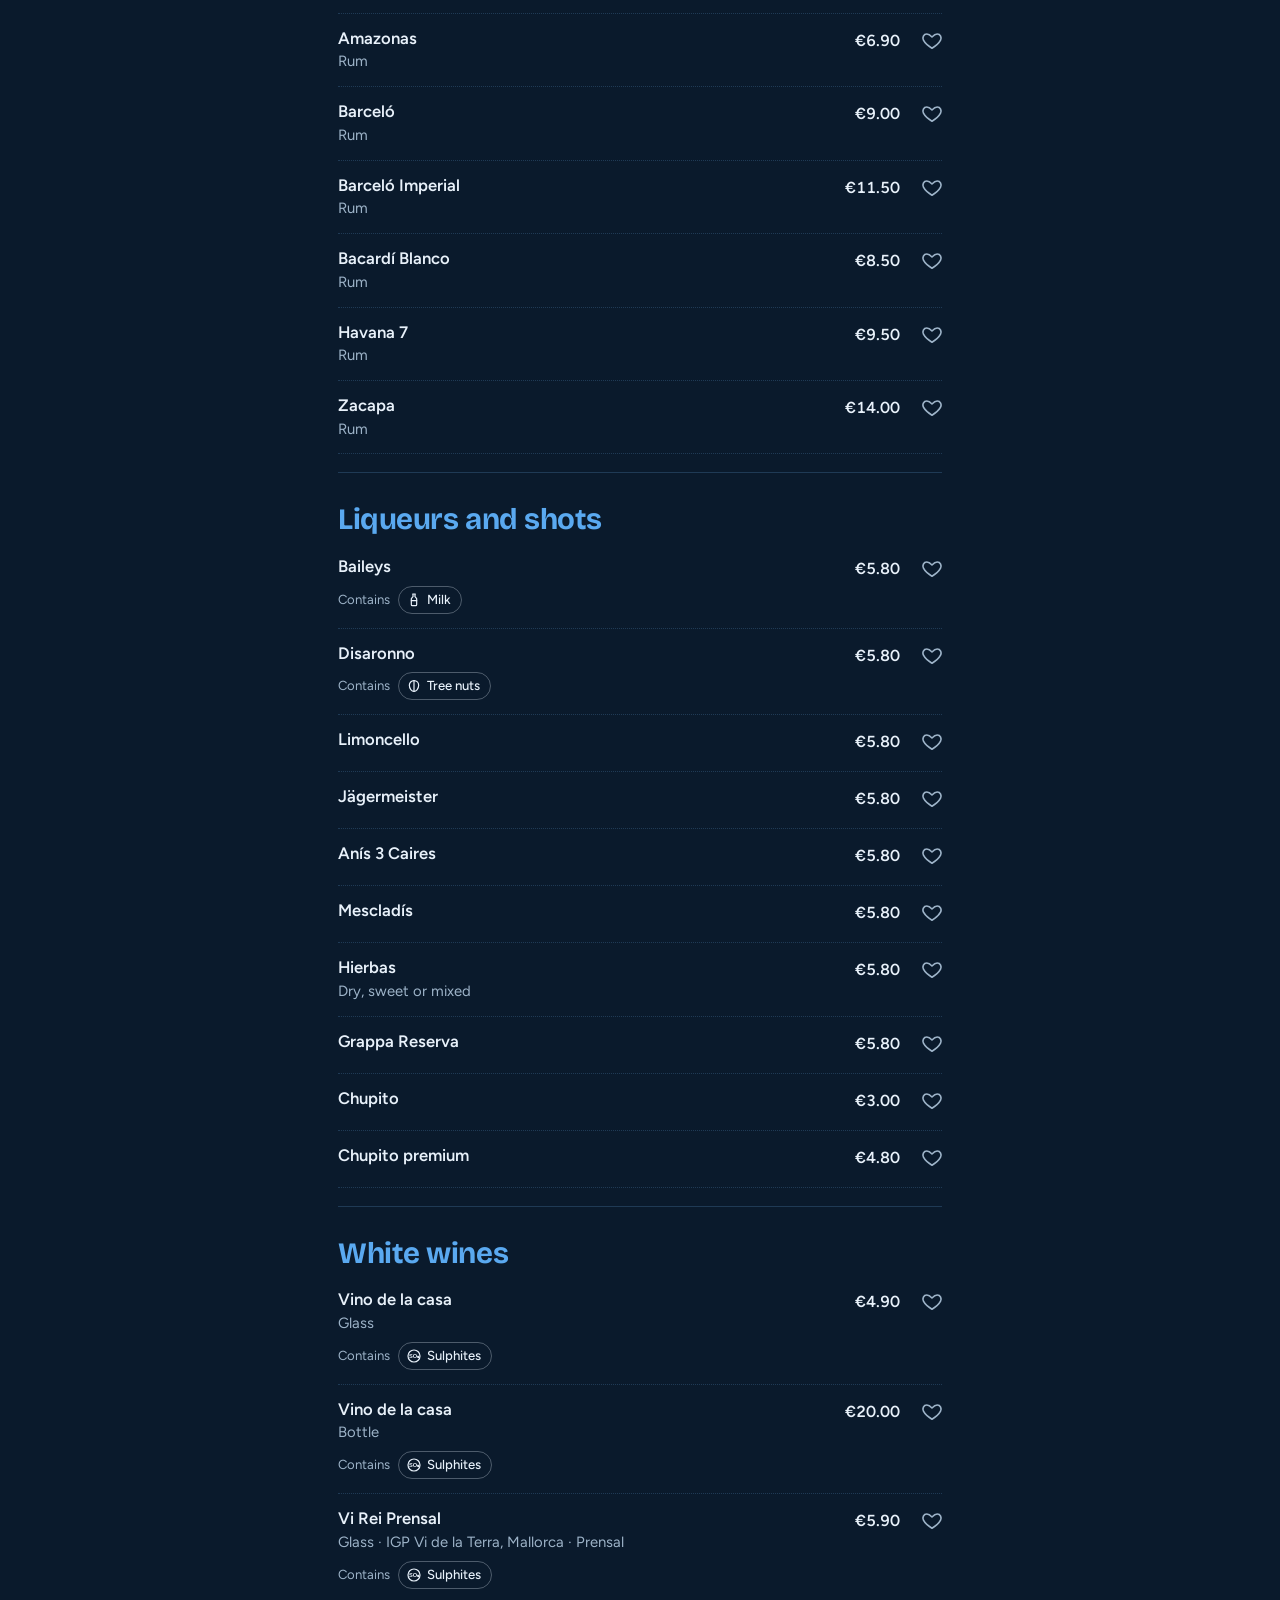
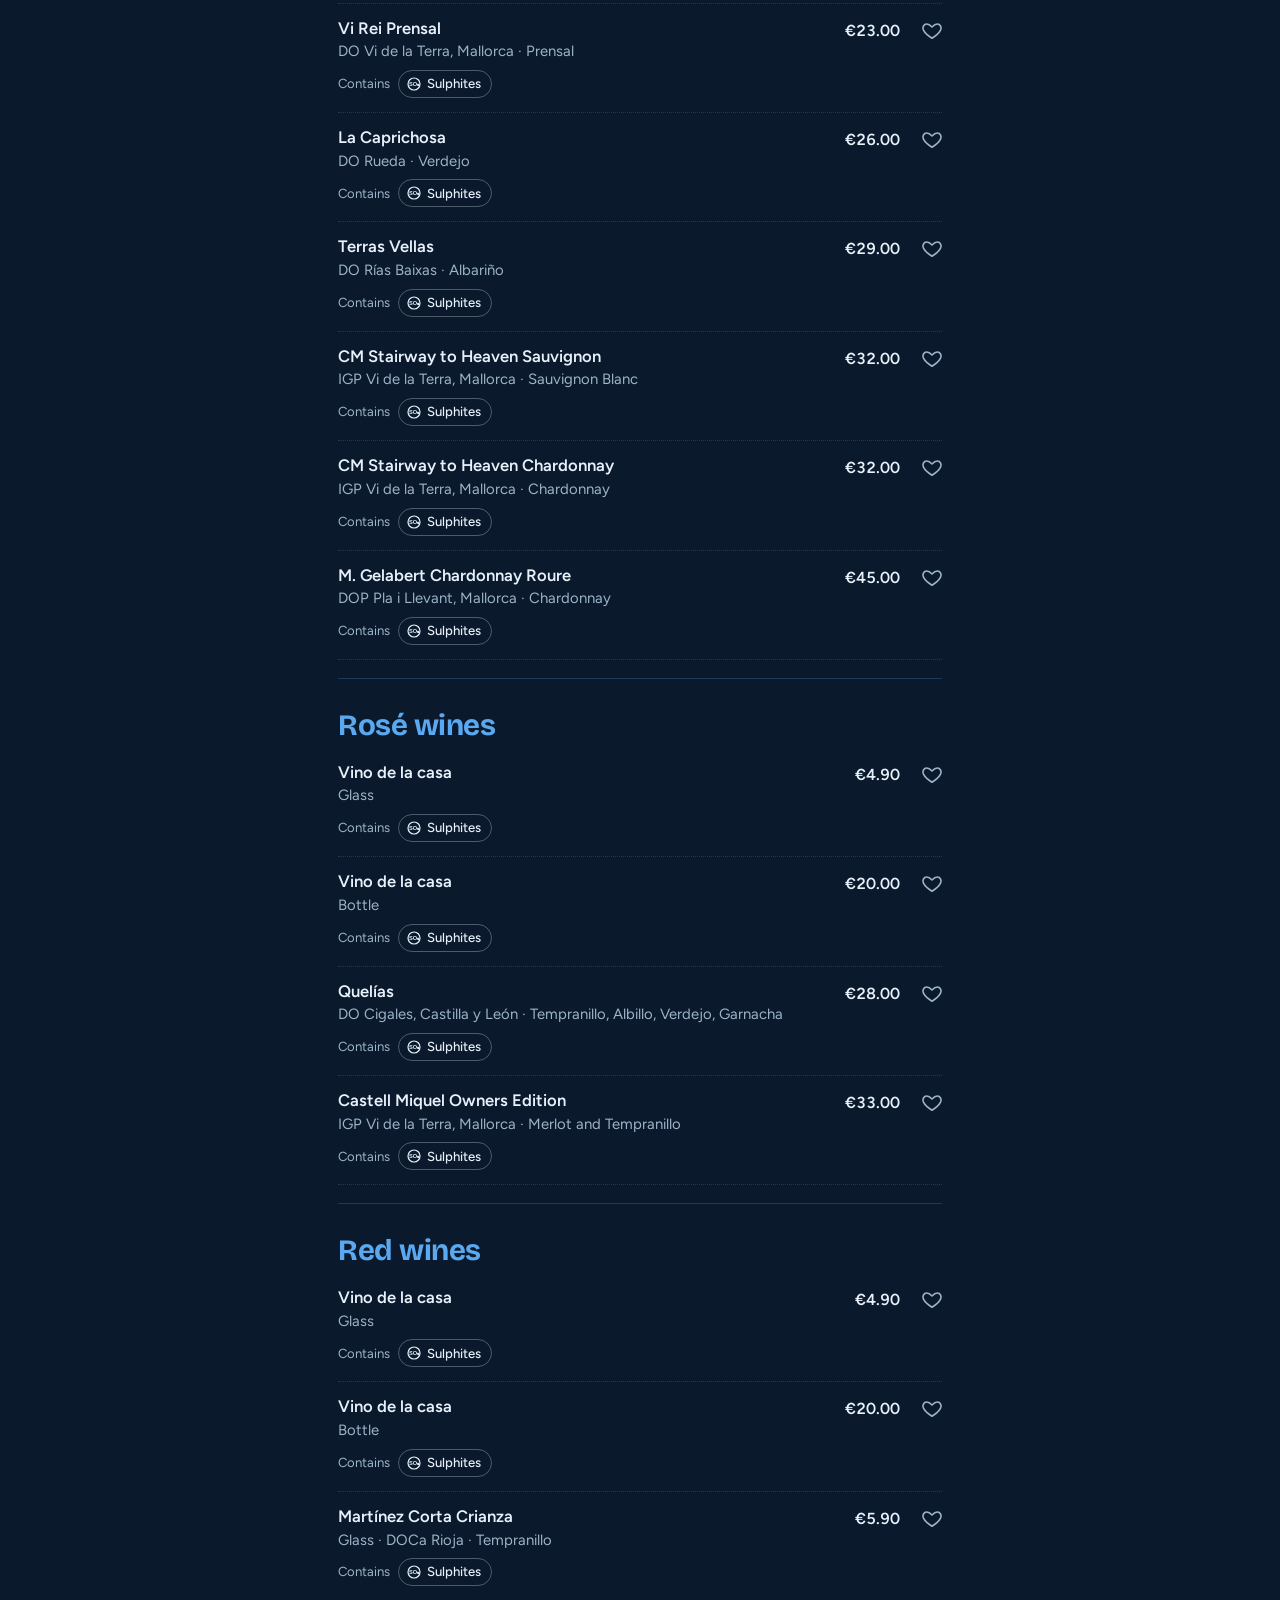
==== commit cfae8237: "Carta: índice de categorías con iconos, barra con iconos y alérgenos con icono Diseño B ("lista con " ====
--- a/carta.html
+++ b/carta.html
@@ -8,7 +8,7 @@
 <link rel="preconnect" href="https://fonts.gstatic.com" crossorigin>
 <link rel="stylesheet" href="https://fonts.googleapis.com/css2?family=Bricolage+Grotesque:opsz,wght@12..96,500;12..96,700&family=Figtree:wght@400;500;600&display=swap">
 <script>try{var d=document.documentElement,t=localStorage.getItem("sb-theme")||d.getAttribute("data-default-theme");if(t==="light")d.setAttribute("data-theme","light")}catch(e){}</script>
-<link rel="stylesheet" href="style.css?v=20261004i">
+<link rel="stylesheet" href="style.css?v=20261005a">
 </head>
 <body>
 <div class="wrap slim">
@@ -32,6 +32,7 @@
 
 <main>
   <div class="wrap" id="alControls"></div>
+  <nav class="wrap cat-index" id="catIndex" aria-label="Categorías"></nav>
   <div class="wrap stars-wrap" id="starsWrap"></div>
   <div class="wrap" id="menu"></div>
   <footer class="wrap">
@@ -66,7 +67,7 @@
 <div class="waiter" id="waiter" role="dialog" aria-modal="true" hidden>
   <div class="waiter-inner" id="waiterBody"></div>
 </div>
-<script src="data.js?v=20261004i"></script>
-<script src="carta.js?v=20261004i"></script>
+<script src="data.js?v=20261005a"></script>
+<script src="carta.js?v=20261005a"></script>
 </body>
 </html>
--- a/style.css
+++ b/style.css
@@ -119,7 +119,7 @@
 .lang button[aria-pressed="true"] { color: var(--ink); text-decoration: underline; text-decoration-thickness: 2px; text-underline-offset: 5px; }
 .lang button[disabled] { opacity: 0.45; cursor: not-allowed; }
 
-.section { padding-top: 30px; scroll-margin-top: 118px; }
+.section { padding-top: 30px; scroll-margin-top: 132px; }
 .section + .section { margin-top: 18px; border-top: 1px solid var(--line); }
 .section h2 {
   font-family: var(--font-display); font-weight: 700; font-size: 1.85rem; line-height: 1.1; letter-spacing: -0.015em; color: var(--accent);
@@ -135,7 +135,7 @@
 .dish p { margin: 2px 0 0; color: var(--muted); font-size: 0.93rem; line-height: 1.4; }
 .price { font-weight: 600; font-variant-numeric: tabular-nums; white-space: nowrap; padding-top: 1px; text-align: right; }
 .price small { display: block; font-weight: 400; color: var(--muted); font-size: 0.74rem; }
-.fav { border: 0; background: transparent; width: 36px; height: 36px; margin: -6px -8px 0 0; display: grid; place-items: center; cursor: pointer; border-radius: 50%; }
+.fav { border: 0; background: transparent; width: 44px; height: 44px; margin: -10px -12px -6px 0; display: grid; place-items: center; cursor: pointer; border-radius: 50%; }
 .fav svg { width: 22px; height: 22px; fill: none; stroke: var(--muted); stroke-width: 1.8; }
 .fav[aria-pressed="true"] svg { fill: var(--warn); stroke: var(--warn); }
 .extras { margin-top: 14px; padding: 14px 16px; background: var(--chip); border-radius: 14px; }
@@ -144,7 +144,7 @@
 .extras li { display: flex; justify-content: space-between; gap: 12px; font-size: 0.93rem; font-variant-numeric: tabular-nums; }
 .demo-note { margin: 12px 0 0; font-size: 0.8rem; line-height: 1.35; color: var(--muted); }
 .demo-note b { font-weight: 600; color: var(--ink); }
-.group-title { font-family: var(--font-display); font-weight: 700; font-size: 2.1rem; letter-spacing: -0.02em; color: var(--ink); margin: 56px 0 0; padding-top: 12px; border-top: 4px solid var(--accent); scroll-margin-top: 118px; }
+.group-title { font-family: var(--font-display); font-weight: 700; font-size: 2.1rem; letter-spacing: -0.02em; color: var(--ink); margin: 56px 0 0; padding-top: 12px; border-top: 4px solid var(--accent); scroll-margin-top: 132px; }
 #menu > .group-title:first-child { position: absolute; width: 1px; height: 1px; margin: 0; padding: 0; border: 0; overflow: hidden; clip-path: inset(50%); white-space: nowrap; }
 
 footer { margin-top: 40px; padding-block: 26px 10px; border-top: 1px solid var(--line); color: var(--muted); font-size: 0.92rem; }
@@ -191,8 +191,6 @@
 [hidden] { display: none !important; }
 
 /* ---- alérgenos ---- */
-.al-text { margin: 5px 0 0; font-size: 0.86rem; font-style: italic; color: var(--muted); line-height: 1.35; }
-.al-text .hit { font-weight: 600; color: var(--warn); }
 .al-ctrl { display: flex; flex-wrap: wrap; align-items: center; gap: 10px 16px; margin-top: 18px; }
 .switch { display: inline-flex; align-items: center; gap: 10px; border: 0; background: transparent; cursor: pointer; font-weight: 600; font-size: 0.95rem; padding: 4px 0; }
 .switch .track { width: 44px; height: 26px; border-radius: 999px; background: var(--line); position: relative; flex: none; transition: background 0.15s; }
@@ -214,7 +212,7 @@
 .tags { display: flex; flex-wrap: wrap; gap: 5px; margin-top: 6px; }
 .tag { font-size: 0.74rem; font-weight: 600; padding: 2px 9px; border-radius: 999px; background: var(--chip); color: var(--ink); }
 .filter-sec + .filter-sec { margin-top: 16px; }
-.dish.nofit h3, .dish.nofit p:not(.al-text), .dish.nofit .price { opacity: 0.4; }
+.dish.nofit h3, .dish.nofit p, .dish.nofit .price { opacity: 0.4; }
 
 /* ---- resumen desplegable ---- */
 .tray-head { position: relative; display: flex; align-items: center; justify-content: space-between; gap: 12px; width: 100%; border: 0; background: transparent; cursor: pointer; padding: 26px 0 18px; text-align: left; touch-action: none; user-select: none; }
@@ -355,3 +353,28 @@
 .sheet .switch .track { background: color-mix(in srgb, var(--ink) 30%, transparent); }
 .sheet .switch[aria-checked="true"] .track { background: var(--accent); }
 .sheet .tag { background: color-mix(in srgb, var(--ink) 14%, transparent); }
+
+/* ---- diseño B: índice de categorías, barra con iconos, alérgenos con icono ---- */
+.ico { width: 24px; height: 24px; flex: none; fill: none; stroke: currentColor; stroke-width: 1.8; stroke-linecap: round; stroke-linejoin: round; }
+.cat-index { display: grid; grid-template-columns: repeat(3, minmax(0, 1fr)); gap: 12px; margin-top: 14px; }
+.cat-tile { display: flex; flex-direction: column; align-items: center; justify-content: flex-start; gap: 8px; min-height: 108px; padding: 14px 6px 12px; border: 1px solid var(--line); border-radius: 16px; background: var(--raised); color: var(--ink); cursor: pointer; text-align: center; }
+.cat-tile:active { background: var(--chip); }
+.ct-ico { width: 44px; height: 44px; border-radius: 12px; background: var(--ink); color: var(--bg); display: grid; place-items: center; }
+.ct-ico .ico { width: 28px; height: 28px; }
+.ct-name { font-size: 0.9rem; font-weight: 600; line-height: 1.2; text-wrap: balance; }
+
+/* La barra de categorías con iconos flota bajo la barra fija: no empuja el contenido al aparecer. */
+.chips { position: absolute; left: 0; right: 0; top: 100%; z-index: 4; padding: 8px max(18px, calc((100% - 604px) / 2)); background: var(--raised); border-bottom: 1px solid var(--raised-line); box-shadow: 0 10px 24px rgba(0, 0, 0, 0.32); opacity: 0; visibility: hidden; transform: translateY(-6px); transition: opacity 0.2s ease, transform 0.2s ease, visibility 0s linear 0.2s; }
+body.chips-on .chips { opacity: 1; visibility: visible; transform: none; transition-delay: 0s; }
+.chip { display: inline-flex; align-items: center; gap: 8px; min-height: 44px; padding: 0 16px 0 10px; font-weight: 600; font-size: 0.95rem; }
+.chip .ico { width: 22px; height: 22px; }
+@media (prefers-reduced-motion: reduce) { .chips { transition: none; transform: none; } }
+
+.tag { display: inline-flex; align-items: center; gap: 5px; padding: 3px 10px 3px 7px; }
+.tag .ico, .al-pill .ico { width: 16px; height: 16px; }
+.al-row { display: flex; flex-wrap: wrap; align-items: center; gap: 6px; margin-top: 8px; }
+.al-label { font-size: 0.82rem; color: var(--muted); margin-right: 2px; }
+.al-pill { display: inline-flex; align-items: center; gap: 5px; min-height: 28px; padding: 0 10px 0 7px; border: 1px solid color-mix(in srgb, var(--ink) 30%, transparent); border-radius: 999px; font-size: 0.82rem; font-weight: 500; color: var(--ink); }
+.al-pill.hit { border-color: var(--warn); color: var(--warn); font-weight: 600; }
+.al-tags .al-pill { min-height: 32px; padding: 0 12px 0 9px; font-size: 0.86rem; }
+.al-tags .al-pill.hit { background: var(--warn); border-color: var(--warn); color: var(--bg); }
